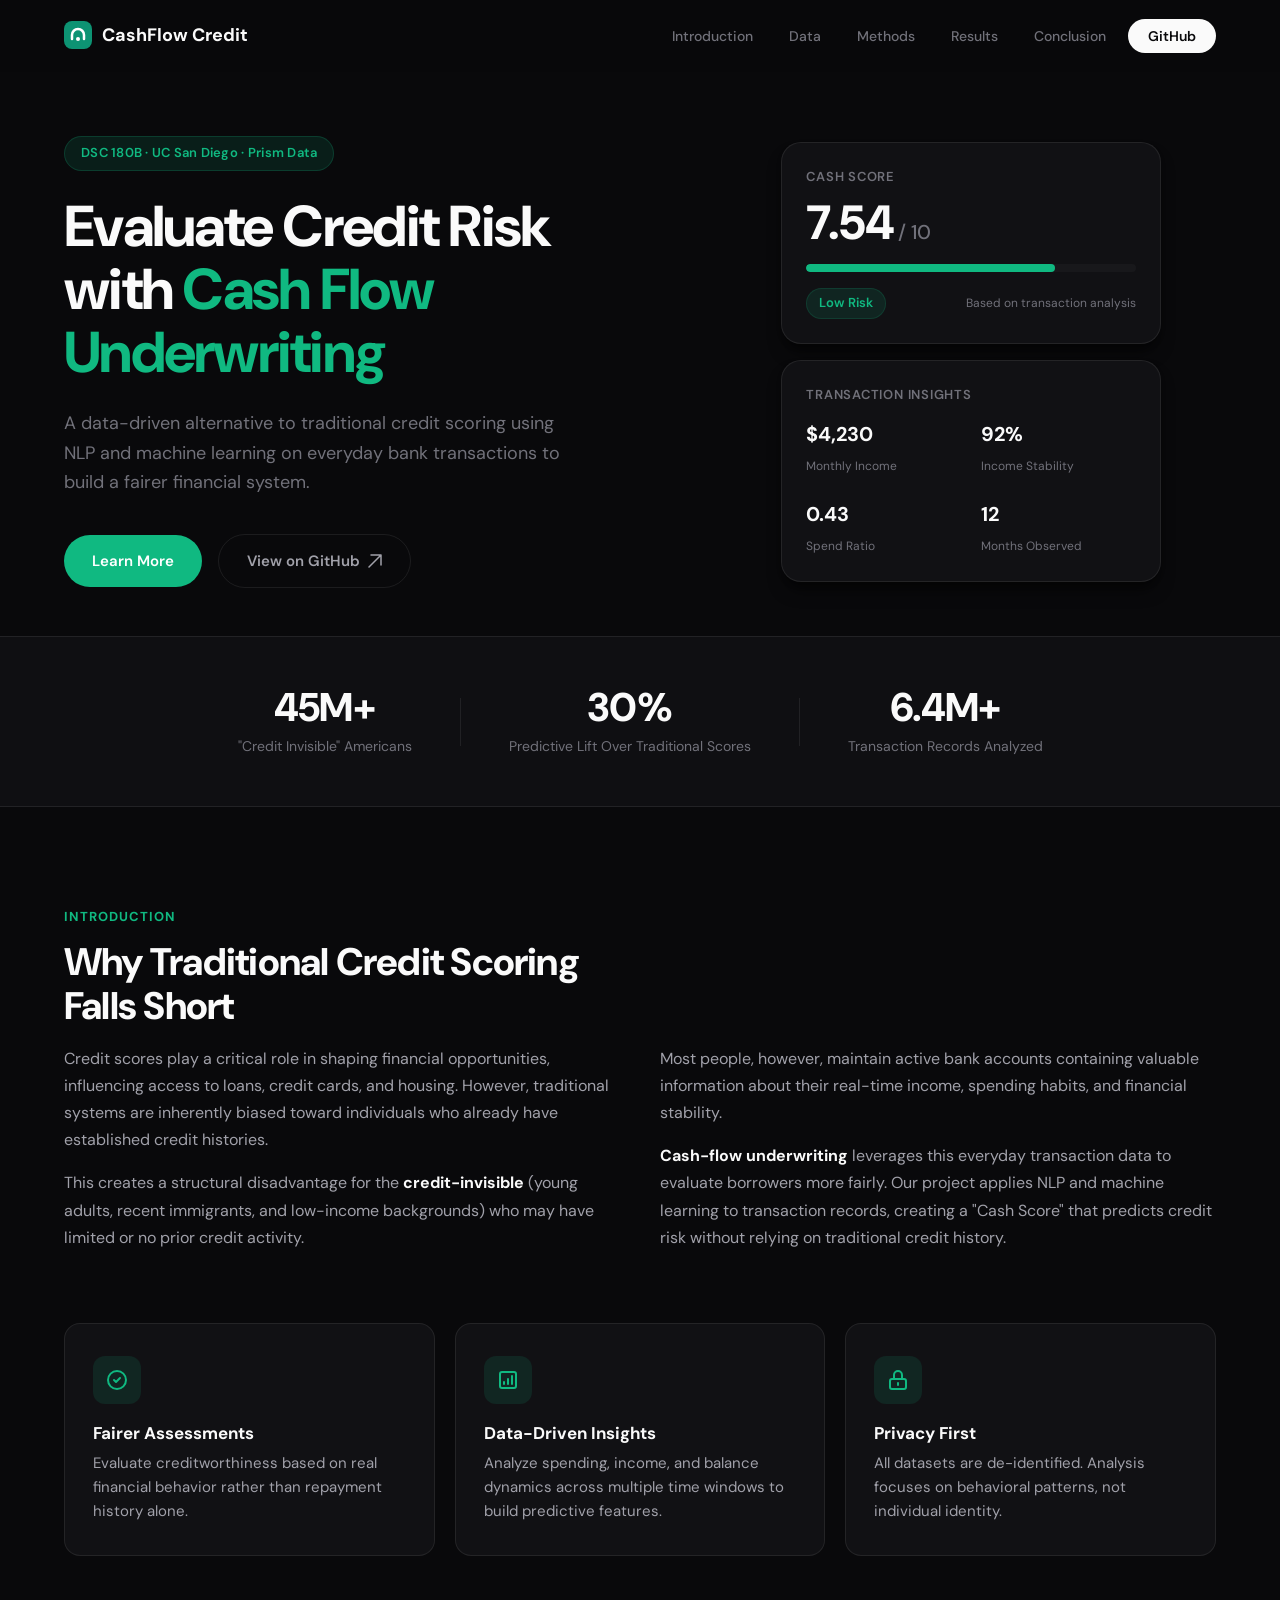
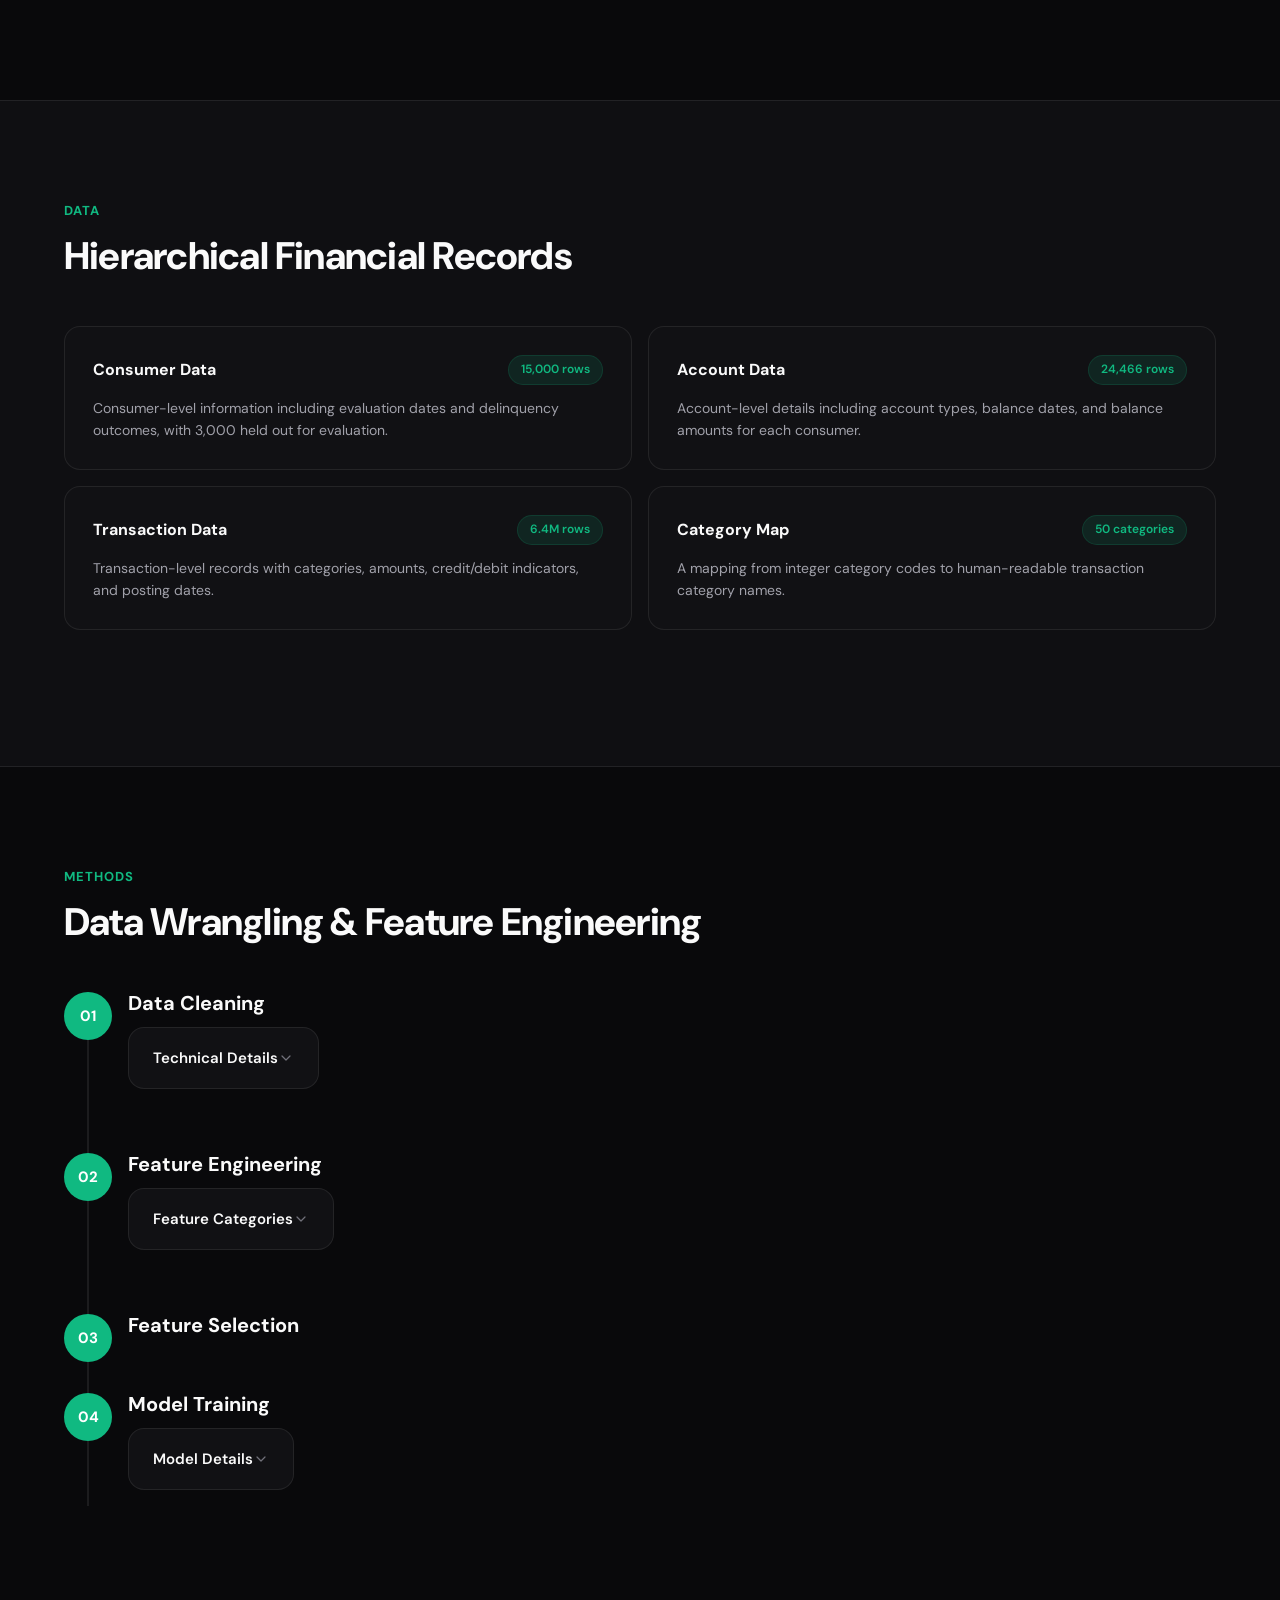
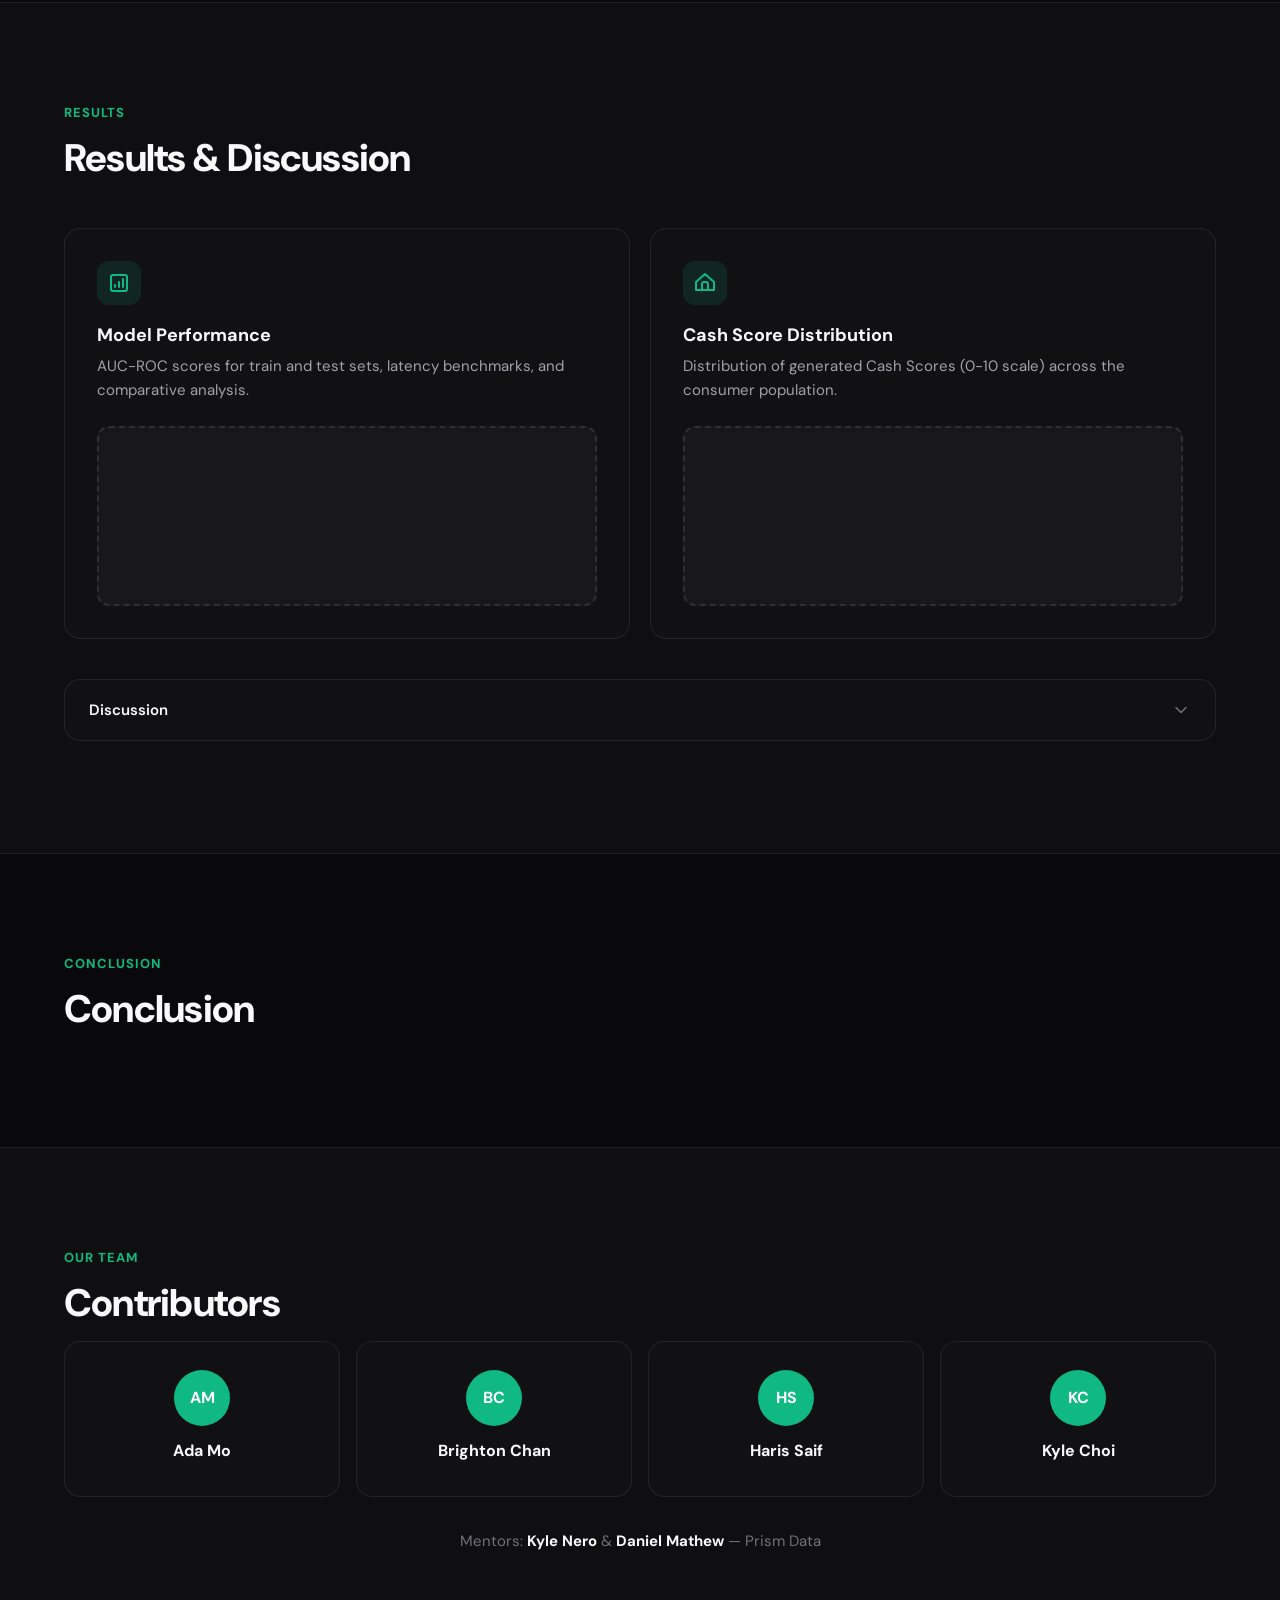
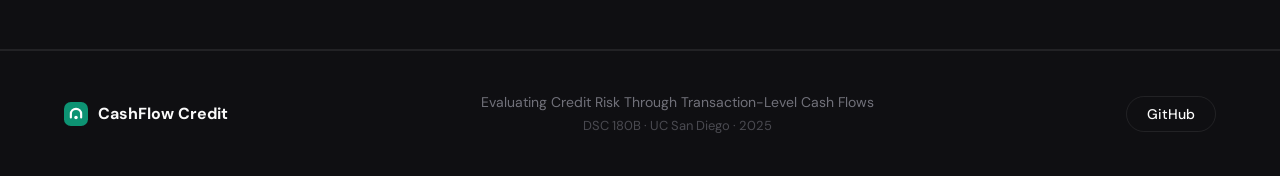
==== docs/index.html @ 8b16316e "site" ====
<!DOCTYPE html>
<html lang="en">

<head>
    <meta charset="UTF-8" />
    <meta name="viewport" content="width=device-width, initial-scale=1.0" />
    <title>Cash Flow Credit Scoring | DSC 180B Capstone</title>
    <meta name="description"
        content="Evaluating Credit Risk Through Transaction-Level Cash Flows: a data-driven alternative to traditional scoring." />
    <link rel="preconnect" href="https://fonts.googleapis.com" />
    <link rel="preconnect" href="https://fonts.gstatic.com" crossorigin />
    <link
        href="https://fonts.googleapis.com/css2?family=DM+Sans:wght@400;500;600;700&family=Inter:wght@400;500;600;700;800&display=swap"
        rel="stylesheet" />
    <link rel="stylesheet" href="styles.css" />
</head>

<body>

    <!-- Navigation -->
    <nav class="nav" id="nav">
        <div class="nav-inner">
            <a href="#hero" class="nav-logo">
                <svg class="nav-logo-icon" width="28" height="28" viewBox="0 0 28 28" fill="none"
                    xmlns="http://www.w3.org/2000/svg">
                    <rect width="28" height="28" rx="8" fill="#0D9373" />
                    <path d="M8 18V14C8 10.6863 10.6863 8 14 8C17.3137 8 20 10.6863 20 14V18" stroke="white"
                        stroke-width="2.5" stroke-linecap="round" />
                    <circle cx="14" cy="18" r="2" fill="white" />
                </svg>
                <span>CashFlow Credit</span>
            </a>
            <button class="nav-toggle" id="navToggle" aria-label="Toggle navigation">
                <span></span>
                <span></span>
                <span></span>
            </button>
            <ul class="nav-links" id="navLinks">
                <li><a href="#introduction">Introduction</a></li>
                <li><a href="#data">Data</a></li>
                <li><a href="#methods">Methods</a></li>
                <li><a href="#results">Results</a></li>
                <li><a href="#conclusion">Conclusion</a></li>
                <li><a href="https://github.com/harisdsc/DSC180B" target="_blank" rel="noopener noreferrer"
                        class="nav-cta">GitHub</a></li>
            </ul>
        </div>
    </nav>

    <!-- Hero -->
    <section class="hero" id="hero">
        <div class="container hero-container">
            <div class="hero-left">
                <span class="badge">DSC 180B &middot; UC San Diego &middot; Prism Data</span>
                <h1 class="hero-title">
                    Evaluate Credit Risk<br />
                    with <span class="text-accent">Cash Flow<br />Underwriting</span>
                </h1>
                <p class="hero-subtitle">A data-driven alternative to traditional credit scoring using NLP and
                    machine learning on everyday bank transactions to build a fairer financial system.</p>
                <div class="hero-actions">
                    <a href="#introduction" class="btn btn-primary">Learn More</a>
                    <a href="https://github.com/harisdsc/DSC180B" target="_blank" rel="noopener noreferrer"
                        class="btn btn-ghost">View on GitHub <svg width="14" height="14" viewBox="0 0 14 14"
                            fill="none">
                            <path d="M1 13L13 1M13 1H3M13 1V11" stroke="currentColor" stroke-width="1.5"
                                stroke-linecap="round" stroke-linejoin="round" />
                        </svg></a>
                </div>
            </div>
            <div class="hero-right">
                <div class="hero-card-stack">
                    <div class="hero-card hero-card-score">
                        <div class="hero-card-label">Cash Score</div>
                        <div class="hero-card-score-row">
                            <span class="hero-card-number">7.54</span>
                            <span class="hero-card-out-of">/ 10</span>
                        </div>
                        <div class="hero-card-bar-track">
                            <div class="hero-card-bar-fill" style="width:75.4%"></div>
                        </div>
                        <div class="hero-card-bottom">
                            <span class="hero-card-status hero-card-status-good">Low Risk</span>
                            <span class="hero-card-detail">Based on transaction analysis</span>
                        </div>
                    </div>
                    <div class="hero-card hero-card-stats">
                        <div class="hero-card-label">Transaction Insights</div>
                        <div class="hero-card-stat-grid">
                            <div>
                                <span class="hero-stat-val">$4,230</span>
                                <span class="hero-stat-label">Monthly Income</span>
                            </div>
                            <div>
                                <span class="hero-stat-val">92%</span>
                                <span class="hero-stat-label">Income Stability</span>
                            </div>
                            <div>
                                <span class="hero-stat-val">0.43</span>
                                <span class="hero-stat-label">Spend Ratio</span>
                            </div>
                            <div>
                                <span class="hero-stat-val">12</span>
                                <span class="hero-stat-label">Months Observed</span>
                            </div>
                        </div>
                    </div>
                </div>
            </div>
        </div>
    </section>

    <!-- Stats Banner -->
    <section class="stats-banner">
        <div class="container">
            <div class="stats-row">
                <div class="stat-item">
                    <span class="stat-number">45M+</span>
                    <span class="stat-label">"Credit Invisible" Americans</span>
                </div>
                <div class="stat-divider"></div>
                <div class="stat-item">
                    <span class="stat-number">30%</span>
                    <span class="stat-label">Predictive Lift Over Traditional Scores</span>
                </div>
                <div class="stat-divider"></div>
                <div class="stat-item">
                    <span class="stat-number">6.4M+</span>
                    <span class="stat-label">Transaction Records Analyzed</span>
                </div>
            </div>
        </div>
    </section>

    <!-- Introduction -->
    <section class="section" id="introduction">
        <div class="container">
            <span class="section-tag">Introduction</span>
            <h2 class="section-title">Why Traditional Credit Scoring<br />Falls Short</h2>
            <div class="intro-grid">
                <div class="intro-text">
                    <p>Credit scores play a critical role in shaping financial opportunities, influencing access to
                        loans, credit cards, and housing. However, traditional systems are inherently biased toward
                        individuals who already have established credit histories.</p>
                    <p>This creates a structural disadvantage for the <strong>credit-invisible</strong> (young
                        adults, recent immigrants, and low-income backgrounds) who may have limited or
                        no prior credit activity.</p>
                </div>
                <div class="intro-text">
                    <p>Most people, however, maintain active bank accounts containing valuable information about their
                        real-time income, spending habits, and financial stability.</p>
                    <p><strong>Cash-flow underwriting</strong> leverages this everyday transaction data to evaluate
                        borrowers more fairly. Our project applies NLP and machine learning to transaction records,
                        creating a "Cash Score" that predicts credit risk without relying on traditional credit history.
                    </p>
                </div>
            </div>

            <!-- Feature Cards (Prism-style) -->
            <div class="feature-cards">
                <div class="feature-card">
                    <div class="feature-icon">
                        <svg width="24" height="24" viewBox="0 0 24 24" fill="none">
                            <path
                                d="M9 12L11 14L15 10M21 12C21 16.9706 16.9706 21 12 21C7.02944 21 3 16.9706 3 12C3 7.02944 7.02944 3 12 3C16.9706 3 21 7.02944 21 12Z"
                                stroke="currentColor" stroke-width="2" stroke-linecap="round" stroke-linejoin="round" />
                        </svg>
                    </div>
                    <h3>Fairer Assessments</h3>
                    <p>Evaluate creditworthiness based on real financial behavior rather than repayment history alone.
                    </p>
                </div>
                <div class="feature-card">
                    <div class="feature-icon">
                        <svg width="24" height="24" viewBox="0 0 24 24" fill="none">
                            <path
                                d="M16 8V16M12 11V16M8 14V16M6 20H18C19.1046 20 20 19.1046 20 18V6C20 4.89543 19.1046 4 18 4H6C4.89543 4 4 4.89543 4 6V18C4 19.1046 4.89543 20 6 20Z"
                                stroke="currentColor" stroke-width="2" stroke-linecap="round" stroke-linejoin="round" />
                        </svg>
                    </div>
                    <h3>Data-Driven Insights</h3>
                    <p>Analyze spending, income, and balance dynamics across multiple time windows to build predictive
                        features.</p>
                </div>
                <div class="feature-card">
                    <div class="feature-icon">
                        <svg width="24" height="24" viewBox="0 0 24 24" fill="none">
                            <path
                                d="M12 15V17M6 21H18C19.1046 21 20 20.1046 20 19V13C20 11.8954 19.1046 11 18 11H6C4.89543 11 4 11.8954 4 13V19C4 20.1046 4.89543 21 6 21ZM16 11V7C16 4.79086 14.2091 3 12 3C9.79086 3 8 4.79086 8 7V11H16Z"
                                stroke="currentColor" stroke-width="2" stroke-linecap="round" stroke-linejoin="round" />
                        </svg>
                    </div>
                    <h3>Privacy First</h3>
                    <p>All datasets are de-identified. Analysis focuses on behavioral patterns, not individual identity.
                    </p>
                </div>
            </div>
        </div>
    </section>

    <!-- Data -->
    <section class="section section-tinted" id="data">
        <div class="container">
            <span class="section-tag">Data</span>
            <h2 class="section-title">Hierarchical Financial Records</h2>
            <p class="section-desc"></p>

            <div class="data-grid">
                <div class="data-card">
                    <div class="data-card-top">
                        <h3>Consumer Data</h3>
                        <span class="pill">15,000 rows</span>
                    </div>
                    <p>Consumer-level information including evaluation dates and delinquency outcomes, with 3,000 held
                        out for evaluation.</p>
                </div>
                <div class="data-card">
                    <div class="data-card-top">
                        <h3>Account Data</h3>
                        <span class="pill">24,466 rows</span>
                    </div>
                    <p>Account-level details including account types, balance dates, and balance amounts for each
                        consumer.</p>
                </div>
                <div class="data-card">
                    <div class="data-card-top">
                        <h3>Transaction Data</h3>
                        <span class="pill">6.4M rows</span>
                    </div>
                    <p>Transaction-level records with categories, amounts, credit/debit indicators, and posting dates.
                    </p>
                </div>
                <div class="data-card">
                    <div class="data-card-top">
                        <h3>Category Map</h3>
                        <span class="pill">50 categories</span>
                    </div>
                    <p>A mapping from integer category codes to human-readable transaction category names.</p>
                </div>
            </div>
        </div>
    </section>

    <!-- Methods -->
    <section class="section" id="methods">
        <div class="container">
            <span class="section-tag">Methods</span>
            <h2 class="section-title">Data Wrangling & Feature Engineering</h2>
            <p class="section-desc"></p>

            <div class="pipeline">
                <div class="pipeline-step">
                    <div class="pipeline-marker">
                        <span class="pipeline-num">01</span>
                    </div>
                    <div class="pipeline-content">
                        <h3>Data Cleaning</h3>
                        <p></p>
                        <details class="accordion accordion-sm">
                            <summary class="accordion-trigger">
                                <span>Technical Details</span>
                                <svg class="accordion-chevron" width="16" height="16" viewBox="0 0 20 20" fill="none">
                                    <path d="M5 7.5L10 12.5L15 7.5" stroke="currentColor" stroke-width="1.5"
                                        stroke-linecap="round" stroke-linejoin="round" />
                                </svg>
                            </summary>
                            <div class="accordion-content">
                                <ul>
                                    <li>Held out ~3,000 consumers with null delinquency labels for out-of-sample
                                        evaluation</li>
                                    <li>Removed credit_score variable to avoid biasing toward traditional scoring</li>
                                    <li>Filtered transactions occurring after each consumer's evaluation date</li>
                                    <li>Applied minimum data sufficiency criteria: at least 1 linked account, 3 months
                                        of history, and identifiable recurring income</li>
                                </ul>
                            </div>
                        </details>
                    </div>
                </div>

                <div class="pipeline-step">
                    <div class="pipeline-marker">
                        <span class="pipeline-num">02</span>
                    </div>
                    <div class="pipeline-content">
                        <h3>Feature Engineering</h3>
                        <p></p>
                        <details class="accordion accordion-sm">
                            <summary class="accordion-trigger">
                                <span>Feature Categories</span>
                                <svg class="accordion-chevron" width="16" height="16" viewBox="0 0 20 20" fill="none">
                                    <path d="M5 7.5L10 12.5L15 7.5" stroke="currentColor" stroke-width="1.5"
                                        stroke-linecap="round" stroke-linejoin="round" />
                                </svg>
                            </summary>
                            <div class="accordion-content">
                                <ul>
                                    <li><strong>Account-Level:</strong> Total/average balances, account diversity,
                                        liquidity indicators, negative balance exposure, wealth tier flags</li>
                                    <li><strong>Balance Dynamics:</strong> Reconstructed running balances capturing
                                        volatility, daily changes, drawdowns, balance trends (30/90/365 days), overdraft
                                        flags</li>
                                    <li><strong>Income:</strong> Total/average monthly income, income volatility, number
                                        of sources, regularity, recency of income events</li>
                                    <li><strong>Spending Ratios:</strong> Category-level spend-to-income ratios across
                                        1, 3, 6, and 9-month windows</li>
                                </ul>
                            </div>
                        </details>
                    </div>
                </div>

                <div class="pipeline-step">
                    <div class="pipeline-marker">
                        <span class="pipeline-num">03</span>
                    </div>
                    <div class="pipeline-content">
                        <h3>Feature Selection</h3>
                        <p></p>
                    </div>
                </div>

                <div class="pipeline-step">
                    <div class="pipeline-marker">
                        <span class="pipeline-num">04</span>
                    </div>
                    <div class="pipeline-content">
                        <h3>Model Training</h3>
                        <p></p>
                        <details class="accordion accordion-sm">
                            <summary class="accordion-trigger">
                                <span>Model Details</span>
                                <svg class="accordion-chevron" width="16" height="16" viewBox="0 0 20 20" fill="none">
                                    <path d="M5 7.5L10 12.5L15 7.5" stroke="currentColor" stroke-width="1.5"
                                        stroke-linecap="round" stroke-linejoin="round" />
                                </svg>
                            </summary>
                            <div class="accordion-content">
                                <p><strong>Logistic Regression:</strong> 80-20 train-test split, StandardScaler
                                    preprocessing, class balance weighting. Evaluated with AUC-ROC.</p>
                                <p><strong>XGBoost:</strong> Gradient boosted decision trees with grid search
                                    cross-validation. Uses scale_pos_weight for class imbalance. Evaluated on AUC-ROC
                                    and per-sample latency.</p>
                            </div>
                        </details>
                    </div>
                </div>
            </div>
        </div>
    </section>

    <!-- Results -->
    <section class="section section-tinted" id="results">
        <div class="container">
            <span class="section-tag">Results</span>
            <h2 class="section-title">Results &amp; Discussion</h2>
            <p class="section-desc"></p>

            <div class="results-grid">
                <div class="result-card">
                    <div class="result-card-icon">
                        <svg width="24" height="24" viewBox="0 0 24 24" fill="none">
                            <path
                                d="M16 8V16M12 11V16M8 14V16M6 20H18C19.1046 20 20 19.1046 20 18V6C20 4.89543 19.1046 4 18 4H6C4.89543 4 4 4.89543 4 6V18C4 19.1046 4.89543 20 6 20Z"
                                stroke="currentColor" stroke-width="2" stroke-linecap="round" stroke-linejoin="round" />
                        </svg>
                    </div>
                    <h3>Model Performance</h3>
                    <p>AUC-ROC scores for train and test sets, latency benchmarks, and comparative analysis.</p>
                    <div class="placeholder">
                        <span></span>
                    </div>
                </div>
                <div class="result-card">
                    <div class="result-card-icon">
                        <svg width="24" height="24" viewBox="0 0 24 24" fill="none">
                            <path
                                d="M9 19V13C9 11.8954 9.89543 11 11 11H13C14.1046 11 15 11.8954 15 13V19M9 19H15M9 19H5L3 19C3 19 3 17 3 15M15 19H19L21 19C21 19 21 17 21 15M3 15V11L12 3L21 11V15"
                                stroke="currentColor" stroke-width="2" stroke-linecap="round" stroke-linejoin="round" />
                        </svg>
                    </div>
                    <h3>Cash Score Distribution</h3>
                    <p>Distribution of generated Cash Scores (0-10 scale) across the consumer population.</p>
                    <div class="placeholder">
                        <span></span>
                    </div>
                </div>
            </div>
            <details class="accordion">
                <summary class="accordion-trigger">
                    <span>Discussion</span>
                    <svg class="accordion-chevron" width="20" height="20" viewBox="0 0 20 20" fill="none">
                        <path d="M5 7.5L10 12.5L15 7.5" stroke="currentColor" stroke-width="1.5" stroke-linecap="round"
                            stroke-linejoin="round" />
                    </svg>
                </summary>
                <div class="accordion-content">
                    <div class="vocab-grid">
                        <div class="vocab-item">
                            <dt></dt>
                            <dd></dd>
                        </div>
                    </div>
                </div>
            </details>
        </div>
    </section>

    <!-- Conclusion -->
    <section class="section" id="conclusion">
        <div class="container">
            <div class="conclusion-block">
                <span class="section-tag">Conclusion</span>
                <h2 class="section-title">Conclusion</h2>
                <p></p>
                <p></p>
            </div>
        </div>
    </section>

    <!-- Team -->
    <section class="section section-tinted" id="team">
        <div class="container">
            <span class="section-tag">Our Team</span>
            <h2 class="section-title">Contributors</h2>
            <div class="team-grid">
                <div class="team-card">
                    <div class="team-avatar">AM</div>
                    <h3>Ada Mo</h3>
                    <p></p>
                </div>
                <div class="team-card">
                    <div class="team-avatar">BC</div>
                    <h3>Brighton Chan</h3>
                    <p></p>
                </div>
                <div class="team-card">
                    <div class="team-avatar">HS</div>
                    <h3>Haris Saif</h3>
                    <p></p>
                </div>
                <div class="team-card">
                    <div class="team-avatar">KC</div>
                    <h3>Kyle Choi</h3>
                    <p></p>
                </div>
            </div>
            <div class="mentors-row">
                <p>Mentors: <strong>Kyle Nero</strong> &amp; <strong>Daniel Mathew</strong> &mdash; Prism Data</p>
            </div>
        </div>
    </section>

    <!-- Footer -->
    <footer class="footer">
        <div class="container footer-inner">
            <div class="footer-brand">
                <svg class="footer-logo-icon" width="24" height="24" viewBox="0 0 28 28" fill="none"
                    xmlns="http://www.w3.org/2000/svg">
                    <rect width="28" height="28" rx="8" fill="#0D9373" />
                    <path d="M8 18V14C8 10.6863 10.6863 8 14 8C17.3137 8 20 10.6863 20 14V18" stroke="white"
                        stroke-width="2.5" stroke-linecap="round" />
                    <circle cx="14" cy="18" r="2" fill="white" />
                </svg>
                <span>CashFlow Credit</span>
            </div>
            <div class="footer-center">
                <p>Evaluating Credit Risk Through Transaction-Level Cash Flows</p>
                <p class="footer-sub">DSC 180B &middot; UC San Diego &middot; 2025</p>
            </div>
            <div class="footer-links">
                <a href="https://github.com/harisdsc/DSC180B" target="_blank" rel="noopener noreferrer">GitHub</a>
            </div>
        </div>
    </footer>

    <script src="script.js"></script>
</body>

</html>
---- docs/styles.css ----
/* ===================================
   Design Tokens — shadcn/ui Dark Theme
   =================================== */
:root {
    --background: #09090b;
    --background-elevated: #0f0f12;
    --background-card: #111114;
    --background-muted: #18181b;

    --border: rgba(255, 255, 255, 0.08);
    --border-hover: rgba(255, 255, 255, 0.14);
    --ring: rgba(16, 185, 129, 0.4);

    --foreground: #fafafa;
    --foreground-muted: #a1a1aa;
    --foreground-subtle: #71717a;

    --accent: #10b981;
    --accent-foreground: #ffffff;
    --accent-muted: rgba(16, 185, 129, 0.12);
    --accent-dark: #059669;

    --destructive: #ef4444;

    --font-body: 'DM Sans', 'Inter', -apple-system, BlinkMacSystemFont, sans-serif;

    --radius: 12px;
    --radius-lg: 16px;
    --radius-xl: 20px;
    --radius-full: 999px;

    --shadow-xs: 0 1px 2px rgba(0, 0, 0, 0.3);
    --shadow-sm: 0 1px 3px rgba(0, 0, 0, 0.4), 0 1px 2px rgba(0, 0, 0, 0.3);
    --shadow-md: 0 4px 8px -2px rgba(0, 0, 0, 0.5), 0 2px 4px -2px rgba(0, 0, 0, 0.4);
    --shadow-lg: 0 12px 16px -4px rgba(0, 0, 0, 0.5), 0 4px 6px -2px rgba(0, 0, 0, 0.3);
    --shadow-xl: 0 20px 24px -4px rgba(0, 0, 0, 0.5), 0 8px 8px -4px rgba(0, 0, 0, 0.3);

    --nav-height: 72px;
    --max-width: 1200px;
}

/* ===================================
   Reset
   =================================== */
*,
*::before,
*::after {
    margin: 0;
    padding: 0;
    box-sizing: border-box;
}

html {
    scroll-behavior: smooth;
    scroll-padding-top: calc(var(--nav-height) + 32px);
}

body {
    font-family: var(--font-body);
    background: var(--background);
    color: var(--foreground-muted);
    line-height: 1.6;
    -webkit-font-smoothing: antialiased;
    -moz-osx-font-smoothing: grayscale;
}

img {
    max-width: 100%;
    display: block;
}

a {
    color: var(--accent);
    text-decoration: none;
    transition: color 0.2s;
}

a:hover {
    color: var(--accent-dark);
}

h1,
h2,
h3,
h4 {
    font-family: var(--font-body);
    color: var(--foreground);
    line-height: 1.15;
    font-weight: 700;
}

strong {
    color: var(--foreground);
}

/* ===================================
   Utility
   =================================== */
.container {
    max-width: var(--max-width);
    margin: 0 auto;
    padding: 0 24px;
}

.text-accent {
    color: var(--accent);
}

.badge {
    display: inline-block;
    font-size: 0.8125rem;
    font-weight: 600;
    color: var(--accent);
    background: var(--accent-muted);
    padding: 6px 16px;
    border-radius: var(--radius-full);
    letter-spacing: 0.02em;
    border: 1px solid rgba(16, 185, 129, 0.2);
}

.pill {
    font-size: 0.75rem;
    font-weight: 600;
    padding: 4px 12px;
    background: var(--accent-muted);
    color: var(--accent);
    border-radius: var(--radius-full);
    white-space: nowrap;
    border: 1px solid rgba(16, 185, 129, 0.15);
}

/* ===================================
   Navigation
   =================================== */
.nav {
    position: fixed;
    top: 0;
    left: 0;
    right: 0;
    height: var(--nav-height);
    background: rgba(9, 9, 11, 0.8);
    backdrop-filter: blur(16px);
    -webkit-backdrop-filter: blur(16px);
    z-index: 1000;
    transition: box-shadow 0.3s, border-color 0.3s;
    border-bottom: 1px solid transparent;
}

.nav.scrolled {
    border-bottom-color: var(--border);
    box-shadow: var(--shadow-xs);
}

.nav-inner {
    max-width: var(--max-width);
    margin: 0 auto;
    padding: 0 24px;
    height: 100%;
    display: flex;
    align-items: center;
    justify-content: space-between;
}

.nav-logo {
    display: flex;
    align-items: center;
    gap: 10px;
    font-size: 1.125rem;
    font-weight: 700;
    color: var(--foreground);
}

.nav-logo:hover {
    color: var(--foreground);
}

.nav-logo-icon {
    flex-shrink: 0;
}

.nav-links {
    display: flex;
    align-items: center;
    gap: 8px;
    list-style: none;
}

.nav-links a {
    font-size: 0.875rem;
    font-weight: 500;
    color: var(--foreground-subtle);
    padding: 8px 14px;
    border-radius: var(--radius-full);
    transition: color 0.2s, background 0.2s;
}

.nav-links a:hover {
    color: var(--foreground);
    background: var(--background-muted);
}

.nav-links a.active {
    color: var(--foreground);
}

.nav-cta {
    background: var(--foreground) !important;
    color: var(--background) !important;
    padding: 8px 20px !important;
    font-weight: 600 !important;
}

.nav-cta:hover {
    background: var(--foreground-muted) !important;
    color: var(--background) !important;
}

/* Mobile toggle */
.nav-toggle {
    display: none;
    flex-direction: column;
    gap: 5px;
    background: none;
    border: none;
    cursor: pointer;
    padding: 6px;
}

.nav-toggle span {
    display: block;
    width: 22px;
    height: 2px;
    background: var(--foreground);
    border-radius: 2px;
    transition: transform 0.3s, opacity 0.3s;
}

/* ===================================
   Buttons
   =================================== */
.btn {
    display: inline-flex;
    align-items: center;
    gap: 8px;
    padding: 14px 28px;
    font-family: var(--font-body);
    font-size: 0.9375rem;
    font-weight: 600;
    border-radius: var(--radius-full);
    border: none;
    cursor: pointer;
    transition: all 0.2s;
    text-decoration: none;
}

.btn-primary {
    background: var(--accent);
    color: var(--accent-foreground);
}

.btn-primary:hover {
    background: var(--accent-dark);
    color: var(--accent-foreground);
}

.btn-ghost {
    background: transparent;
    color: var(--foreground-muted);
    border: 1.5px solid var(--border);
}

.btn-ghost:hover {
    border-color: var(--border-hover);
    color: var(--foreground);
    background: var(--background-muted);
}

.btn-ghost svg {
    transition: transform 0.2s;
}

.btn-ghost:hover svg {
    transform: translate(2px, -2px);
}

/* ===================================
   Hero
   =================================== */
.hero {
    padding: calc(var(--nav-height) + 64px) 0 48px;
    background: var(--background);
    overflow: hidden;
}

.hero-container {
    display: flex;
    align-items: center;
    gap: 64px;
}

.hero-left {
    flex: 1 1 55%;
}

.hero-left .badge {
    margin-bottom: 24px;
}

.hero-title {
    font-size: clamp(2.5rem, 4.5vw, 3.75rem);
    font-weight: 800;
    letter-spacing: -0.03em;
    line-height: 1.1;
    margin-bottom: 24px;
    color: var(--foreground);
}

.hero-subtitle {
    font-size: 1.125rem;
    color: var(--foreground-subtle);
    max-width: 520px;
    margin-bottom: 36px;
    line-height: 1.65;
}

.hero-actions {
    display: flex;
    align-items: center;
    gap: 16px;
    flex-wrap: wrap;
}

/* Hero Cards */
.hero-right {
    flex: 1 1 45%;
    display: flex;
    justify-content: center;
}

.hero-card-stack {
    display: flex;
    flex-direction: column;
    gap: 16px;
    width: 100%;
    max-width: 380px;
}

.hero-card {
    background: var(--background-card);
    border: 1px solid var(--border);
    border-radius: var(--radius-xl);
    padding: 24px;
    box-shadow: var(--shadow-lg);
}

.hero-card-label {
    font-size: 0.8125rem;
    font-weight: 600;
    color: var(--foreground-subtle);
    text-transform: uppercase;
    letter-spacing: 0.06em;
    margin-bottom: 12px;
}

.hero-card-score-row {
    display: flex;
    align-items: baseline;
    gap: 4px;
    margin-bottom: 16px;
}

.hero-card-number {
    font-size: 3rem;
    font-weight: 800;
    color: var(--foreground);
    letter-spacing: -0.02em;
    line-height: 1;
}

.hero-card-out-of {
    font-size: 1.25rem;
    color: var(--foreground-subtle);
    font-weight: 500;
}

.hero-card-bar-track {
    width: 100%;
    height: 8px;
    background: var(--background-muted);
    border-radius: var(--radius-full);
    margin-bottom: 16px;
    overflow: hidden;
}

.hero-card-bar-fill {
    height: 100%;
    background: var(--accent);
    border-radius: var(--radius-full);
    transition: width 1.2s cubic-bezier(0.4, 0, 0.2, 1);
}

.hero-card-bottom {
    display: flex;
    align-items: center;
    justify-content: space-between;
}

.hero-card-status {
    font-size: 0.8125rem;
    font-weight: 600;
    padding: 4px 12px;
    border-radius: var(--radius-full);
}

.hero-card-status-good {
    background: var(--accent-muted);
    color: var(--accent);
    border: 1px solid rgba(16, 185, 129, 0.15);
}

.hero-card-detail {
    font-size: 0.75rem;
    color: var(--foreground-subtle);
}

.hero-card-stat-grid {
    display: grid;
    grid-template-columns: 1fr 1fr;
    gap: 20px;
}

.hero-stat-val {
    display: block;
    font-size: 1.25rem;
    font-weight: 700;
    color: var(--foreground);
    margin-bottom: 2px;
}

.hero-stat-label {
    font-size: 0.75rem;
    color: var(--foreground-subtle);
}

/* ===================================
   Stats Banner
   =================================== */
.stats-banner {
    padding: 48px 0;
    background: var(--background-elevated);
    border-top: 1px solid var(--border);
    border-bottom: 1px solid var(--border);
}

.stats-row {
    display: flex;
    align-items: center;
    justify-content: center;
    gap: 48px;
}

.stat-item {
    text-align: center;
}

.stat-number {
    display: block;
    font-size: 2.5rem;
    font-weight: 800;
    color: var(--foreground);
    letter-spacing: -0.02em;
    line-height: 1.1;
    margin-bottom: 4px;
}

.stat-label {
    font-size: 0.875rem;
    color: var(--foreground-subtle);
    max-width: 200px;
    line-height: 1.4;
}

.stat-divider {
    width: 1px;
    height: 48px;
    background: var(--border);
}

/* ===================================
   Sections
   =================================== */
.section {
    padding: 96px 0;
}

.section-tinted {
    background: var(--background-elevated);
    border-top: 1px solid var(--border);
    border-bottom: 1px solid var(--border);
}

.section-tag {
    display: inline-block;
    font-size: 0.8125rem;
    font-weight: 700;
    text-transform: uppercase;
    letter-spacing: 0.08em;
    color: var(--accent);
    margin-bottom: 12px;
}

.section-title {
    font-size: clamp(1.75rem, 3vw, 2.5rem);
    font-weight: 800;
    letter-spacing: -0.02em;
    margin-bottom: 16px;
    color: var(--foreground);
}

.section-desc {
    font-size: 1.0625rem;
    color: var(--foreground-subtle);
    max-width: 640px;
    margin-bottom: 48px;
    line-height: 1.65;
}

/* ===================================
   Introduction
   =================================== */
.intro-grid {
    display: grid;
    grid-template-columns: 1fr 1fr;
    gap: 40px;
    margin-bottom: 56px;
}

.intro-text p {
    margin-bottom: 16px;
    font-size: 1rem;
    line-height: 1.7;
    color: var(--foreground-muted);
}

/* Feature Cards */
.feature-cards {
    display: grid;
    grid-template-columns: repeat(3, 1fr);
    gap: 20px;
    margin-bottom: 48px;
}

.feature-card {
    background: var(--background-card);
    border: 1px solid var(--border);
    border-radius: var(--radius-lg);
    padding: 32px 28px;
    transition: box-shadow 0.25s, transform 0.25s, border-color 0.25s;
}

.feature-card:hover {
    box-shadow: var(--shadow-md);
    transform: translateY(-2px);
    border-color: var(--border-hover);
}

.feature-icon {
    width: 48px;
    height: 48px;
    background: var(--accent-muted);
    color: var(--accent);
    border-radius: var(--radius);
    display: flex;
    align-items: center;
    justify-content: center;
    margin-bottom: 20px;
}

.feature-card h3 {
    font-size: 1.0625rem;
    font-weight: 700;
    margin-bottom: 8px;
    color: var(--foreground);
}

.feature-card p {
    font-size: 0.9375rem;
    line-height: 1.6;
    color: var(--foreground-muted);
}

/* ===================================
   Data Grid
   =================================== */
.data-grid {
    display: grid;
    grid-template-columns: repeat(2, 1fr);
    gap: 16px;
    margin-bottom: 40px;
}

.data-card {
    background: var(--background-card);
    border: 1px solid var(--border);
    border-radius: var(--radius-lg);
    padding: 28px;
    transition: box-shadow 0.25s, transform 0.25s, border-color 0.25s;
}

.data-card:hover {
    box-shadow: var(--shadow-md);
    transform: translateY(-2px);
    border-color: var(--border-hover);
}

.data-card-top {
    display: flex;
    align-items: center;
    justify-content: space-between;
    margin-bottom: 12px;
}

.data-card-top h3 {
    font-size: 1rem;
    font-weight: 700;
    color: var(--foreground);
}

.data-card p {
    font-size: 0.875rem;
    line-height: 1.6;
    color: var(--foreground-muted);
}

/* ===================================
   Accordion / Dropdown
   =================================== */
.accordion {
    border: 1px solid var(--border);
    border-radius: var(--radius-lg);
    background: var(--background-card);
    margin-bottom: 16px;
    overflow: hidden;
}

.accordion-sm {
    margin-top: 12px;
    border-color: var(--border);
}

.accordion-trigger {
    display: flex;
    align-items: center;
    justify-content: space-between;
    width: 100%;
    padding: 18px 24px;
    font-size: 0.9375rem;
    font-weight: 600;
    color: var(--foreground);
    cursor: pointer;
    list-style: none;
    transition: background 0.2s;
}

.accordion-trigger:hover {
    background: var(--background-muted);
}

.accordion-trigger::-webkit-details-marker {
    display: none;
}

.accordion-chevron {
    color: var(--foreground-subtle);
    transition: transform 0.25s;
    flex-shrink: 0;
}

details[open]>.accordion-trigger .accordion-chevron {
    transform: rotate(180deg);
}

.accordion-content {
    padding: 0 24px 24px;
}

.accordion-content p {
    font-size: 0.9375rem;
    margin-bottom: 12px;
    line-height: 1.65;
    color: var(--foreground-muted);
}

.accordion-content p:last-child {
    margin-bottom: 0;
}

.accordion-content ul {
    padding-left: 20px;
    margin-bottom: 12px;
}

.accordion-content li {
    font-size: 0.9375rem;
    color: var(--foreground-muted);
    margin-bottom: 8px;
    line-height: 1.55;
}

/* ===================================
   Pipeline (Methods)
   =================================== */
.pipeline {
    position: relative;
    padding-left: 64px;
}

.pipeline::before {
    content: '';
    position: absolute;
    left: 23px;
    top: 0;
    bottom: 0;
    width: 2px;
    background: var(--border);
}

.pipeline-step {
    position: relative;
    display: flex;
    gap: 24px;
    margin-bottom: 48px;
}

.pipeline-step:last-child {
    margin-bottom: 0;
}

.pipeline-marker {
    position: absolute;
    left: -64px;
    top: 0;
}

.pipeline-num {
    display: flex;
    align-items: center;
    justify-content: center;
    width: 48px;
    height: 48px;
    background: var(--accent);
    color: var(--accent-foreground);
    font-weight: 700;
    font-size: 0.9375rem;
    border-radius: 50%;
}

.pipeline-content h3 {
    font-size: 1.25rem;
    font-weight: 700;
    margin-bottom: 8px;
    color: var(--foreground);
}

.pipeline-content>p {
    font-size: 1rem;
    margin-bottom: 8px;
    line-height: 1.65;
    color: var(--foreground-muted);
}

/* ===================================
   Results
   =================================== */
.results-grid {
    display: grid;
    grid-template-columns: 1fr 1fr;
    gap: 20px;
    margin-bottom: 40px;
}

.result-card {
    background: var(--background-card);
    border: 1px solid var(--border);
    border-radius: var(--radius-lg);
    padding: 32px;
    transition: box-shadow 0.25s, border-color 0.25s;
}

.result-card:hover {
    box-shadow: var(--shadow-md);
    border-color: var(--border-hover);
}

.result-card-icon {
    width: 44px;
    height: 44px;
    background: var(--accent-muted);
    color: var(--accent);
    border-radius: var(--radius);
    display: flex;
    align-items: center;
    justify-content: center;
    margin-bottom: 20px;
}

.result-card h3 {
    font-size: 1.125rem;
    font-weight: 700;
    margin-bottom: 8px;
    color: var(--foreground);
}

.result-card p {
    font-size: 0.9375rem;
    margin-bottom: 24px;
    line-height: 1.6;
    color: var(--foreground-muted);
}

.placeholder {
    display: flex;
    align-items: center;
    justify-content: center;
    height: 180px;
    background: var(--background-muted);
    border: 2px dashed rgba(255, 255, 255, 0.1);
    border-radius: var(--radius);
}

.placeholder span {
    font-size: 0.875rem;
    font-weight: 600;
    color: var(--foreground-subtle);
}

/* ===================================
   Vocab
   =================================== */
.vocab-grid {
    display: grid;
    grid-template-columns: 1fr 1fr;
    gap: 24px;
}

.vocab-item dt {
    font-weight: 700;
    color: var(--foreground);
    margin-bottom: 4px;
    font-size: 0.9375rem;
}

.vocab-item dd {
    font-size: 0.875rem;
    color: var(--foreground-muted);
    margin: 0;
    line-height: 1.55;
}

/* ===================================
   Conclusion
   =================================== */
.conclusion-block {
    max-width: 720px;
}

.conclusion-block p {
    font-size: 1.125rem;
    margin-bottom: 20px;
    line-height: 1.7;
    color: var(--foreground-muted);
}

/* ===================================
   Team
   =================================== */
.team-grid {
    display: grid;
    grid-template-columns: repeat(4, 1fr);
    gap: 16px;
    margin-bottom: 32px;
}

.team-card {
    background: var(--background-card);
    border: 1px solid var(--border);
    border-radius: var(--radius-lg);
    padding: 28px 20px;
    text-align: center;
    transition: box-shadow 0.25s, transform 0.25s, border-color 0.25s;
}

.team-card:hover {
    box-shadow: var(--shadow-md);
    transform: translateY(-2px);
    border-color: var(--border-hover);
}

.team-avatar {
    width: 56px;
    height: 56px;
    background: var(--accent);
    color: var(--accent-foreground);
    font-weight: 700;
    font-size: 1rem;
    border-radius: 50%;
    display: flex;
    align-items: center;
    justify-content: center;
    margin: 0 auto 16px;
}

.team-card h3 {
    font-size: 1rem;
    font-weight: 700;
    margin-bottom: 8px;
    color: var(--foreground);
}

.team-card p {
    font-size: 0.8125rem;
    line-height: 1.5;
    color: var(--foreground-muted);
}

.mentors-row {
    text-align: center;
    margin-top: 8px;
}

.mentors-row p {
    font-size: 0.9375rem;
    color: var(--foreground-subtle);
}

/* ===================================
   Footer
   =================================== */
.footer {
    background: var(--background-elevated);
    border-top: 1px solid var(--border);
    padding: 40px 0;
}

.footer-inner {
    display: flex;
    align-items: center;
    justify-content: space-between;
}

.footer-brand {
    display: flex;
    align-items: center;
    gap: 10px;
    font-size: 1rem;
    font-weight: 700;
    color: var(--foreground);
}

.footer-center p {
    color: var(--foreground-subtle);
    font-size: 0.875rem;
    text-align: center;
}

.footer-sub {
    color: var(--foreground-subtle) !important;
    font-size: 0.8125rem !important;
    margin-top: 2px;
    opacity: 0.6;
}

.footer-links a {
    color: var(--foreground);
    font-weight: 500;
    font-size: 0.875rem;
    padding: 8px 20px;
    border: 1px solid var(--border);
    border-radius: var(--radius-full);
    transition: border-color 0.2s, background 0.2s;
}

.footer-links a:hover {
    border-color: var(--border-hover);
    color: var(--foreground);
    background: var(--background-muted);
}

/* ===================================
   Animations
   =================================== */
.fade-up {
    opacity: 0;
    transform: translateY(24px);
    transition: opacity 0.7s cubic-bezier(0.4, 0, 0.2, 1), transform 0.7s cubic-bezier(0.4, 0, 0.2, 1);
}

.fade-up.visible {
    opacity: 1;
    transform: translateY(0);
}

/* Stagger children */
.stagger>.fade-up:nth-child(1) {
    transition-delay: 0s;
}

.stagger>.fade-up:nth-child(2) {
    transition-delay: 0.08s;
}

.stagger>.fade-up:nth-child(3) {
    transition-delay: 0.16s;
}

.stagger>.fade-up:nth-child(4) {
    transition-delay: 0.24s;
}

/* ===================================
   Responsive
   =================================== */
@media (max-width: 1024px) {
    .hero-container {
        flex-direction: column;
        gap: 48px;
    }

    .hero-left {
        text-align: center;
    }

    .hero-subtitle {
        margin-left: auto;
        margin-right: auto;
    }

    .hero-actions {
        justify-content: center;
    }

    .hero-right {
        width: 100%;
    }

    .hero-card-stack {
        max-width: 420px;
        margin: 0 auto;
    }
}

@media (max-width: 768px) {
    .nav-toggle {
        display: flex;
    }

    .nav-links {
        display: none;
        position: absolute;
        top: var(--nav-height);
        left: 0;
        right: 0;
        flex-direction: column;
        background: var(--background);
        border-bottom: 1px solid var(--border);
        padding: 16px 24px;
        gap: 4px;
        box-shadow: var(--shadow-md);
    }

    .nav-links.open {
        display: flex;
    }

    .nav-links a {
        padding: 12px 16px;
        border-radius: var(--radius);
    }

    .nav-cta {
        text-align: center;
        margin-top: 8px;
        border-radius: var(--radius) !important;
    }

    .section {
        padding: 64px 0;
    }

    .section-title {
        font-size: 1.75rem;
    }

    .intro-grid,
    .data-grid,
    .results-grid,
    .vocab-grid {
        grid-template-columns: 1fr;
    }

    .feature-cards {
        grid-template-columns: 1fr;
    }

    .stats-row {
        flex-direction: column;
        gap: 24px;
    }

    .stat-divider {
        width: 48px;
        height: 1px;
    }

    .team-grid {
        grid-template-columns: repeat(2, 1fr);
    }

    .pipeline {
        padding-left: 52px;
    }

    .pipeline::before {
        left: 19px;
    }

    .pipeline-marker {
        left: -52px;
    }

    .pipeline-num {
        width: 40px;
        height: 40px;
        font-size: 0.8125rem;
    }

    .footer-inner {
        flex-direction: column;
        text-align: center;
        gap: 20px;
    }

    .footer-brand {
        justify-content: center;
    }

    .hero-title {
        font-size: 2.25rem;
    }
}

@media (max-width: 480px) {
    .team-grid {
        grid-template-columns: 1fr;
    }

    .hero-actions {
        flex-direction: column;
        width: 100%;
    }

    .hero-actions .btn {
        width: 100%;
        justify-content: center;
    }
}
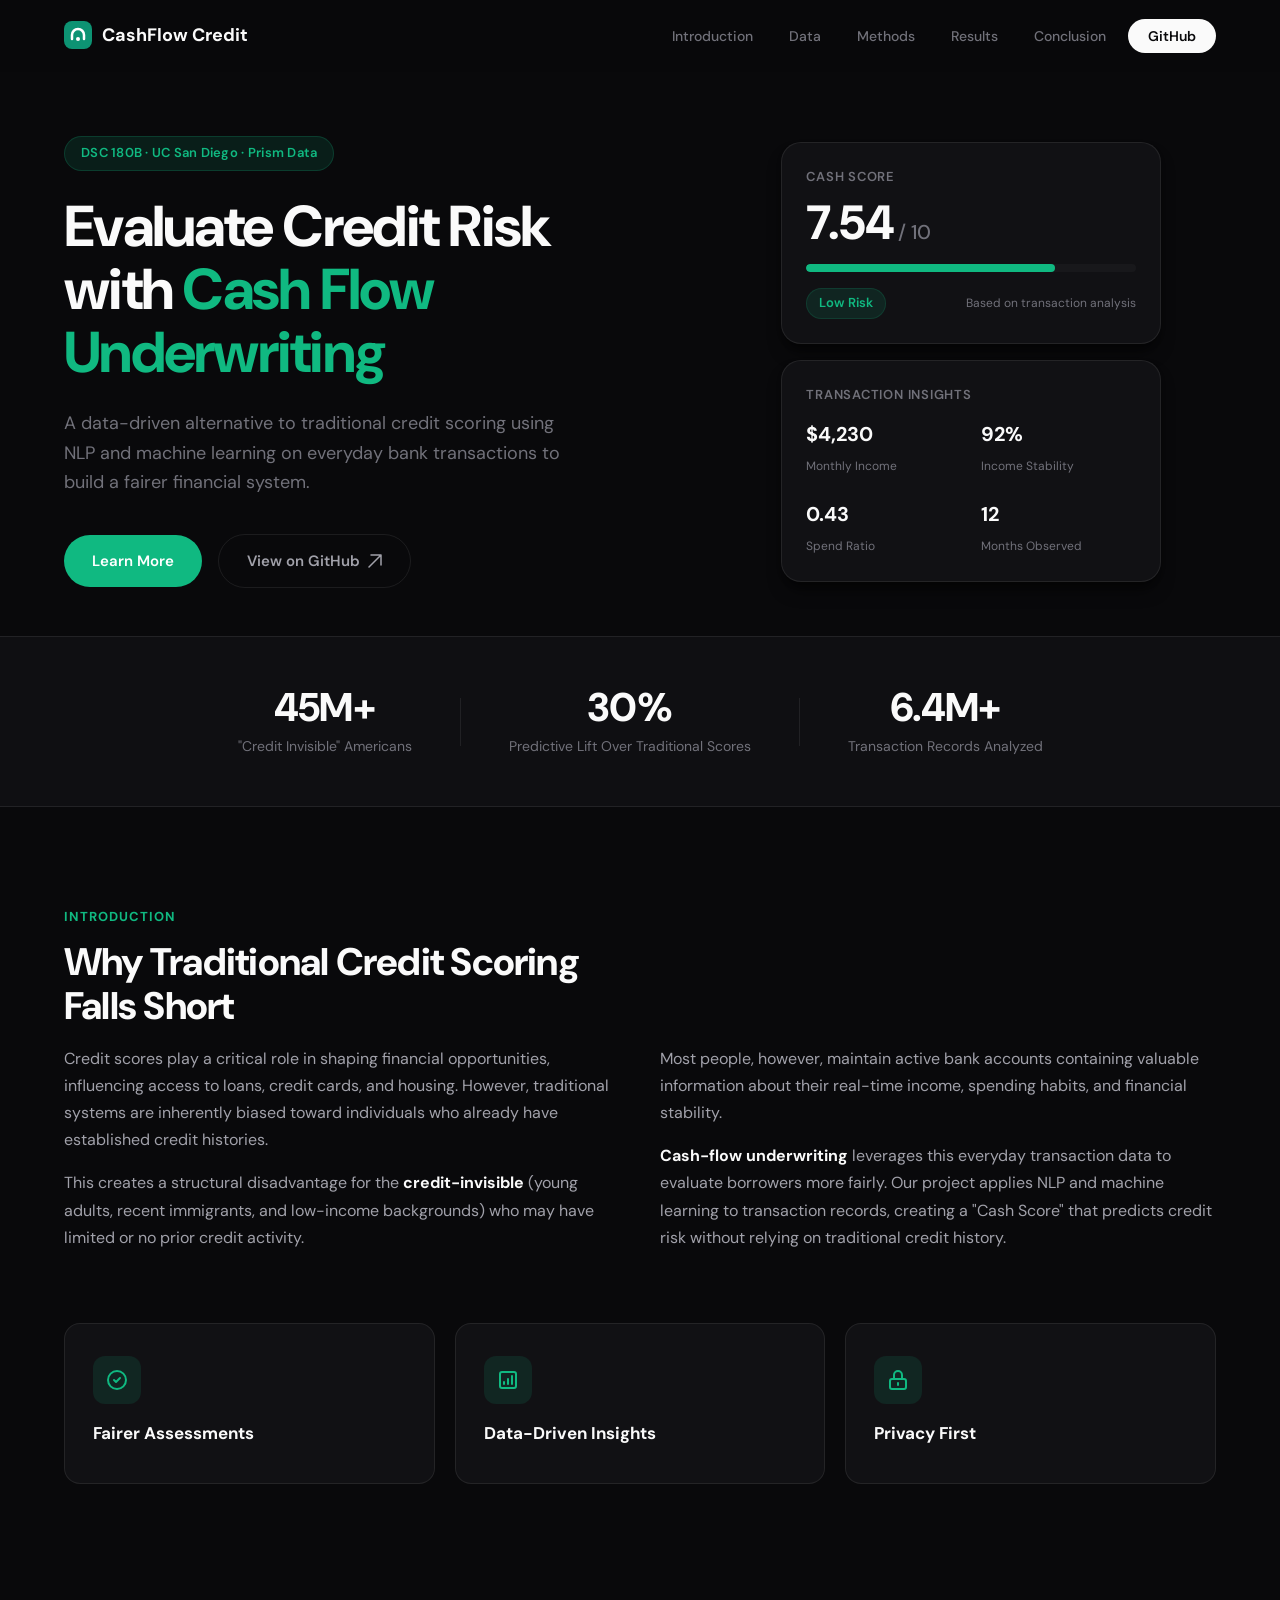
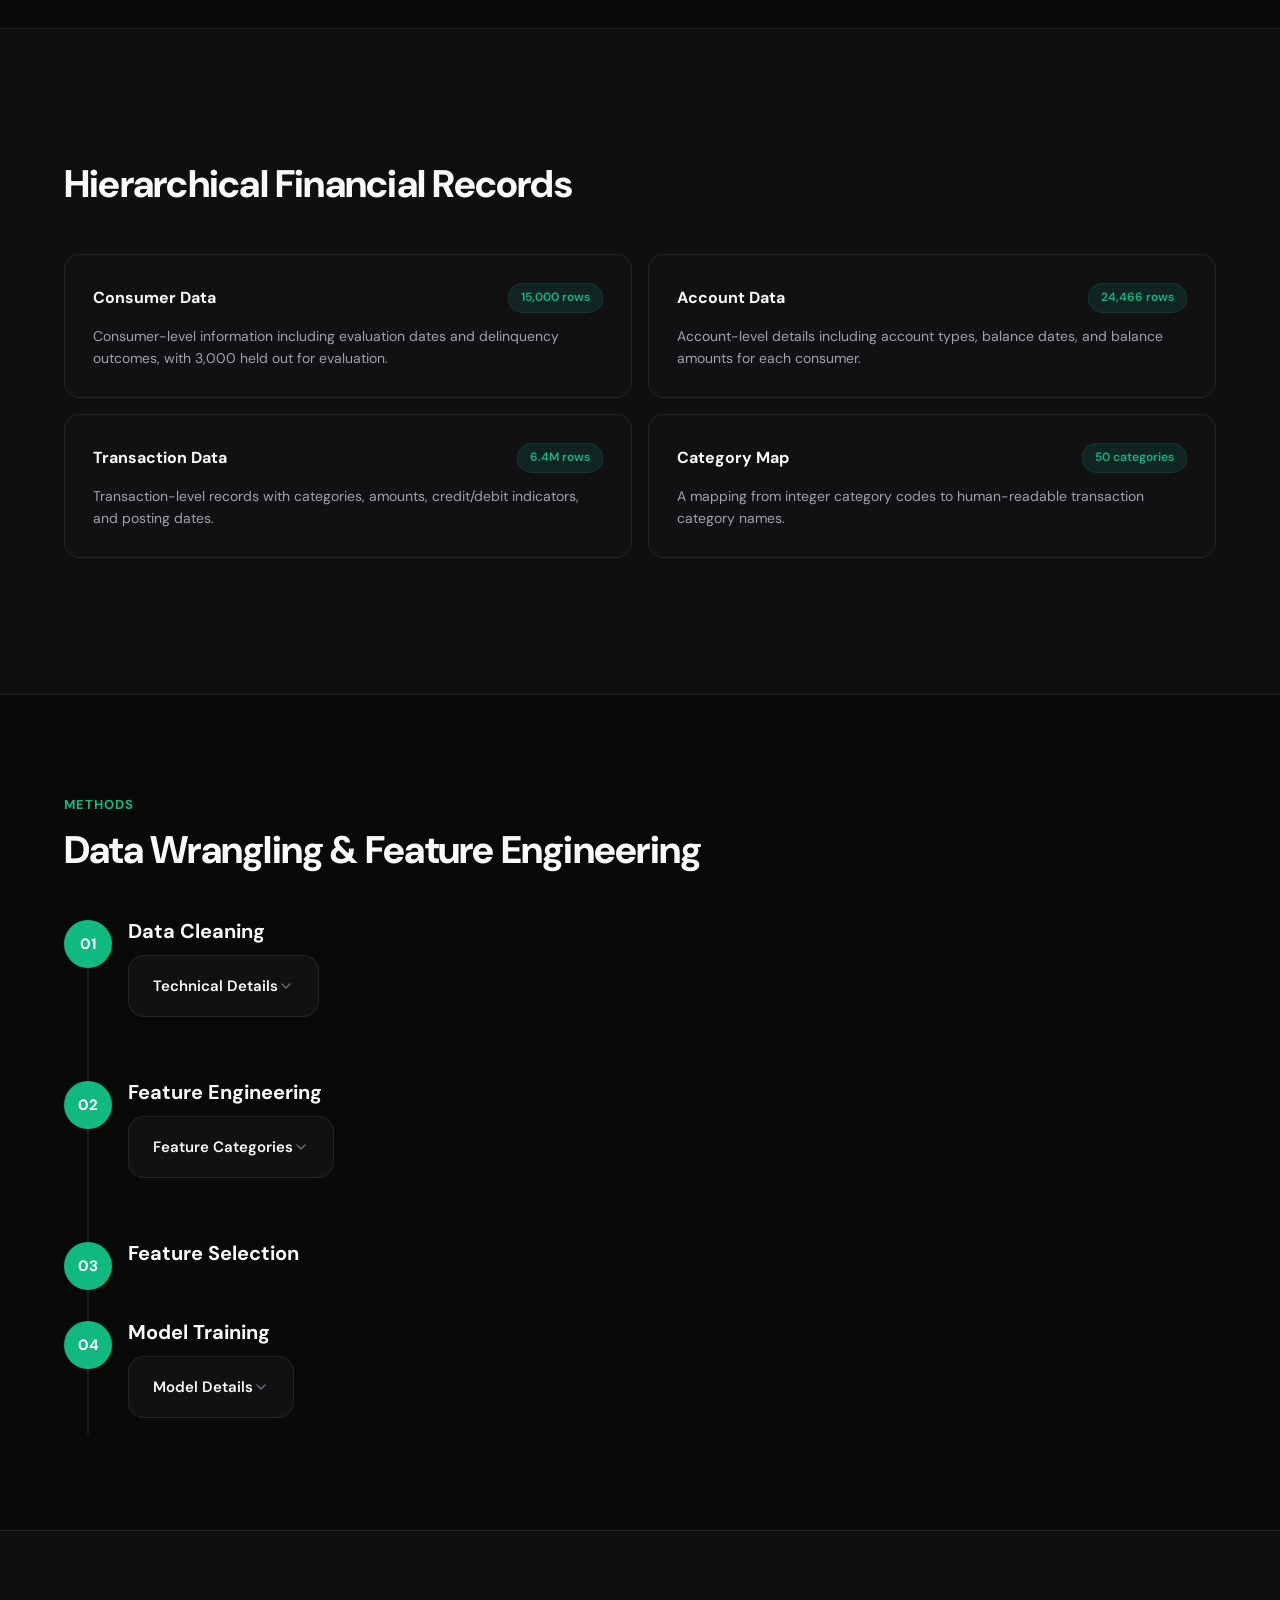
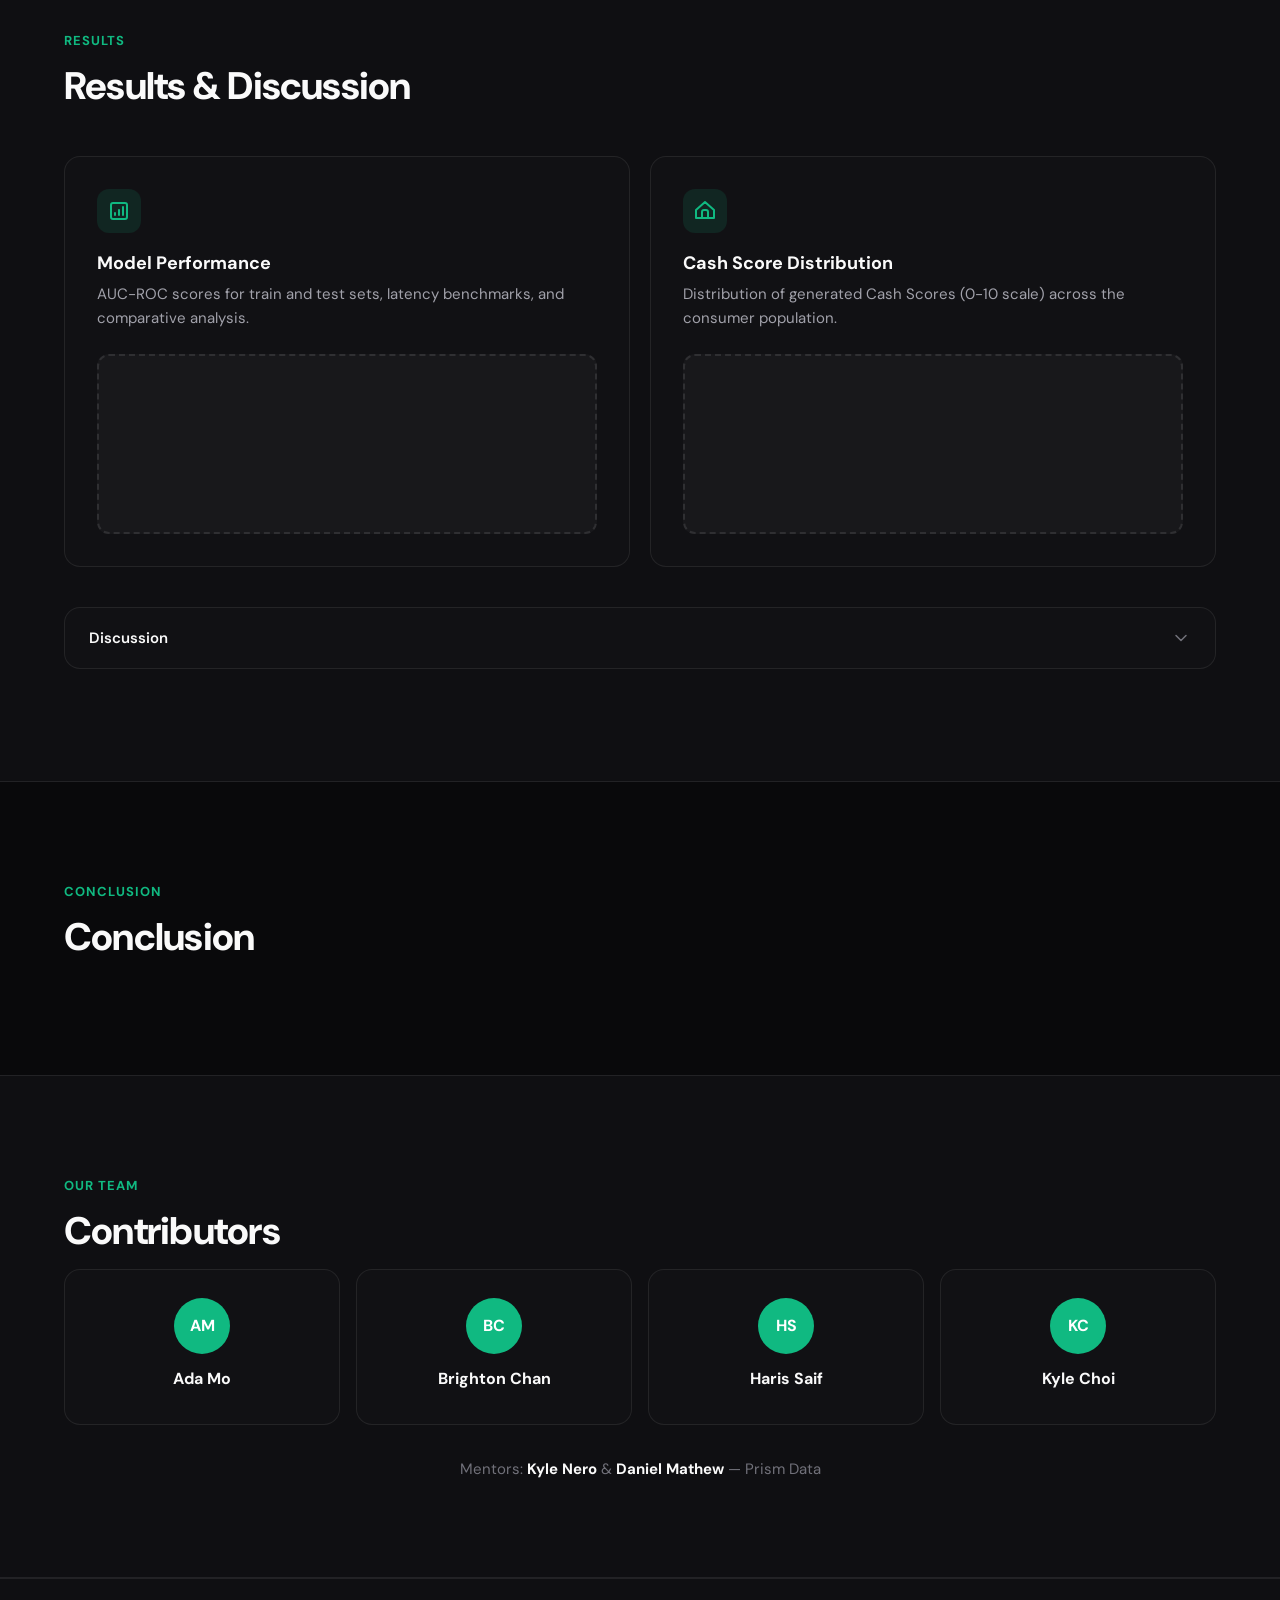
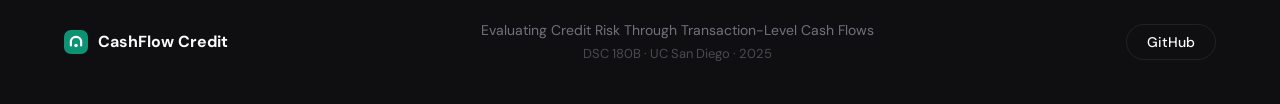
==== commit 1eb13d04: "index" ====
--- a/docs/index.html
+++ b/docs/index.html
@@ -167,8 +167,7 @@
                         </svg>
                     </div>
                     <h3>Fairer Assessments</h3>
-                    <p>Evaluate creditworthiness based on real financial behavior rather than repayment history alone.
-                    </p>
+                    <p></p>
                 </div>
                 <div class="feature-card">
                     <div class="feature-icon">
@@ -179,8 +178,7 @@
                         </svg>
                     </div>
                     <h3>Data-Driven Insights</h3>
-                    <p>Analyze spending, income, and balance dynamics across multiple time windows to build predictive
-                        features.</p>
+                    <p></p>
                 </div>
                 <div class="feature-card">
                     <div class="feature-icon">
@@ -191,8 +189,7 @@
                         </svg>
                     </div>
                     <h3>Privacy First</h3>
-                    <p>All datasets are de-identified. Analysis focuses on behavioral patterns, not individual identity.
-                    </p>
+                    <p></p>
                 </div>
             </div>
         </div>
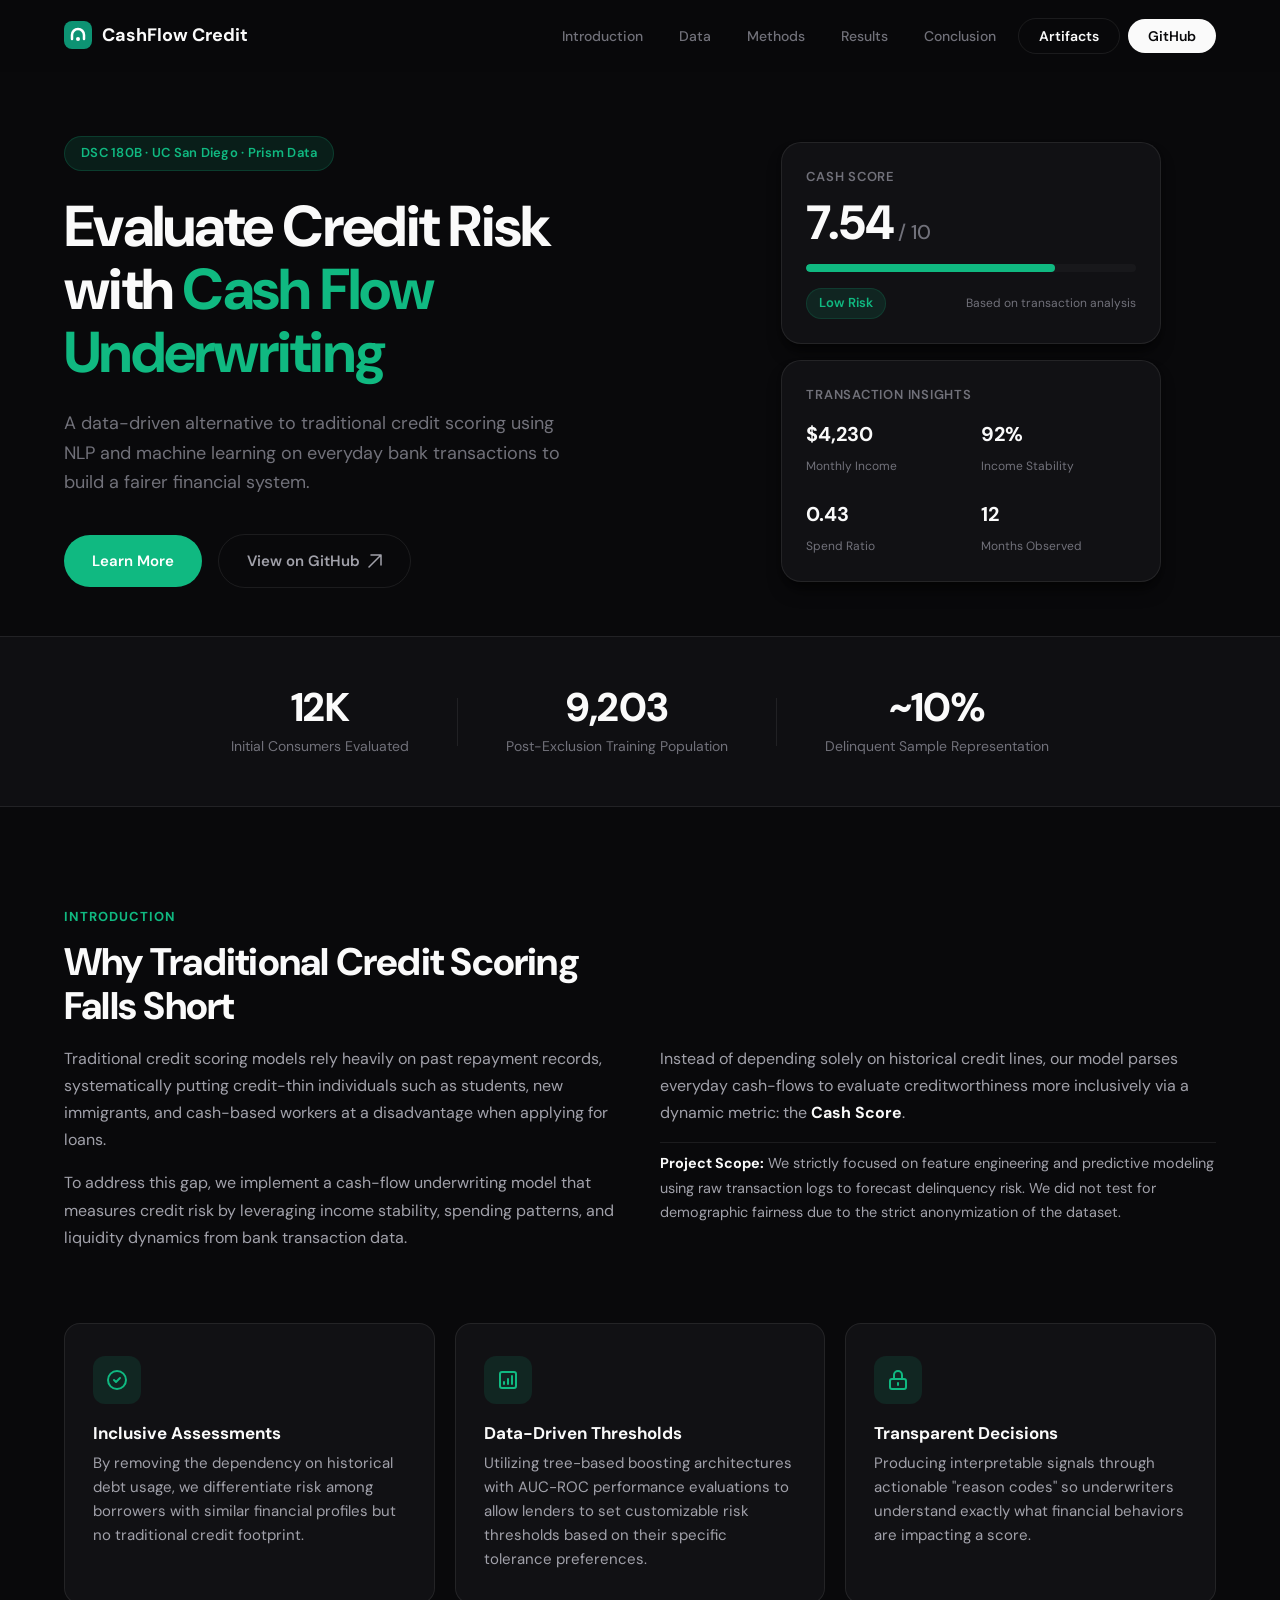
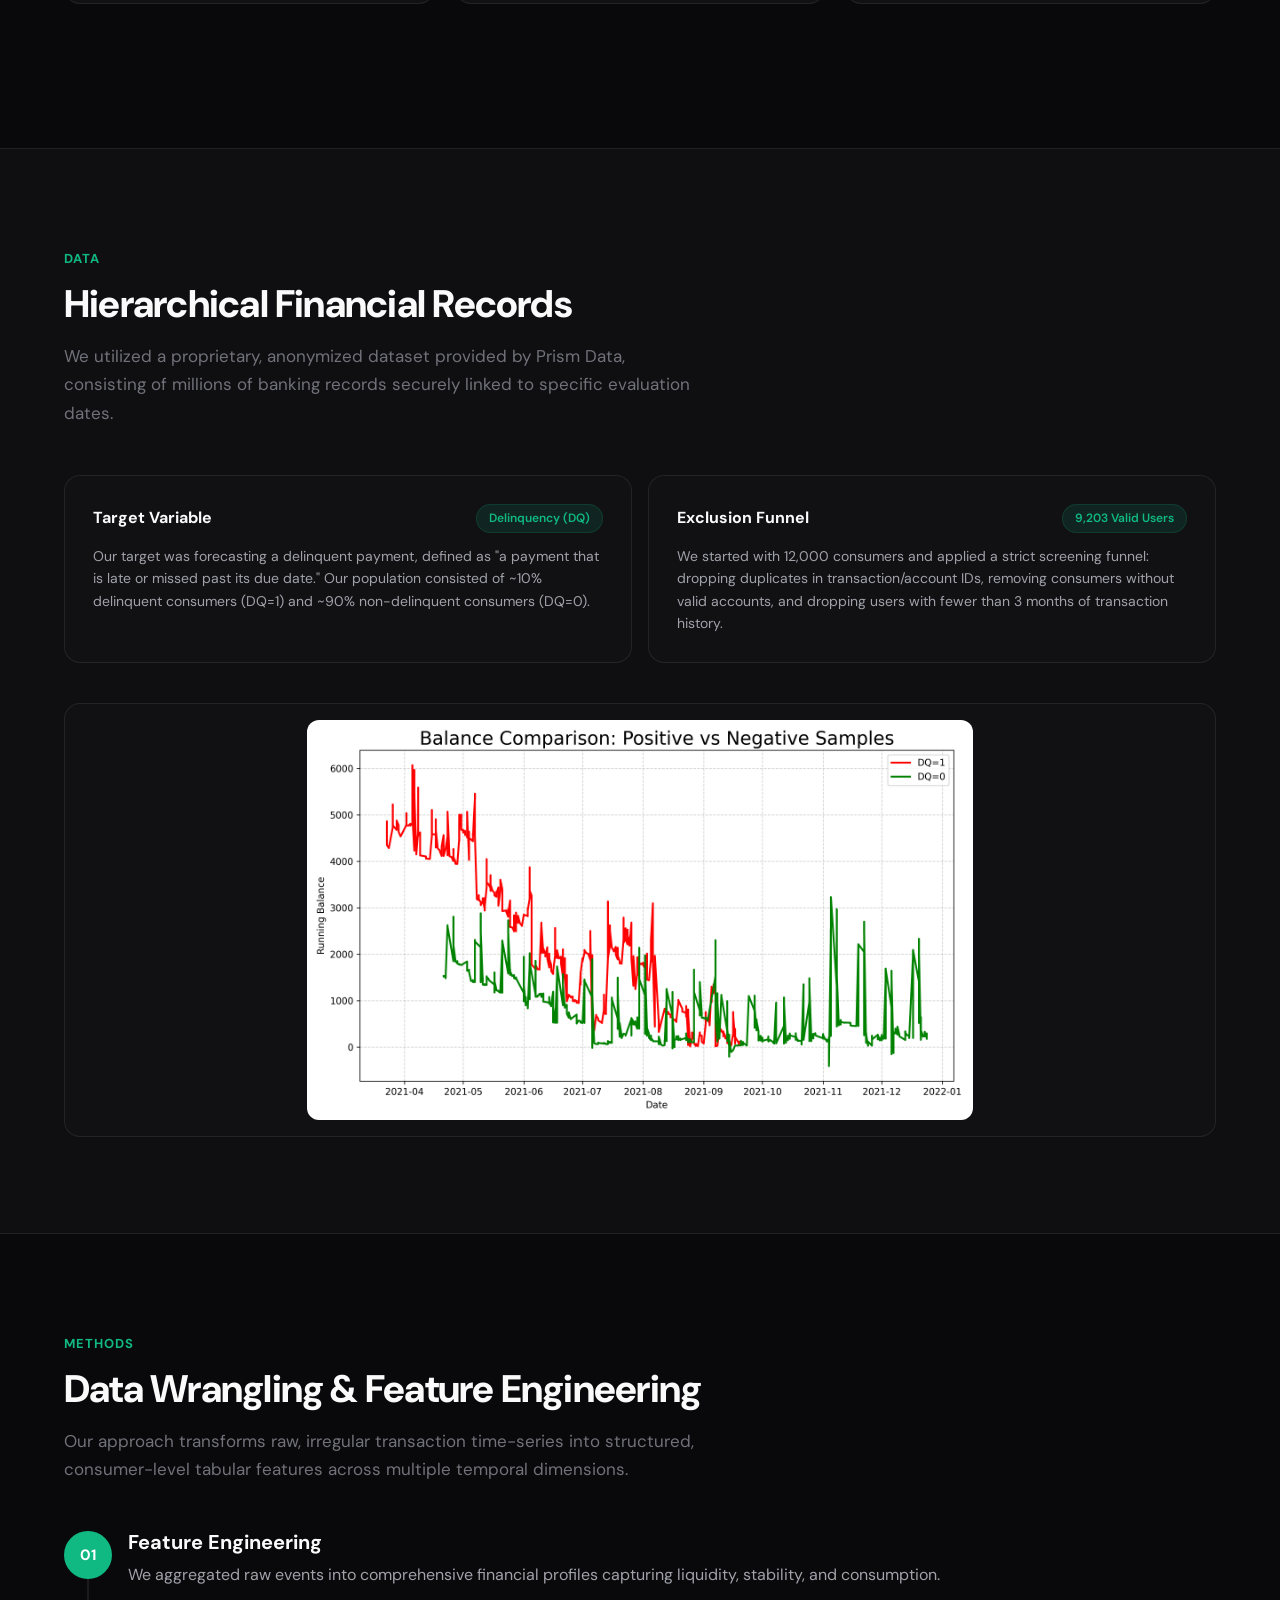
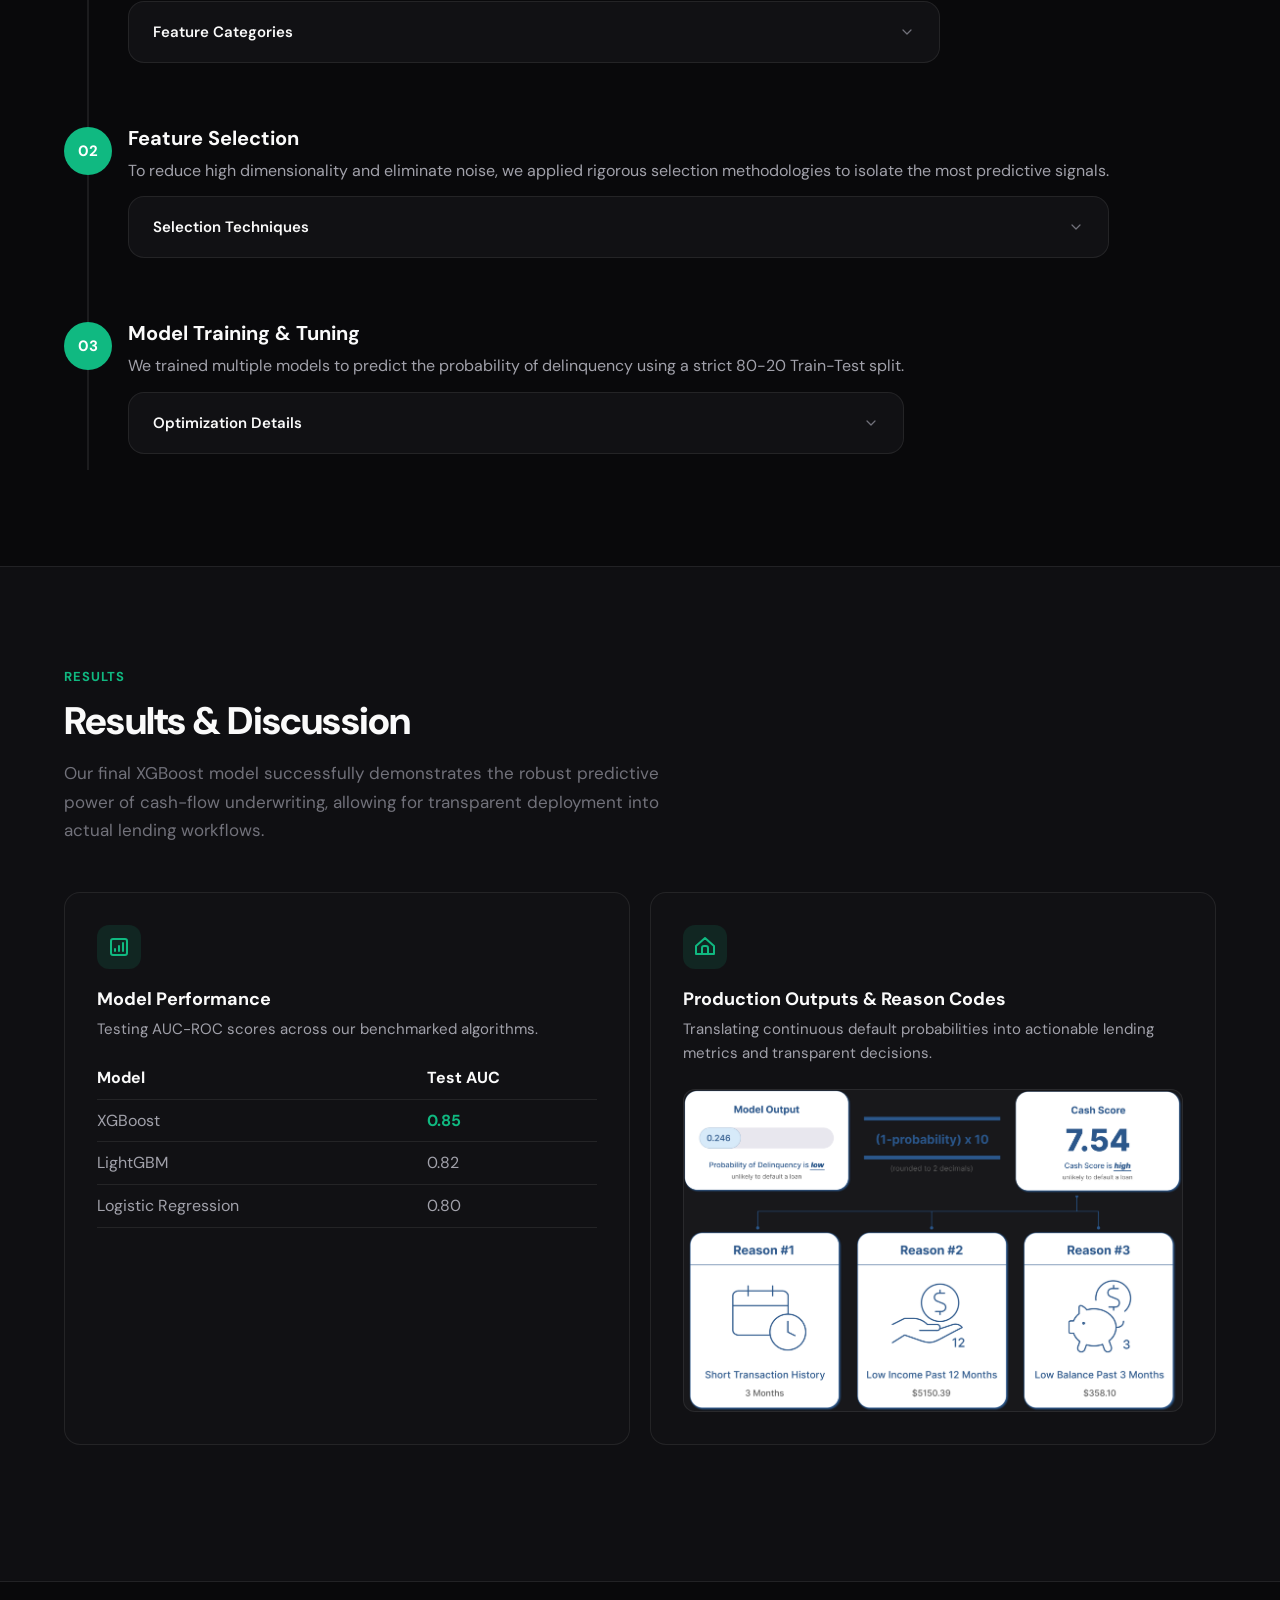
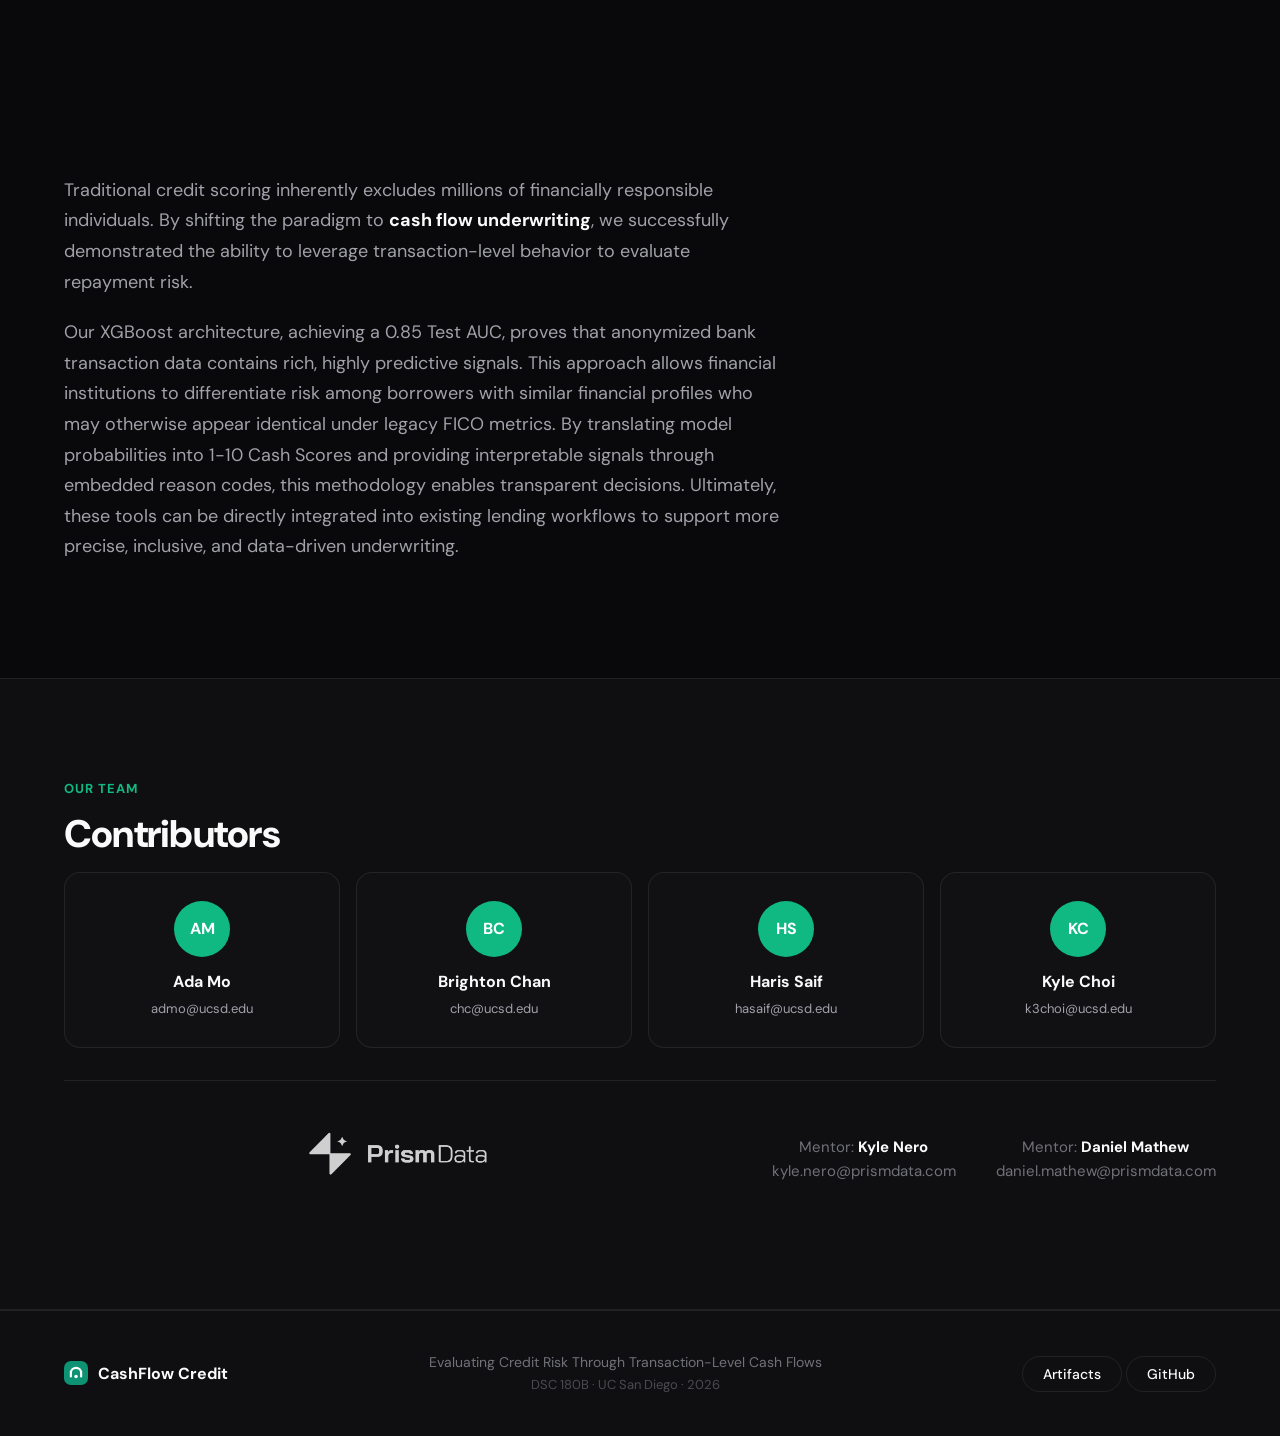
==== commit 2ee87c1c: "website" ====
--- a/docs/index.html
+++ b/docs/index.html
@@ -17,7 +17,6 @@
 
 <body>
 
-    <!-- Navigation -->
     <nav class="nav" id="nav">
         <div class="nav-inner">
             <a href="#hero" class="nav-logo">
@@ -41,13 +40,14 @@
                 <li><a href="#methods">Methods</a></li>
                 <li><a href="#results">Results</a></li>
                 <li><a href="#conclusion">Conclusion</a></li>
+                <li><a href="https://github.com/harisdsc/DSC180B-artifacts" target="_blank" rel="noopener noreferrer"
+                        class="nav-cta" style="background: transparent !important; color: var(--foreground) !important; border: 1px solid var(--border);">Artifacts</a></li>
                 <li><a href="https://github.com/harisdsc/DSC180B" target="_blank" rel="noopener noreferrer"
                         class="nav-cta">GitHub</a></li>
             </ul>
         </div>
     </nav>
 
-    <!-- Hero -->
     <section class="hero" id="hero">
         <div class="container hero-container">
             <div class="hero-left">
@@ -110,53 +110,42 @@
         </div>
     </section>
 
-    <!-- Stats Banner -->
     <section class="stats-banner">
         <div class="container">
             <div class="stats-row">
                 <div class="stat-item">
-                    <span class="stat-number">45M+</span>
-                    <span class="stat-label">"Credit Invisible" Americans</span>
+                    <span class="stat-number">12K</span>
+                    <span class="stat-label">Initial Consumers Evaluated</span>
                 </div>
                 <div class="stat-divider"></div>
                 <div class="stat-item">
-                    <span class="stat-number">30%</span>
-                    <span class="stat-label">Predictive Lift Over Traditional Scores</span>
+                    <span class="stat-number">9,203</span>
+                    <span class="stat-label">Post-Exclusion Training Population</span>
                 </div>
                 <div class="stat-divider"></div>
                 <div class="stat-item">
-                    <span class="stat-number">6.4M+</span>
-                    <span class="stat-label">Transaction Records Analyzed</span>
-                </div>
-            </div>
-        </div>
-    </section>
-
-    <!-- Introduction -->
+                    <span class="stat-number">~10%</span>
+                    <span class="stat-label">Delinquent Sample Representation</span>
+                </div>
+            </div>
+        </div>
+    </section>
+
     <section class="section" id="introduction">
         <div class="container">
             <span class="section-tag">Introduction</span>
             <h2 class="section-title">Why Traditional Credit Scoring<br />Falls Short</h2>
             <div class="intro-grid">
                 <div class="intro-text">
-                    <p>Credit scores play a critical role in shaping financial opportunities, influencing access to
-                        loans, credit cards, and housing. However, traditional systems are inherently biased toward
-                        individuals who already have established credit histories.</p>
-                    <p>This creates a structural disadvantage for the <strong>credit-invisible</strong> (young
-                        adults, recent immigrants, and low-income backgrounds) who may have limited or
-                        no prior credit activity.</p>
+                    <p>Traditional credit scoring models rely heavily on past repayment records, systematically putting credit-thin individuals such as students, new immigrants, and cash-based workers at a disadvantage when applying for loans.</p>
+                    <p>To address this gap, we implement a cash-flow underwriting model that measures credit risk by leveraging income stability, spending patterns, and liquidity dynamics from bank transaction data.</p>
                 </div>
                 <div class="intro-text">
-                    <p>Most people, however, maintain active bank accounts containing valuable information about their
-                        real-time income, spending habits, and financial stability.</p>
-                    <p><strong>Cash-flow underwriting</strong> leverages this everyday transaction data to evaluate
-                        borrowers more fairly. Our project applies NLP and machine learning to transaction records,
-                        creating a "Cash Score" that predicts credit risk without relying on traditional credit history.
-                    </p>
-                </div>
-            </div>
-
-            <!-- Feature Cards (Prism-style) -->
+                    <p>Instead of depending solely on historical credit lines, our model parses everyday cash-flows to evaluate creditworthiness more inclusively via a dynamic metric: the <strong>Cash Score</strong>.</p>
+                    <p style="padding-top: 8px; border-top: 1px solid var(--border); font-size: 0.9rem;"><strong>Project Scope:</strong> We strictly focused on feature engineering and predictive modeling using raw transaction logs to forecast delinquency risk. We did not test for demographic fairness due to the strict anonymization of the dataset.</p>
+                </div>
+            </div>
+
             <div class="feature-cards">
                 <div class="feature-card">
                     <div class="feature-icon">
@@ -166,8 +155,8 @@
                                 stroke="currentColor" stroke-width="2" stroke-linecap="round" stroke-linejoin="round" />
                         </svg>
                     </div>
-                    <h3>Fairer Assessments</h3>
-                    <p></p>
+                    <h3>Inclusive Assessments</h3>
+                    <p>By removing the dependency on historical debt usage, we differentiate risk among borrowers with similar financial profiles but no traditional credit footprint.</p>
                 </div>
                 <div class="feature-card">
                     <div class="feature-icon">
@@ -177,8 +166,8 @@
                                 stroke="currentColor" stroke-width="2" stroke-linecap="round" stroke-linejoin="round" />
                         </svg>
                     </div>
-                    <h3>Data-Driven Insights</h3>
-                    <p></p>
+                    <h3>Data-Driven Thresholds</h3>
+                    <p>Utilizing tree-based boosting architectures with AUC-ROC performance evaluations to allow lenders to set customizable risk thresholds based on their specific tolerance preferences.</p>
                 </div>
                 <div class="feature-card">
                     <div class="feature-icon">
@@ -188,62 +177,47 @@
                                 stroke="currentColor" stroke-width="2" stroke-linecap="round" stroke-linejoin="round" />
                         </svg>
                     </div>
-                    <h3>Privacy First</h3>
-                    <p></p>
-                </div>
-            </div>
-        </div>
-    </section>
-
-    <!-- Data -->
+                    <h3>Transparent Decisions</h3>
+                    <p>Producing interpretable signals through actionable "reason codes" so underwriters understand exactly what financial behaviors are impacting a score.</p>
+                </div>
+            </div>
+        </div>
+    </section>
+
     <section class="section section-tinted" id="data">
         <div class="container">
             <span class="section-tag">Data</span>
             <h2 class="section-title">Hierarchical Financial Records</h2>
-            <p class="section-desc"></p>
+            <p class="section-desc">We utilized a proprietary, anonymized dataset provided by Prism Data, consisting of millions of banking records securely linked to specific evaluation dates.</p>
 
             <div class="data-grid">
                 <div class="data-card">
                     <div class="data-card-top">
-                        <h3>Consumer Data</h3>
-                        <span class="pill">15,000 rows</span>
-                    </div>
-                    <p>Consumer-level information including evaluation dates and delinquency outcomes, with 3,000 held
-                        out for evaluation.</p>
+                        <h3>Target Variable</h3>
+                        <span class="pill">Delinquency (DQ)</span>
+                    </div>
+                    <p>Our target was forecasting a delinquent payment, defined as "a payment that is late or missed past its due date." Our population consisted of ~10% delinquent consumers (DQ=1) and ~90% non-delinquent consumers (DQ=0).</p>
                 </div>
                 <div class="data-card">
                     <div class="data-card-top">
-                        <h3>Account Data</h3>
-                        <span class="pill">24,466 rows</span>
-                    </div>
-                    <p>Account-level details including account types, balance dates, and balance amounts for each
-                        consumer.</p>
-                </div>
-                <div class="data-card">
-                    <div class="data-card-top">
-                        <h3>Transaction Data</h3>
-                        <span class="pill">6.4M rows</span>
-                    </div>
-                    <p>Transaction-level records with categories, amounts, credit/debit indicators, and posting dates.
-                    </p>
-                </div>
-                <div class="data-card">
-                    <div class="data-card-top">
-                        <h3>Category Map</h3>
-                        <span class="pill">50 categories</span>
-                    </div>
-                    <p>A mapping from integer category codes to human-readable transaction category names.</p>
-                </div>
-            </div>
-        </div>
-    </section>
-
-    <!-- Methods -->
+                        <h3>Exclusion Funnel</h3>
+                        <span class="pill">9,203 Valid Users</span>
+                    </div>
+                    <p>We started with 12,000 consumers and applied a strict screening funnel: dropping duplicates in transaction/account IDs, removing consumers without valid accounts, and dropping users with fewer than 3 months of transaction history.</p>
+                </div>
+            </div>
+            
+            <div style="margin-top: 24px; text-align: center; background: var(--background-card); padding: 16px; border: 1px solid var(--border); border-radius: var(--radius-lg);">
+                <img src="image/Balance_Comparison.png" alt="Running Balance Comparison Over Time: Delinquent vs Non-Delinquent" style="max-height: 400px; margin: 0 auto; display: block; border-radius: var(--radius);">
+            </div>
+        </div>
+    </section>
+
     <section class="section" id="methods">
         <div class="container">
             <span class="section-tag">Methods</span>
             <h2 class="section-title">Data Wrangling & Feature Engineering</h2>
-            <p class="section-desc"></p>
+            <p class="section-desc">Our approach transforms raw, irregular transaction time-series into structured, consumer-level tabular features across multiple temporal dimensions.</p>
 
             <div class="pipeline">
                 <div class="pipeline-step">
@@ -251,37 +225,8 @@
                         <span class="pipeline-num">01</span>
                     </div>
                     <div class="pipeline-content">
-                        <h3>Data Cleaning</h3>
-                        <p></p>
-                        <details class="accordion accordion-sm">
-                            <summary class="accordion-trigger">
-                                <span>Technical Details</span>
-                                <svg class="accordion-chevron" width="16" height="16" viewBox="0 0 20 20" fill="none">
-                                    <path d="M5 7.5L10 12.5L15 7.5" stroke="currentColor" stroke-width="1.5"
-                                        stroke-linecap="round" stroke-linejoin="round" />
-                                </svg>
-                            </summary>
-                            <div class="accordion-content">
-                                <ul>
-                                    <li>Held out ~3,000 consumers with null delinquency labels for out-of-sample
-                                        evaluation</li>
-                                    <li>Removed credit_score variable to avoid biasing toward traditional scoring</li>
-                                    <li>Filtered transactions occurring after each consumer's evaluation date</li>
-                                    <li>Applied minimum data sufficiency criteria: at least 1 linked account, 3 months
-                                        of history, and identifiable recurring income</li>
-                                </ul>
-                            </div>
-                        </details>
-                    </div>
-                </div>
-
-                <div class="pipeline-step">
-                    <div class="pipeline-marker">
-                        <span class="pipeline-num">02</span>
-                    </div>
-                    <div class="pipeline-content">
                         <h3>Feature Engineering</h3>
-                        <p></p>
+                        <p>We aggregated raw events into comprehensive financial profiles capturing liquidity, stability, and consumption.</p>
                         <details class="accordion accordion-sm">
                             <summary class="accordion-trigger">
                                 <span>Feature Categories</span>
@@ -292,15 +237,11 @@
                             </summary>
                             <div class="accordion-content">
                                 <ul>
-                                    <li><strong>Account-Level:</strong> Total/average balances, account diversity,
-                                        liquidity indicators, negative balance exposure, wealth tier flags</li>
-                                    <li><strong>Balance Dynamics:</strong> Reconstructed running balances capturing
-                                        volatility, daily changes, drawdowns, balance trends (30/90/365 days), overdraft
-                                        flags</li>
-                                    <li><strong>Income:</strong> Total/average monthly income, income volatility, number
-                                        of sources, regularity, recency of income events</li>
-                                    <li><strong>Spending Ratios:</strong> Category-level spend-to-income ratios across
-                                        1, 3, 6, and 9-month windows</li>
+                                    <li><strong>Income Features (Inflow stability):</strong> Monthly income, income volatility, source count, regularity, recency across 1, 3, 6, and 12-month windows.</li>
+                                    <li><strong>Income-to-Spending Ratio Features (Consumption burden):</strong> Category ratios, multi-window summaries (1/3/6/9m), and income-adjusted intensity.</li>
+                                    <li><strong>Balance Features (Liquidity trajectory):</strong> Reconstructed running balance series, volatility, drawdowns, trend slopes, and overdraft flags.</li>
+                                    <li><strong>Account Features (Resource composition):</strong> Total/avg balances, account diversity, dispersion, negative exposure, and wealth tiers.</li>
+                                    <li><strong>Temporal Behavior Features (Financial regularity):</strong> Weekday spending habits, bill-cycle timing (day-of-month), transaction periodicity, spectral stability (CWT).</li>
                                 </ul>
                             </div>
                         </details>
@@ -309,49 +250,64 @@
 
                 <div class="pipeline-step">
                     <div class="pipeline-marker">
-                        <span class="pipeline-num">03</span>
+                        <span class="pipeline-num">02</span>
                     </div>
                     <div class="pipeline-content">
                         <h3>Feature Selection</h3>
-                        <p></p>
-                    </div>
-                </div>
-
-                <div class="pipeline-step">
-                    <div class="pipeline-marker">
-                        <span class="pipeline-num">04</span>
-                    </div>
-                    <div class="pipeline-content">
-                        <h3>Model Training</h3>
-                        <p></p>
+                        <p>To reduce high dimensionality and eliminate noise, we applied rigorous selection methodologies to isolate the most predictive signals.</p>
                         <details class="accordion accordion-sm">
                             <summary class="accordion-trigger">
-                                <span>Model Details</span>
+                                <span>Selection Techniques</span>
                                 <svg class="accordion-chevron" width="16" height="16" viewBox="0 0 20 20" fill="none">
                                     <path d="M5 7.5L10 12.5L15 7.5" stroke="currentColor" stroke-width="1.5"
                                         stroke-linecap="round" stroke-linejoin="round" />
                                 </svg>
                             </summary>
                             <div class="accordion-content">
-                                <p><strong>Logistic Regression:</strong> 80-20 train-test split, StandardScaler
-                                    preprocessing, class balance weighting. Evaluated with AUC-ROC.</p>
-                                <p><strong>XGBoost:</strong> Gradient boosted decision trees with grid search
-                                    cross-validation. Uses scale_pos_weight for class imbalance. Evaluated on AUC-ROC
-                                    and per-sample latency.</p>
+                                <ul>
+                                    <li><strong>L1-Lasso Regularization:</strong> Drove weights of less predictive features to zero.</li>
+                                    <li><strong>Feature Importance:</strong> Retained the top 50 features with the largest importance weights.</li>
+                                    <li><strong>Max_Features Hyperparameter:</strong> Utilized embedded feature selection directly within tree models.</li>
+                                    <li><strong>Zero-Variance Elimination:</strong> Automatically removed features containing zero-variance.</li>
+                                    <li><strong>Collinearity Screening:</strong> Dropped highly correlating redundant features (>0.85).</li>
+                                    <li><strong>Manual Inspection:</strong> Manually picked out and removed certain uninterpretable features to preserve reason-code clarity.</li>
+                                </ul>
                             </div>
                         </details>
                     </div>
                 </div>
-            </div>
-        </div>
-    </section>
-
-    <!-- Results -->
+
+                <div class="pipeline-step">
+                    <div class="pipeline-marker">
+                        <span class="pipeline-num">03</span>
+                    </div>
+                    <div class="pipeline-content">
+                        <h3>Model Training & Tuning</h3>
+                        <p>We trained multiple models to predict the probability of delinquency using a strict 80-20 Train-Test split.</p>
+                        <details class="accordion accordion-sm">
+                            <summary class="accordion-trigger">
+                                <span>Optimization Details</span>
+                                <svg class="accordion-chevron" width="16" height="16" viewBox="0 0 20 20" fill="none">
+                                    <path d="M5 7.5L10 12.5L15 7.5" stroke="currentColor" stroke-width="1.5"
+                                        stroke-linecap="round" stroke-linejoin="round" />
+                                </svg>
+                            </summary>
+                            <div class="accordion-content">
+                                <p>We utilized <strong>Optuna</strong> for comprehensive hyper-parameter tuning across our gradient-boosted decision trees (XGBoost, LightGBM) and evaluated baseline Logistic Regression models.</p>
+                                <p>Because our target labels were highly skewed (~10% DQ), we explicitly avoided using standard accuracy as a metric. We utilized specific Imbalanced Data Handling techniques (such as <code>scale_pos_weight</code> and balanced class weights) and strictly evaluated model performance using <strong>AUC-ROC</strong>.</p>
+                            </div>
+                        </details>
+                    </div>
+                </div>
+            </div>
+        </div>
+    </section>
+
     <section class="section section-tinted" id="results">
         <div class="container">
             <span class="section-tag">Results</span>
             <h2 class="section-title">Results &amp; Discussion</h2>
-            <p class="section-desc"></p>
+            <p class="section-desc">Our final XGBoost model successfully demonstrates the robust predictive power of cash-flow underwriting, allowing for transparent deployment into actual lending workflows.</p>
 
             <div class="results-grid">
                 <div class="result-card">
@@ -363,10 +319,25 @@
                         </svg>
                     </div>
                     <h3>Model Performance</h3>
-                    <p>AUC-ROC scores for train and test sets, latency benchmarks, and comparative analysis.</p>
-                    <div class="placeholder">
-                        <span></span>
-                    </div>
+                    <p>Testing AUC-ROC scores across our benchmarked algorithms.</p>
+                    <table style="width:100%; text-align:left; border-collapse: collapse; margin-top:10px;">
+                        <tr style="border-bottom: 1px solid var(--border);">
+                            <th style="padding-bottom:8px; color:var(--foreground);">Model</th>
+                            <th style="padding-bottom:8px; color:var(--foreground);">Test AUC</th>
+                        </tr>
+                        <tr style="border-bottom: 1px solid var(--border);">
+                            <td style="padding:8px 0;">XGBoost</td>
+                            <td style="padding:8px 0; color:var(--accent); font-weight:bold;">0.85</td>
+                        </tr>
+                        <tr style="border-bottom: 1px solid var(--border);">
+                            <td style="padding:8px 0;">LightGBM</td>
+                            <td style="padding:8px 0;">0.82</td>
+                        </tr>
+                        <tr style="border-bottom: 1px solid var(--border);">
+                            <td style="padding:8px 0;">Logistic Regression</td>
+                            <td style="padding:8px 0;">0.80</td>
+                        </tr>
+                    </table>
                 </div>
                 <div class="result-card">
                     <div class="result-card-icon">
@@ -376,46 +347,27 @@
                                 stroke="currentColor" stroke-width="2" stroke-linecap="round" stroke-linejoin="round" />
                         </svg>
                     </div>
-                    <h3>Cash Score Distribution</h3>
-                    <p>Distribution of generated Cash Scores (0-10 scale) across the consumer population.</p>
-                    <div class="placeholder">
-                        <span></span>
-                    </div>
-                </div>
-            </div>
-            <details class="accordion">
-                <summary class="accordion-trigger">
-                    <span>Discussion</span>
-                    <svg class="accordion-chevron" width="20" height="20" viewBox="0 0 20 20" fill="none">
-                        <path d="M5 7.5L10 12.5L15 7.5" stroke="currentColor" stroke-width="1.5" stroke-linecap="round"
-                            stroke-linejoin="round" />
-                    </svg>
-                </summary>
-                <div class="accordion-content">
-                    <div class="vocab-grid">
-                        <div class="vocab-item">
-                            <dt></dt>
-                            <dd></dd>
-                        </div>
-                    </div>
-                </div>
-            </details>
-        </div>
-    </section>
-
-    <!-- Conclusion -->
+                    <h3>Production Outputs & Reason Codes</h3>
+                    <p>Translating continuous default probabilities into actionable lending metrics and transparent decisions.</p>
+                    <div style="background: var(--background-muted); border-radius: var(--radius); border: 1px solid var(--border); overflow: hidden;">
+                        <img src="image/model_products.png" alt="Production Outputs: Model output translates via (1-probability)x10 to a Cash Score of 7.54, accompanied by top 3 Reason Codes." style="width: 100%; display: block;">
+                    </div>
+                </div>
+            </div>
+        </div>
+    </section>
+
     <section class="section" id="conclusion">
         <div class="container">
             <div class="conclusion-block">
                 <span class="section-tag">Conclusion</span>
-                <h2 class="section-title">Conclusion</h2>
-                <p></p>
-                <p></p>
-            </div>
-        </div>
-    </section>
-
-    <!-- Team -->
+                <h2 class="section-title">The Future of Credit</h2>
+                <p>Traditional credit scoring inherently excludes millions of financially responsible individuals. By shifting the paradigm to <strong>cash flow underwriting</strong>, we successfully demonstrated the ability to leverage transaction-level behavior to evaluate repayment risk.</p>
+                <p>Our XGBoost architecture, achieving a 0.85 Test AUC, proves that anonymized bank transaction data contains rich, highly predictive signals. This approach allows financial institutions to differentiate risk among borrowers with similar financial profiles who may otherwise appear identical under legacy FICO metrics. By translating model probabilities into 1-10 Cash Scores and providing interpretable signals through embedded reason codes, this methodology enables transparent decisions. Ultimately, these tools can be directly integrated into existing lending workflows to support more precise, inclusive, and data-driven underwriting.</p>
+            </div>
+        </div>
+    </section>
+
     <section class="section section-tinted" id="team">
         <div class="container">
             <span class="section-tag">Our Team</span>
@@ -424,31 +376,36 @@
                 <div class="team-card">
                     <div class="team-avatar">AM</div>
                     <h3>Ada Mo</h3>
-                    <p></p>
+                    <p>admo@ucsd.edu</p>
                 </div>
                 <div class="team-card">
                     <div class="team-avatar">BC</div>
                     <h3>Brighton Chan</h3>
-                    <p></p>
+                    <p>chc@ucsd.edu</p>
                 </div>
                 <div class="team-card">
                     <div class="team-avatar">HS</div>
                     <h3>Haris Saif</h3>
-                    <p></p>
+                    <p>hasaif@ucsd.edu</p>
                 </div>
                 <div class="team-card">
                     <div class="team-avatar">KC</div>
                     <h3>Kyle Choi</h3>
-                    <p></p>
-                </div>
-            </div>
-            <div class="mentors-row">
-                <p>Mentors: <strong>Kyle Nero</strong> &amp; <strong>Daniel Mathew</strong> &mdash; Prism Data</p>
-            </div>
-        </div>
-    </section>
-
-    <!-- Footer -->
+                    <p>k3choi@ucsd.edu</p>
+                </div>
+            </div>
+            <div class="mentors-row" style="margin-top: 32px; padding-top: 24px; border-top: 1px solid var(--border); display: flex; align-items: center; justify-content: center; gap: 40px; flex-wrap: wrap;">
+                <img src="image/prism_logo_trans.png" alt="Prism Data" style="height: 100px; filter: brightness(0) invert(1); opacity: 0.8; margin: 0 auto 8px;">
+                <div>
+                    <p>Mentor: <strong>Kyle Nero</strong><br>kyle.nero@prismdata.com</p>
+                </div>
+                <div>
+                    <p>Mentor: <strong>Daniel Mathew</strong><br>daniel.mathew@prismdata.com</p>
+                </div>
+            </div>
+        </div>
+    </section>
+
     <footer class="footer">
         <div class="container footer-inner">
             <div class="footer-brand">
@@ -463,9 +420,10 @@
             </div>
             <div class="footer-center">
                 <p>Evaluating Credit Risk Through Transaction-Level Cash Flows</p>
-                <p class="footer-sub">DSC 180B &middot; UC San Diego &middot; 2025</p>
+                <p class="footer-sub">DSC 180B &middot; UC San Diego &middot; 2026</p>
             </div>
             <div class="footer-links">
+                <a href="https://github.com/harisdsc/DSC180B-artifacts" target="_blank" rel="noopener noreferrer">Artifacts</a>
                 <a href="https://github.com/harisdsc/DSC180B" target="_blank" rel="noopener noreferrer">GitHub</a>
             </div>
         </div>
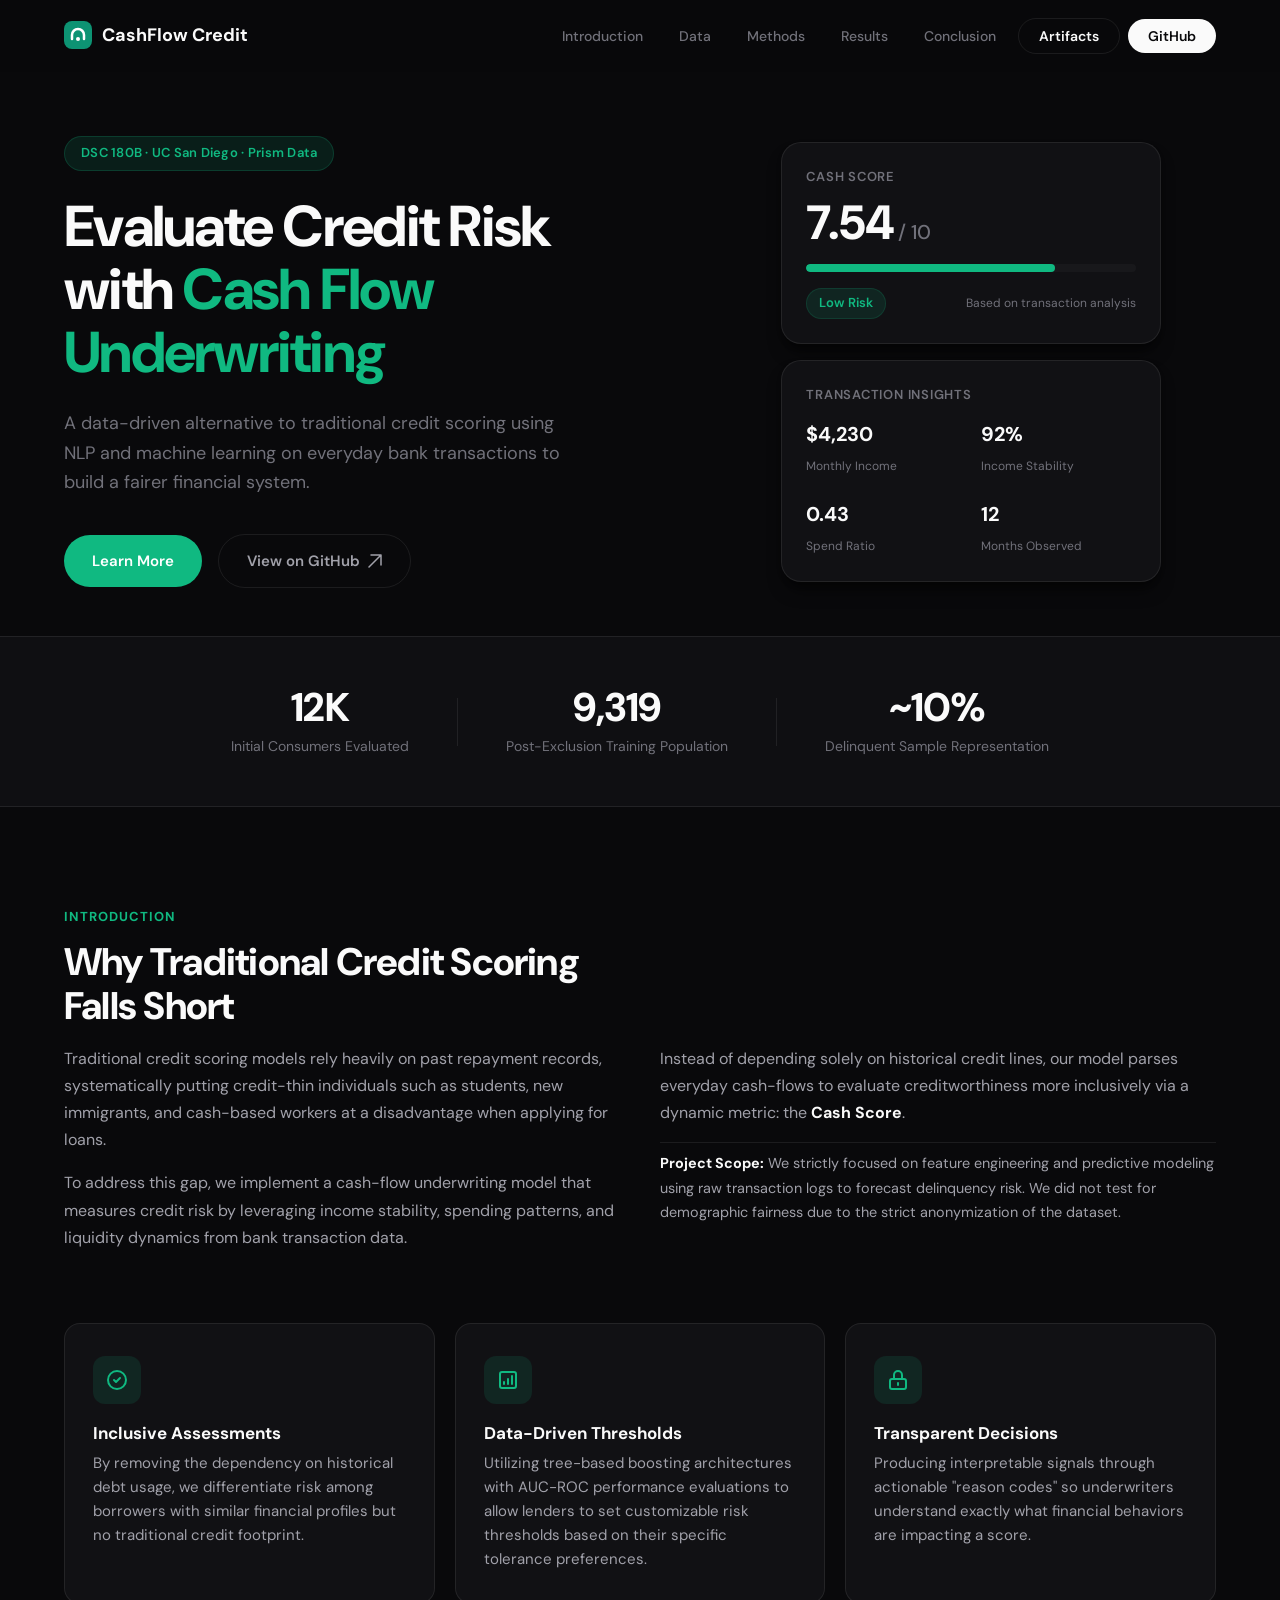
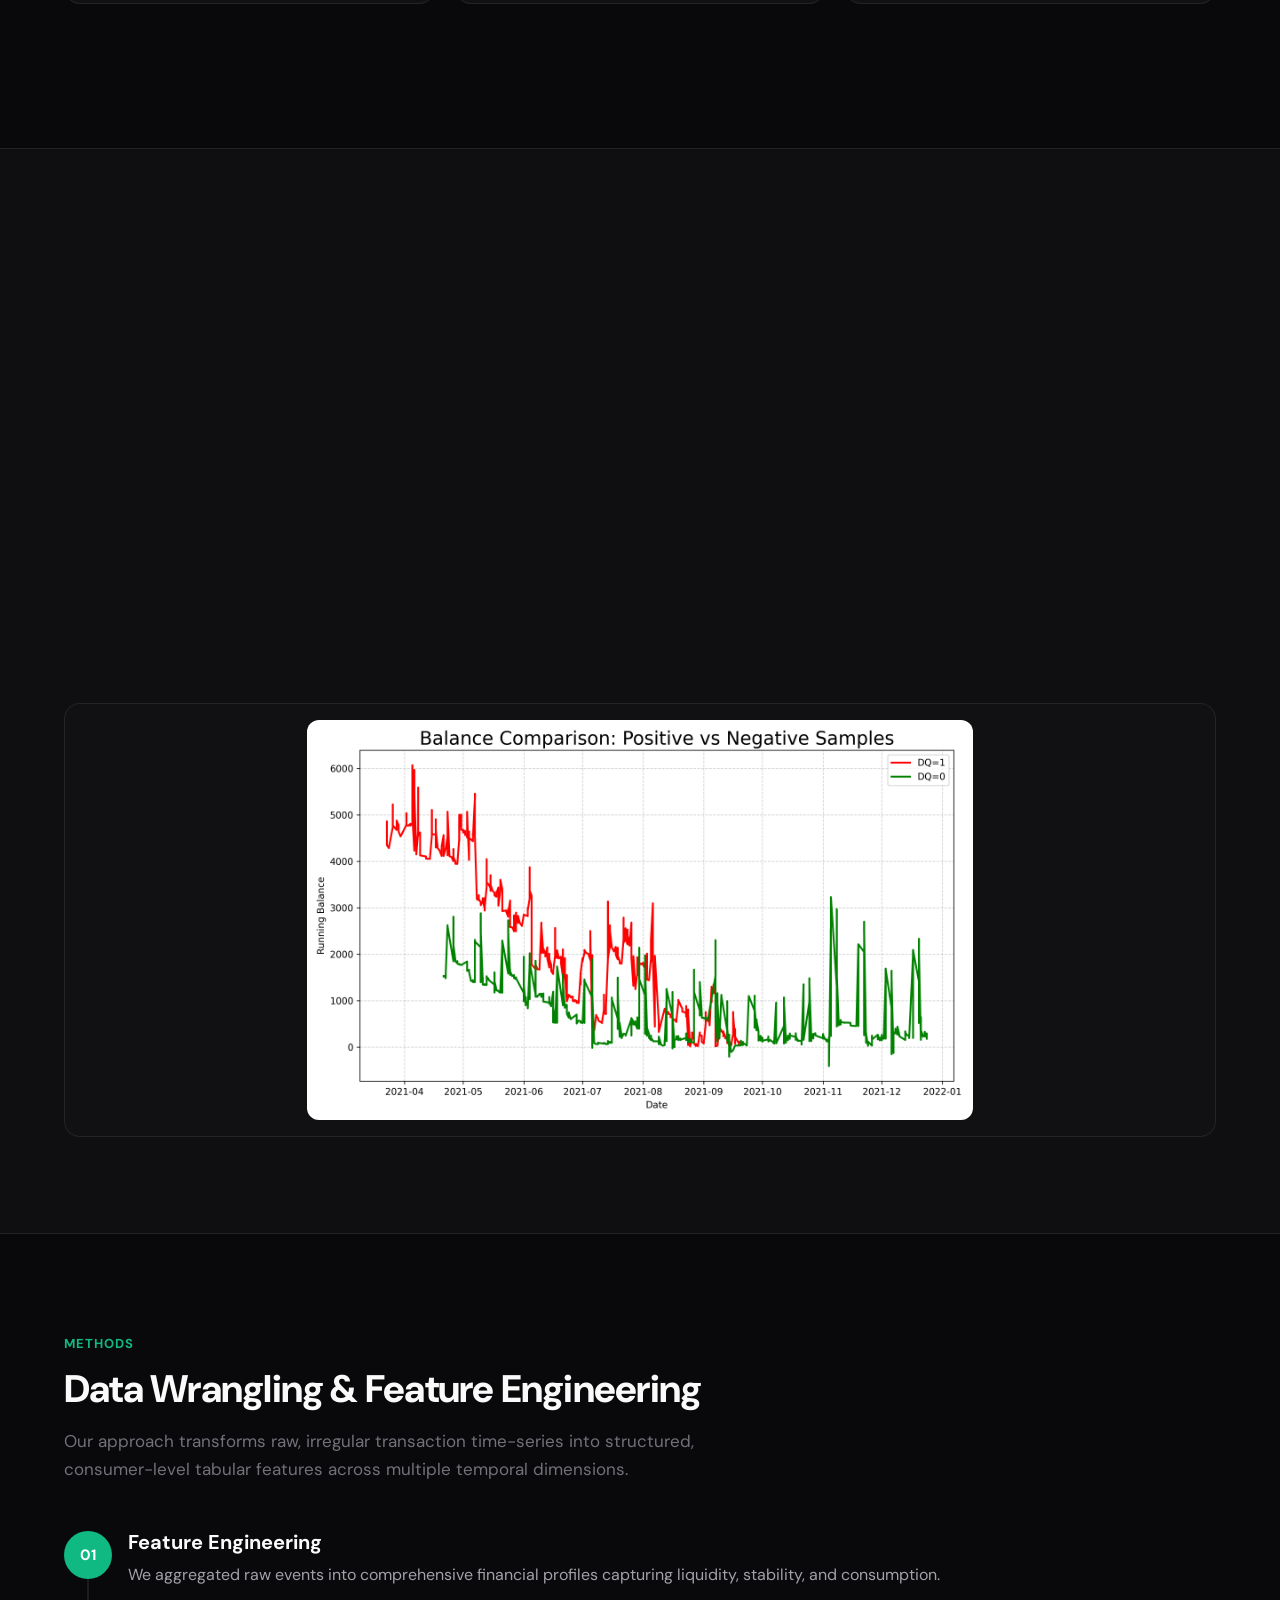
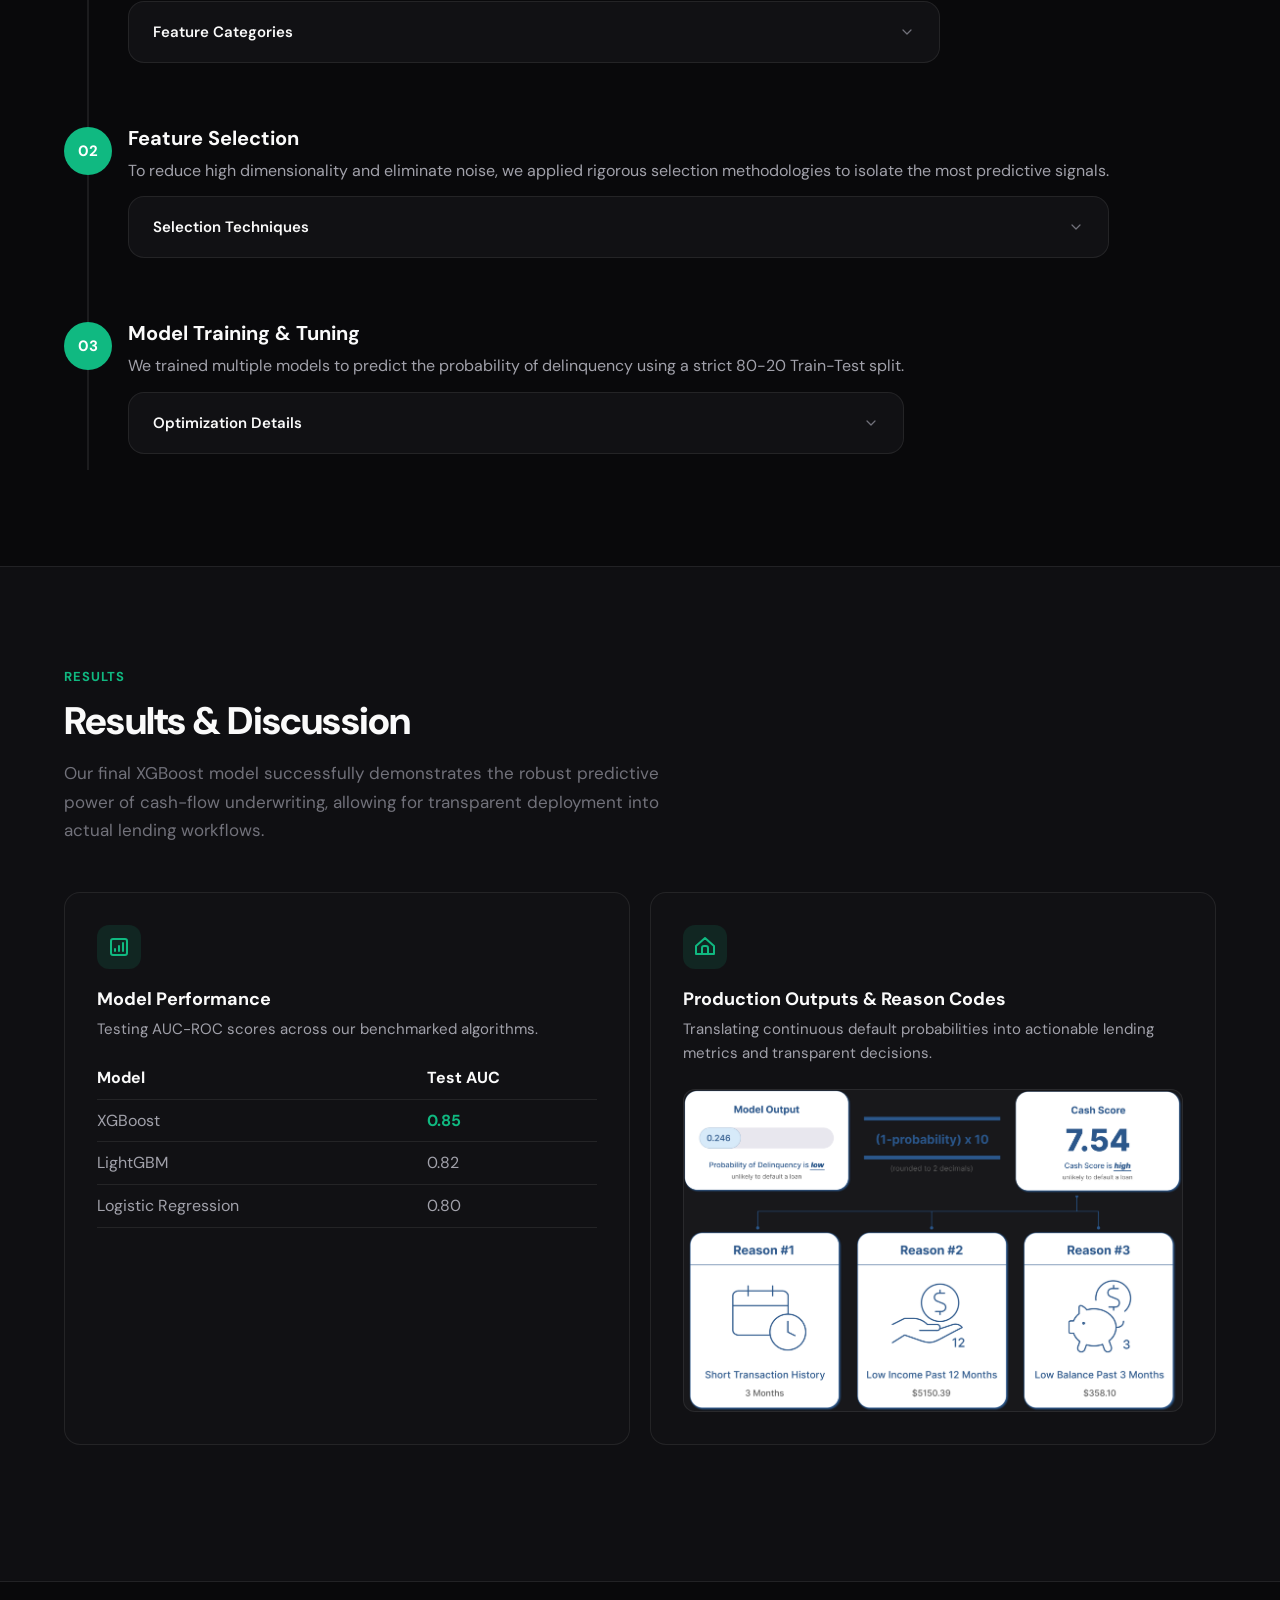
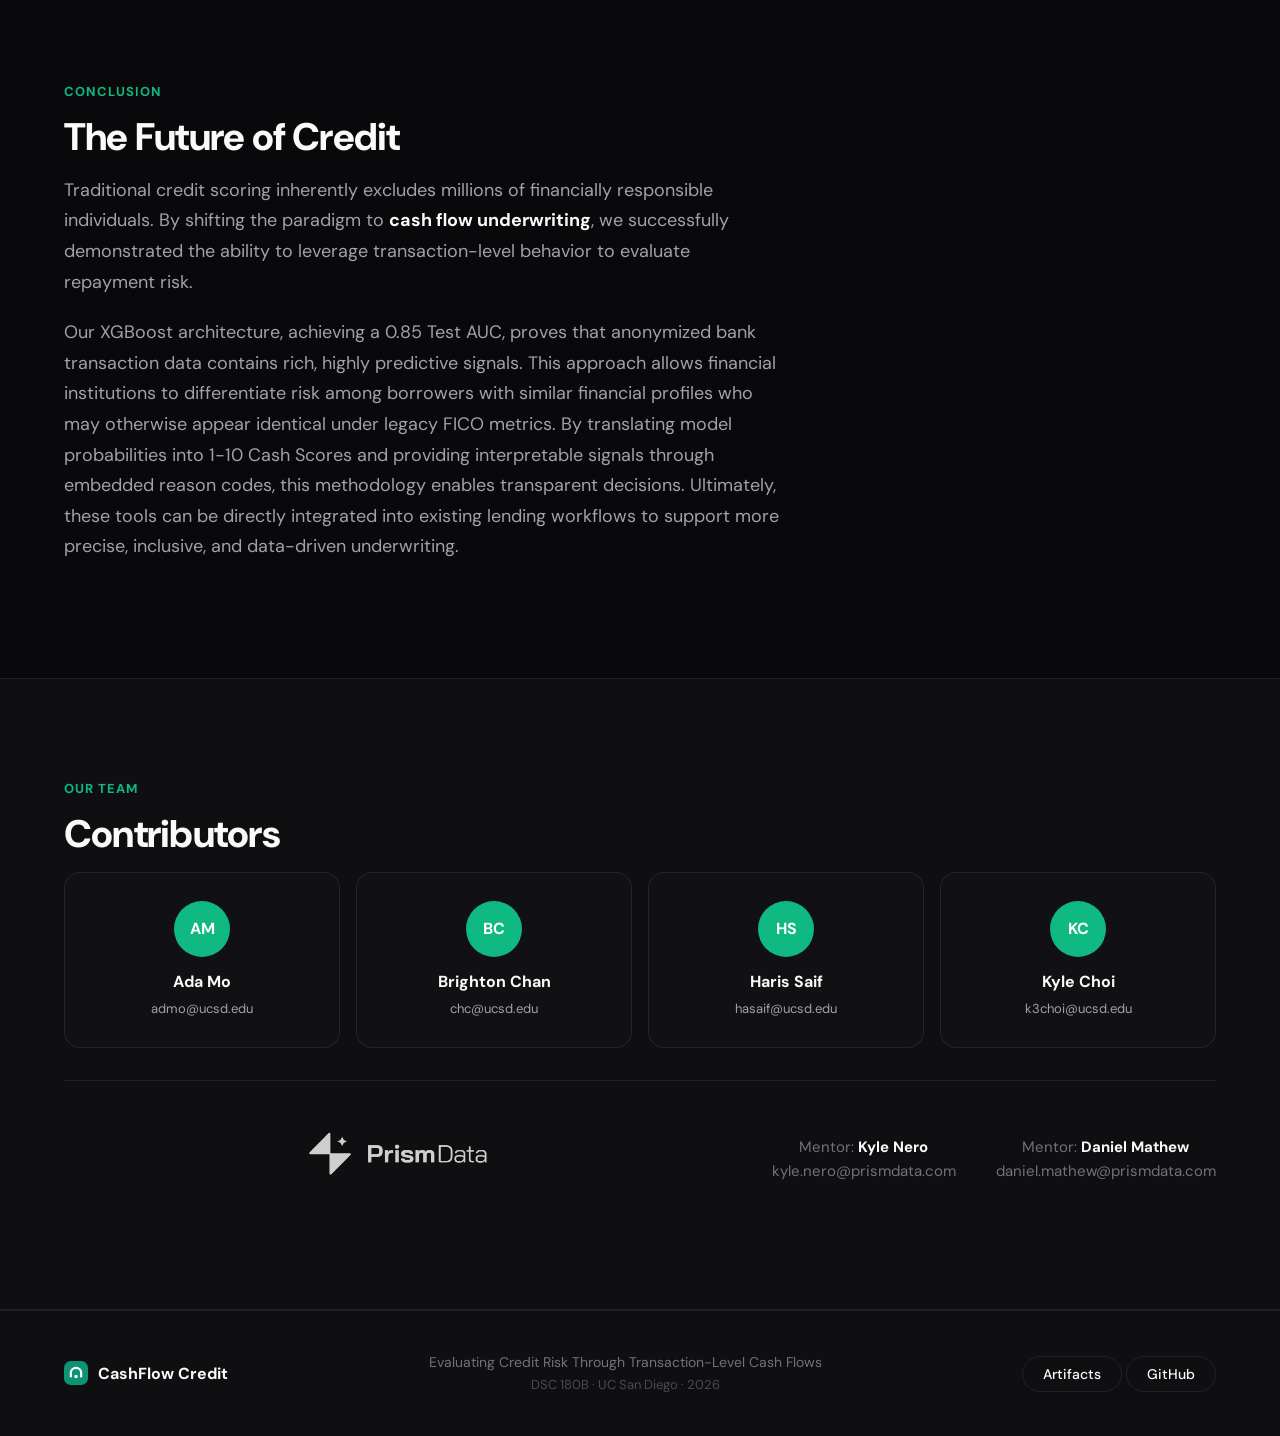
==== commit 0181da86: "site" ====
--- a/docs/index.html
+++ b/docs/index.html
@@ -41,7 +41,9 @@
                 <li><a href="#results">Results</a></li>
                 <li><a href="#conclusion">Conclusion</a></li>
                 <li><a href="https://github.com/harisdsc/DSC180B-artifacts" target="_blank" rel="noopener noreferrer"
-                        class="nav-cta" style="background: transparent !important; color: var(--foreground) !important; border: 1px solid var(--border);">Artifacts</a></li>
+                        class="nav-cta"
+                        style="background: transparent !important; color: var(--foreground) !important; border: 1px solid var(--border);">Artifacts</a>
+                </li>
                 <li><a href="https://github.com/harisdsc/DSC180B" target="_blank" rel="noopener noreferrer"
                         class="nav-cta">GitHub</a></li>
             </ul>
@@ -119,7 +121,7 @@
                 </div>
                 <div class="stat-divider"></div>
                 <div class="stat-item">
-                    <span class="stat-number">9,203</span>
+                    <span class="stat-number">9,319</span>
                     <span class="stat-label">Post-Exclusion Training Population</span>
                 </div>
                 <div class="stat-divider"></div>
@@ -137,12 +139,21 @@
             <h2 class="section-title">Why Traditional Credit Scoring<br />Falls Short</h2>
             <div class="intro-grid">
                 <div class="intro-text">
-                    <p>Traditional credit scoring models rely heavily on past repayment records, systematically putting credit-thin individuals such as students, new immigrants, and cash-based workers at a disadvantage when applying for loans.</p>
-                    <p>To address this gap, we implement a cash-flow underwriting model that measures credit risk by leveraging income stability, spending patterns, and liquidity dynamics from bank transaction data.</p>
+                    <p>Traditional credit scoring models rely heavily on past repayment records, systematically putting
+                        credit-thin individuals such as students, new immigrants, and cash-based workers at a
+                        disadvantage when applying for loans.</p>
+                    <p>To address this gap, we implement a cash-flow underwriting model that measures credit risk by
+                        leveraging income stability, spending patterns, and liquidity dynamics from bank transaction
+                        data.</p>
                 </div>
                 <div class="intro-text">
-                    <p>Instead of depending solely on historical credit lines, our model parses everyday cash-flows to evaluate creditworthiness more inclusively via a dynamic metric: the <strong>Cash Score</strong>.</p>
-                    <p style="padding-top: 8px; border-top: 1px solid var(--border); font-size: 0.9rem;"><strong>Project Scope:</strong> We strictly focused on feature engineering and predictive modeling using raw transaction logs to forecast delinquency risk. We did not test for demographic fairness due to the strict anonymization of the dataset.</p>
+                    <p>Instead of depending solely on historical credit lines, our model parses everyday cash-flows to
+                        evaluate creditworthiness more inclusively via a dynamic metric: the <strong>Cash
+                            Score</strong>.</p>
+                    <p style="padding-top: 8px; border-top: 1px solid var(--border); font-size: 0.9rem;"><strong>Project
+                            Scope:</strong> We strictly focused on feature engineering and predictive modeling using raw
+                        transaction logs to forecast delinquency risk. We did not test for demographic fairness due to
+                        the strict anonymization of the dataset.</p>
                 </div>
             </div>
 
@@ -156,7 +167,8 @@
                         </svg>
                     </div>
                     <h3>Inclusive Assessments</h3>
-                    <p>By removing the dependency on historical debt usage, we differentiate risk among borrowers with similar financial profiles but no traditional credit footprint.</p>
+                    <p>By removing the dependency on historical debt usage, we differentiate risk among borrowers with
+                        similar financial profiles but no traditional credit footprint.</p>
                 </div>
                 <div class="feature-card">
                     <div class="feature-icon">
@@ -167,7 +179,8 @@
                         </svg>
                     </div>
                     <h3>Data-Driven Thresholds</h3>
-                    <p>Utilizing tree-based boosting architectures with AUC-ROC performance evaluations to allow lenders to set customizable risk thresholds based on their specific tolerance preferences.</p>
+                    <p>Utilizing tree-based boosting architectures with AUC-ROC performance evaluations to allow lenders
+                        to set customizable risk thresholds based on their specific tolerance preferences.</p>
                 </div>
                 <div class="feature-card">
                     <div class="feature-icon">
@@ -178,7 +191,8 @@
                         </svg>
                     </div>
                     <h3>Transparent Decisions</h3>
-                    <p>Producing interpretable signals through actionable "reason codes" so underwriters understand exactly what financial behaviors are impacting a score.</p>
+                    <p>Producing interpretable signals through actionable "reason codes" so underwriters understand
+                        exactly what financial behaviors are impacting a score.</p>
                 </div>
             </div>
         </div>
@@ -188,7 +202,8 @@
         <div class="container">
             <span class="section-tag">Data</span>
             <h2 class="section-title">Hierarchical Financial Records</h2>
-            <p class="section-desc">We utilized a proprietary, anonymized dataset provided by Prism Data, consisting of millions of banking records securely linked to specific evaluation dates.</p>
+            <p class="section-desc">We utilized a proprietary, anonymized dataset provided by Prism Data, consisting of
+                millions of banking records securely linked to specific evaluation dates.</p>
 
             <div class="data-grid">
                 <div class="data-card">
@@ -196,19 +211,26 @@
                         <h3>Target Variable</h3>
                         <span class="pill">Delinquency (DQ)</span>
                     </div>
-                    <p>Our target was forecasting a delinquent payment, defined as "a payment that is late or missed past its due date." Our population consisted of ~10% delinquent consumers (DQ=1) and ~90% non-delinquent consumers (DQ=0).</p>
+                    <p>Our target was forecasting a delinquent payment, defined as "a payment that is late or missed
+                        past its due date." Our population consisted of ~10% delinquent consumers (DQ=1) and ~90%
+                        non-delinquent consumers (DQ=0).</p>
                 </div>
                 <div class="data-card">
                     <div class="data-card-top">
                         <h3>Exclusion Funnel</h3>
-                        <span class="pill">9,203 Valid Users</span>
-                    </div>
-                    <p>We started with 12,000 consumers and applied a strict screening funnel: dropping duplicates in transaction/account IDs, removing consumers without valid accounts, and dropping users with fewer than 3 months of transaction history.</p>
-                </div>
-            </div>
-            
-            <div style="margin-top: 24px; text-align: center; background: var(--background-card); padding: 16px; border: 1px solid var(--border); border-radius: var(--radius-lg);">
-                <img src="image/Balance_Comparison.png" alt="Running Balance Comparison Over Time: Delinquent vs Non-Delinquent" style="max-height: 400px; margin: 0 auto; display: block; border-radius: var(--radius);">
+                        <span class="pill">9,319 Valid Users</span>
+                    </div>
+                    <p>We started with 12,000 consumers and applied a strict screening funnel: dropping duplicates in
+                        transaction/account IDs, removing consumers without valid accounts, and dropping users with
+                        fewer than 3 months of transaction history.</p>
+                </div>
+            </div>
+
+            <div
+                style="margin-top: 24px; text-align: center; background: var(--background-card); padding: 16px; border: 1px solid var(--border); border-radius: var(--radius-lg);">
+                <img src="image/Balance_Comparison.png"
+                    alt="Running Balance Comparison Over Time: Delinquent vs Non-Delinquent"
+                    style="max-height: 400px; margin: 0 auto; display: block; border-radius: var(--radius);">
             </div>
         </div>
     </section>
@@ -217,7 +239,8 @@
         <div class="container">
             <span class="section-tag">Methods</span>
             <h2 class="section-title">Data Wrangling & Feature Engineering</h2>
-            <p class="section-desc">Our approach transforms raw, irregular transaction time-series into structured, consumer-level tabular features across multiple temporal dimensions.</p>
+            <p class="section-desc">Our approach transforms raw, irregular transaction time-series into structured,
+                consumer-level tabular features across multiple temporal dimensions.</p>
 
             <div class="pipeline">
                 <div class="pipeline-step">
@@ -226,7 +249,8 @@
                     </div>
                     <div class="pipeline-content">
                         <h3>Feature Engineering</h3>
-                        <p>We aggregated raw events into comprehensive financial profiles capturing liquidity, stability, and consumption.</p>
+                        <p>We aggregated raw events into comprehensive financial profiles capturing liquidity,
+                            stability, and consumption.</p>
                         <details class="accordion accordion-sm">
                             <summary class="accordion-trigger">
                                 <span>Feature Categories</span>
@@ -237,11 +261,19 @@
                             </summary>
                             <div class="accordion-content">
                                 <ul>
-                                    <li><strong>Income Features (Inflow stability):</strong> Monthly income, income volatility, source count, regularity, recency across 1, 3, 6, and 12-month windows.</li>
-                                    <li><strong>Income-to-Spending Ratio Features (Consumption burden):</strong> Category ratios, multi-window summaries (1/3/6/9m), and income-adjusted intensity.</li>
-                                    <li><strong>Balance Features (Liquidity trajectory):</strong> Reconstructed running balance series, volatility, drawdowns, trend slopes, and overdraft flags.</li>
-                                    <li><strong>Account Features (Resource composition):</strong> Total/avg balances, account diversity, dispersion, negative exposure, and wealth tiers.</li>
-                                    <li><strong>Temporal Behavior Features (Financial regularity):</strong> Weekday spending habits, bill-cycle timing (day-of-month), transaction periodicity, spectral stability (CWT).</li>
+                                    <li><strong>Income Features (Inflow stability):</strong> Monthly income, income
+                                        volatility, source count, regularity, recency across 1, 3, 6, and 12-month
+                                        windows.</li>
+                                    <li><strong>Income-to-Spending Ratio Features (Consumption burden):</strong>
+                                        Category ratios, multi-window summaries (1/3/6/9m), and income-adjusted
+                                        intensity.</li>
+                                    <li><strong>Balance Features (Liquidity trajectory):</strong> Reconstructed running
+                                        balance series, volatility, drawdowns, trend slopes, and overdraft flags.</li>
+                                    <li><strong>Account Features (Resource composition):</strong> Total/avg balances,
+                                        account diversity, dispersion, negative exposure, and wealth tiers.</li>
+                                    <li><strong>Temporal Behavior Features (Financial regularity):</strong> Weekday
+                                        spending habits, bill-cycle timing (day-of-month), transaction periodicity,
+                                        spectral stability (CWT).</li>
                                 </ul>
                             </div>
                         </details>
@@ -254,7 +286,8 @@
                     </div>
                     <div class="pipeline-content">
                         <h3>Feature Selection</h3>
-                        <p>To reduce high dimensionality and eliminate noise, we applied rigorous selection methodologies to isolate the most predictive signals.</p>
+                        <p>To reduce high dimensionality and eliminate noise, we applied rigorous selection
+                            methodologies to isolate the most predictive signals.</p>
                         <details class="accordion accordion-sm">
                             <summary class="accordion-trigger">
                                 <span>Selection Techniques</span>
@@ -265,12 +298,18 @@
                             </summary>
                             <div class="accordion-content">
                                 <ul>
-                                    <li><strong>L1-Lasso Regularization:</strong> Drove weights of less predictive features to zero.</li>
-                                    <li><strong>Feature Importance:</strong> Retained the top 50 features with the largest importance weights.</li>
-                                    <li><strong>Max_Features Hyperparameter:</strong> Utilized embedded feature selection directly within tree models.</li>
-                                    <li><strong>Zero-Variance Elimination:</strong> Automatically removed features containing zero-variance.</li>
-                                    <li><strong>Collinearity Screening:</strong> Dropped highly correlating redundant features (>0.85).</li>
-                                    <li><strong>Manual Inspection:</strong> Manually picked out and removed certain uninterpretable features to preserve reason-code clarity.</li>
+                                    <li><strong>L1-Lasso Regularization:</strong> Drove weights of less predictive
+                                        features to zero.</li>
+                                    <li><strong>Feature Importance:</strong> Retained the top 50 features with the
+                                        largest importance weights.</li>
+                                    <li><strong>Max_Features Hyperparameter:</strong> Utilized embedded feature
+                                        selection directly within tree models.</li>
+                                    <li><strong>Zero-Variance Elimination:</strong> Automatically removed features
+                                        containing zero-variance.</li>
+                                    <li><strong>Collinearity Screening:</strong> Dropped highly correlating redundant
+                                        features (>0.85).</li>
+                                    <li><strong>Manual Inspection:</strong> Manually picked out and removed certain
+                                        uninterpretable features to preserve reason-code clarity.</li>
                                 </ul>
                             </div>
                         </details>
@@ -283,7 +322,8 @@
                     </div>
                     <div class="pipeline-content">
                         <h3>Model Training & Tuning</h3>
-                        <p>We trained multiple models to predict the probability of delinquency using a strict 80-20 Train-Test split.</p>
+                        <p>We trained multiple models to predict the probability of delinquency using a strict 80-20
+                            Train-Test split.</p>
                         <details class="accordion accordion-sm">
                             <summary class="accordion-trigger">
                                 <span>Optimization Details</span>
@@ -293,8 +333,13 @@
                                 </svg>
                             </summary>
                             <div class="accordion-content">
-                                <p>We utilized <strong>Optuna</strong> for comprehensive hyper-parameter tuning across our gradient-boosted decision trees (XGBoost, LightGBM) and evaluated baseline Logistic Regression models.</p>
-                                <p>Because our target labels were highly skewed (~10% DQ), we explicitly avoided using standard accuracy as a metric. We utilized specific Imbalanced Data Handling techniques (such as <code>scale_pos_weight</code> and balanced class weights) and strictly evaluated model performance using <strong>AUC-ROC</strong>.</p>
+                                <p>We utilized <strong>Optuna</strong> for comprehensive hyper-parameter tuning across
+                                    our gradient-boosted decision trees (XGBoost, LightGBM) and evaluated baseline
+                                    Logistic Regression models.</p>
+                                <p>Because our target labels were highly skewed (~10% DQ), we explicitly avoided using
+                                    standard accuracy as a metric. We utilized specific Imbalanced Data Handling
+                                    techniques (such as <code>scale_pos_weight</code> and balanced class weights) and
+                                    strictly evaluated model performance using <strong>AUC-ROC</strong>.</p>
                             </div>
                         </details>
                     </div>
@@ -307,7 +352,8 @@
         <div class="container">
             <span class="section-tag">Results</span>
             <h2 class="section-title">Results &amp; Discussion</h2>
-            <p class="section-desc">Our final XGBoost model successfully demonstrates the robust predictive power of cash-flow underwriting, allowing for transparent deployment into actual lending workflows.</p>
+            <p class="section-desc">Our final XGBoost model successfully demonstrates the robust predictive power of
+                cash-flow underwriting, allowing for transparent deployment into actual lending workflows.</p>
 
             <div class="results-grid">
                 <div class="result-card">
@@ -348,9 +394,13 @@
                         </svg>
                     </div>
                     <h3>Production Outputs & Reason Codes</h3>
-                    <p>Translating continuous default probabilities into actionable lending metrics and transparent decisions.</p>
-                    <div style="background: var(--background-muted); border-radius: var(--radius); border: 1px solid var(--border); overflow: hidden;">
-                        <img src="image/model_products.png" alt="Production Outputs: Model output translates via (1-probability)x10 to a Cash Score of 7.54, accompanied by top 3 Reason Codes." style="width: 100%; display: block;">
+                    <p>Translating continuous default probabilities into actionable lending metrics and transparent
+                        decisions.</p>
+                    <div
+                        style="background: var(--background-muted); border-radius: var(--radius); border: 1px solid var(--border); overflow: hidden;">
+                        <img src="image/model_products.png"
+                            alt="Production Outputs: Model output translates via (1-probability)x10 to a Cash Score of 7.54, accompanied by top 3 Reason Codes."
+                            style="width: 100%; display: block;">
                     </div>
                 </div>
             </div>
@@ -362,8 +412,16 @@
             <div class="conclusion-block">
                 <span class="section-tag">Conclusion</span>
                 <h2 class="section-title">The Future of Credit</h2>
-                <p>Traditional credit scoring inherently excludes millions of financially responsible individuals. By shifting the paradigm to <strong>cash flow underwriting</strong>, we successfully demonstrated the ability to leverage transaction-level behavior to evaluate repayment risk.</p>
-                <p>Our XGBoost architecture, achieving a 0.85 Test AUC, proves that anonymized bank transaction data contains rich, highly predictive signals. This approach allows financial institutions to differentiate risk among borrowers with similar financial profiles who may otherwise appear identical under legacy FICO metrics. By translating model probabilities into 1-10 Cash Scores and providing interpretable signals through embedded reason codes, this methodology enables transparent decisions. Ultimately, these tools can be directly integrated into existing lending workflows to support more precise, inclusive, and data-driven underwriting.</p>
+                <p>Traditional credit scoring inherently excludes millions of financially responsible individuals. By
+                    shifting the paradigm to <strong>cash flow underwriting</strong>, we successfully demonstrated the
+                    ability to leverage transaction-level behavior to evaluate repayment risk.</p>
+                <p>Our XGBoost architecture, achieving a 0.85 Test AUC, proves that anonymized bank transaction data
+                    contains rich, highly predictive signals. This approach allows financial institutions to
+                    differentiate risk among borrowers with similar financial profiles who may otherwise appear
+                    identical under legacy FICO metrics. By translating model probabilities into 1-10 Cash Scores and
+                    providing interpretable signals through embedded reason codes, this methodology enables transparent
+                    decisions. Ultimately, these tools can be directly integrated into existing lending workflows to
+                    support more precise, inclusive, and data-driven underwriting.</p>
             </div>
         </div>
     </section>
@@ -394,8 +452,10 @@
                     <p>k3choi@ucsd.edu</p>
                 </div>
             </div>
-            <div class="mentors-row" style="margin-top: 32px; padding-top: 24px; border-top: 1px solid var(--border); display: flex; align-items: center; justify-content: center; gap: 40px; flex-wrap: wrap;">
-                <img src="image/prism_logo_trans.png" alt="Prism Data" style="height: 100px; filter: brightness(0) invert(1); opacity: 0.8; margin: 0 auto 8px;">
+            <div class="mentors-row"
+                style="margin-top: 32px; padding-top: 24px; border-top: 1px solid var(--border); display: flex; align-items: center; justify-content: center; gap: 40px; flex-wrap: wrap;">
+                <img src="image/prism_logo_trans.png" alt="Prism Data"
+                    style="height: 100px; filter: brightness(0) invert(1); opacity: 0.8; margin: 0 auto 8px;">
                 <div>
                     <p>Mentor: <strong>Kyle Nero</strong><br>kyle.nero@prismdata.com</p>
                 </div>
@@ -423,7 +483,8 @@
                 <p class="footer-sub">DSC 180B &middot; UC San Diego &middot; 2026</p>
             </div>
             <div class="footer-links">
-                <a href="https://github.com/harisdsc/DSC180B-artifacts" target="_blank" rel="noopener noreferrer">Artifacts</a>
+                <a href="https://github.com/harisdsc/DSC180B-artifacts" target="_blank"
+                    rel="noopener noreferrer">Artifacts</a>
                 <a href="https://github.com/harisdsc/DSC180B" target="_blank" rel="noopener noreferrer">GitHub</a>
             </div>
         </div>
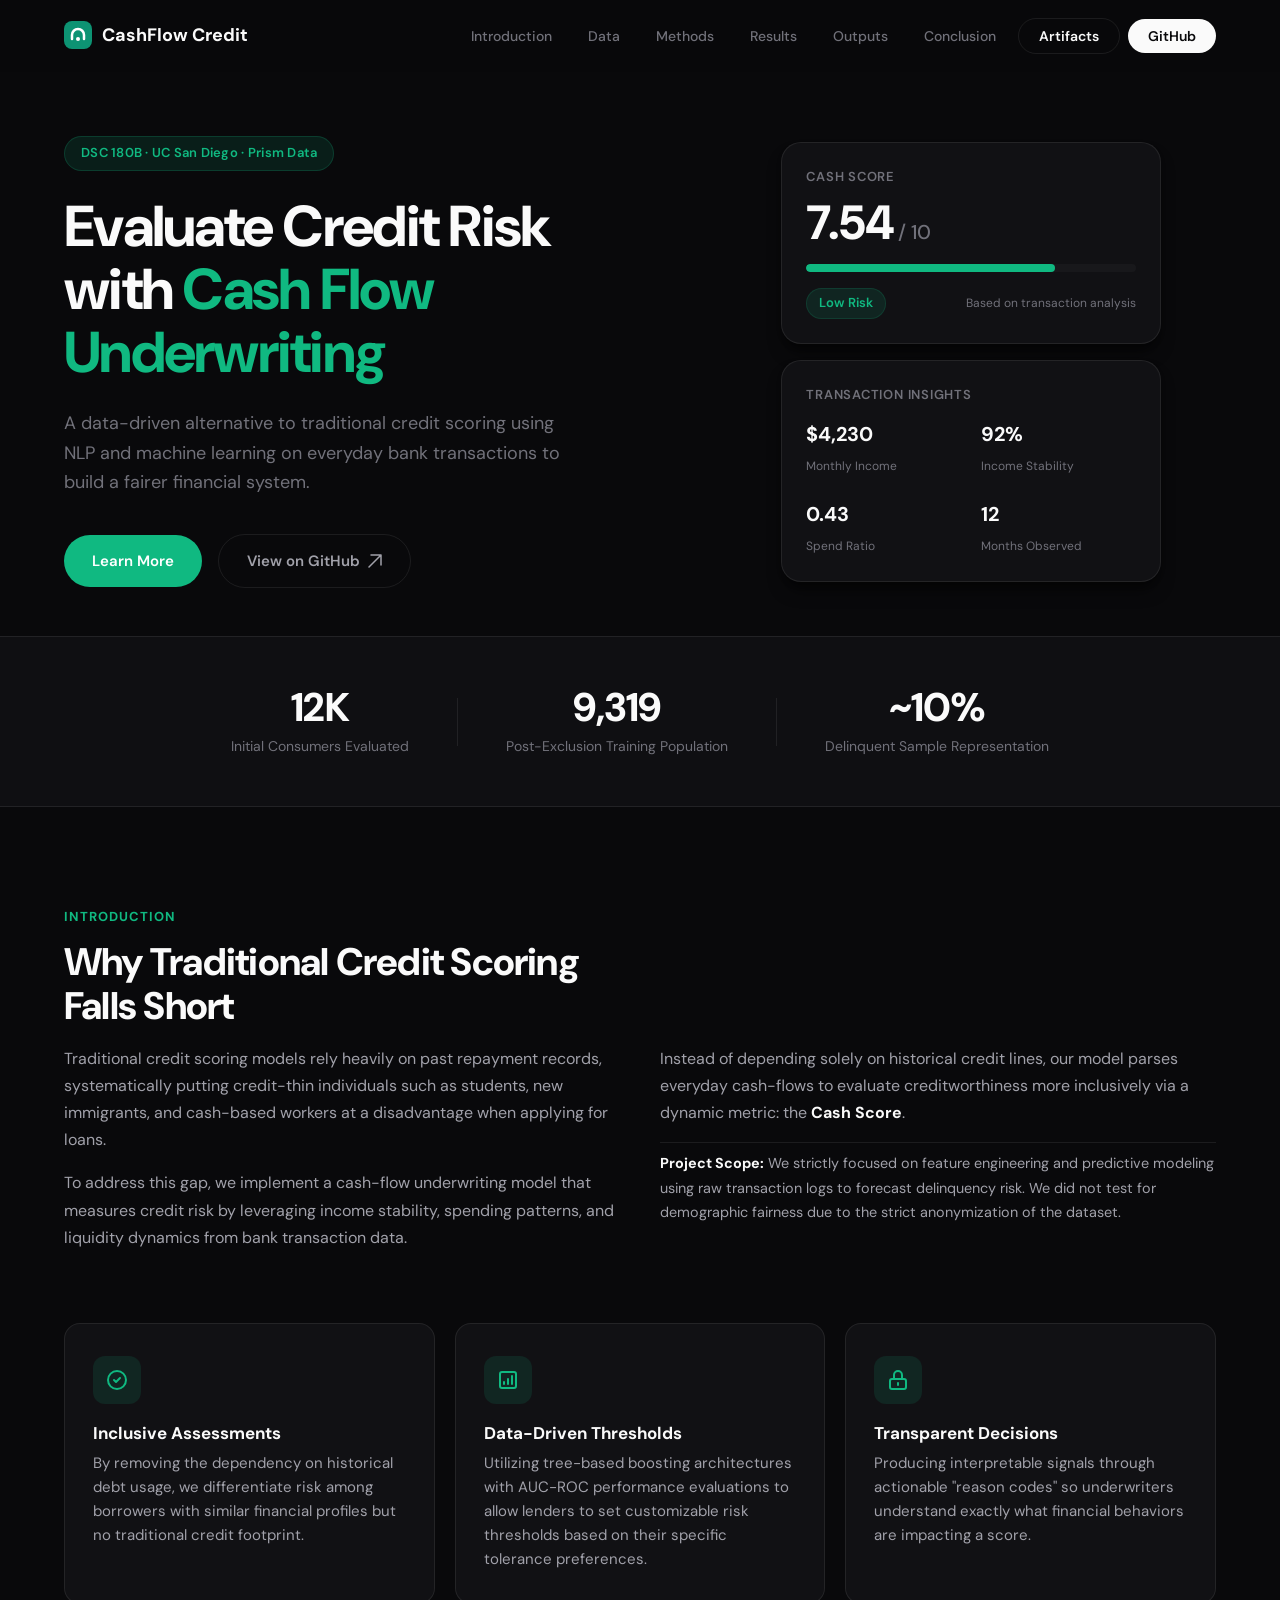
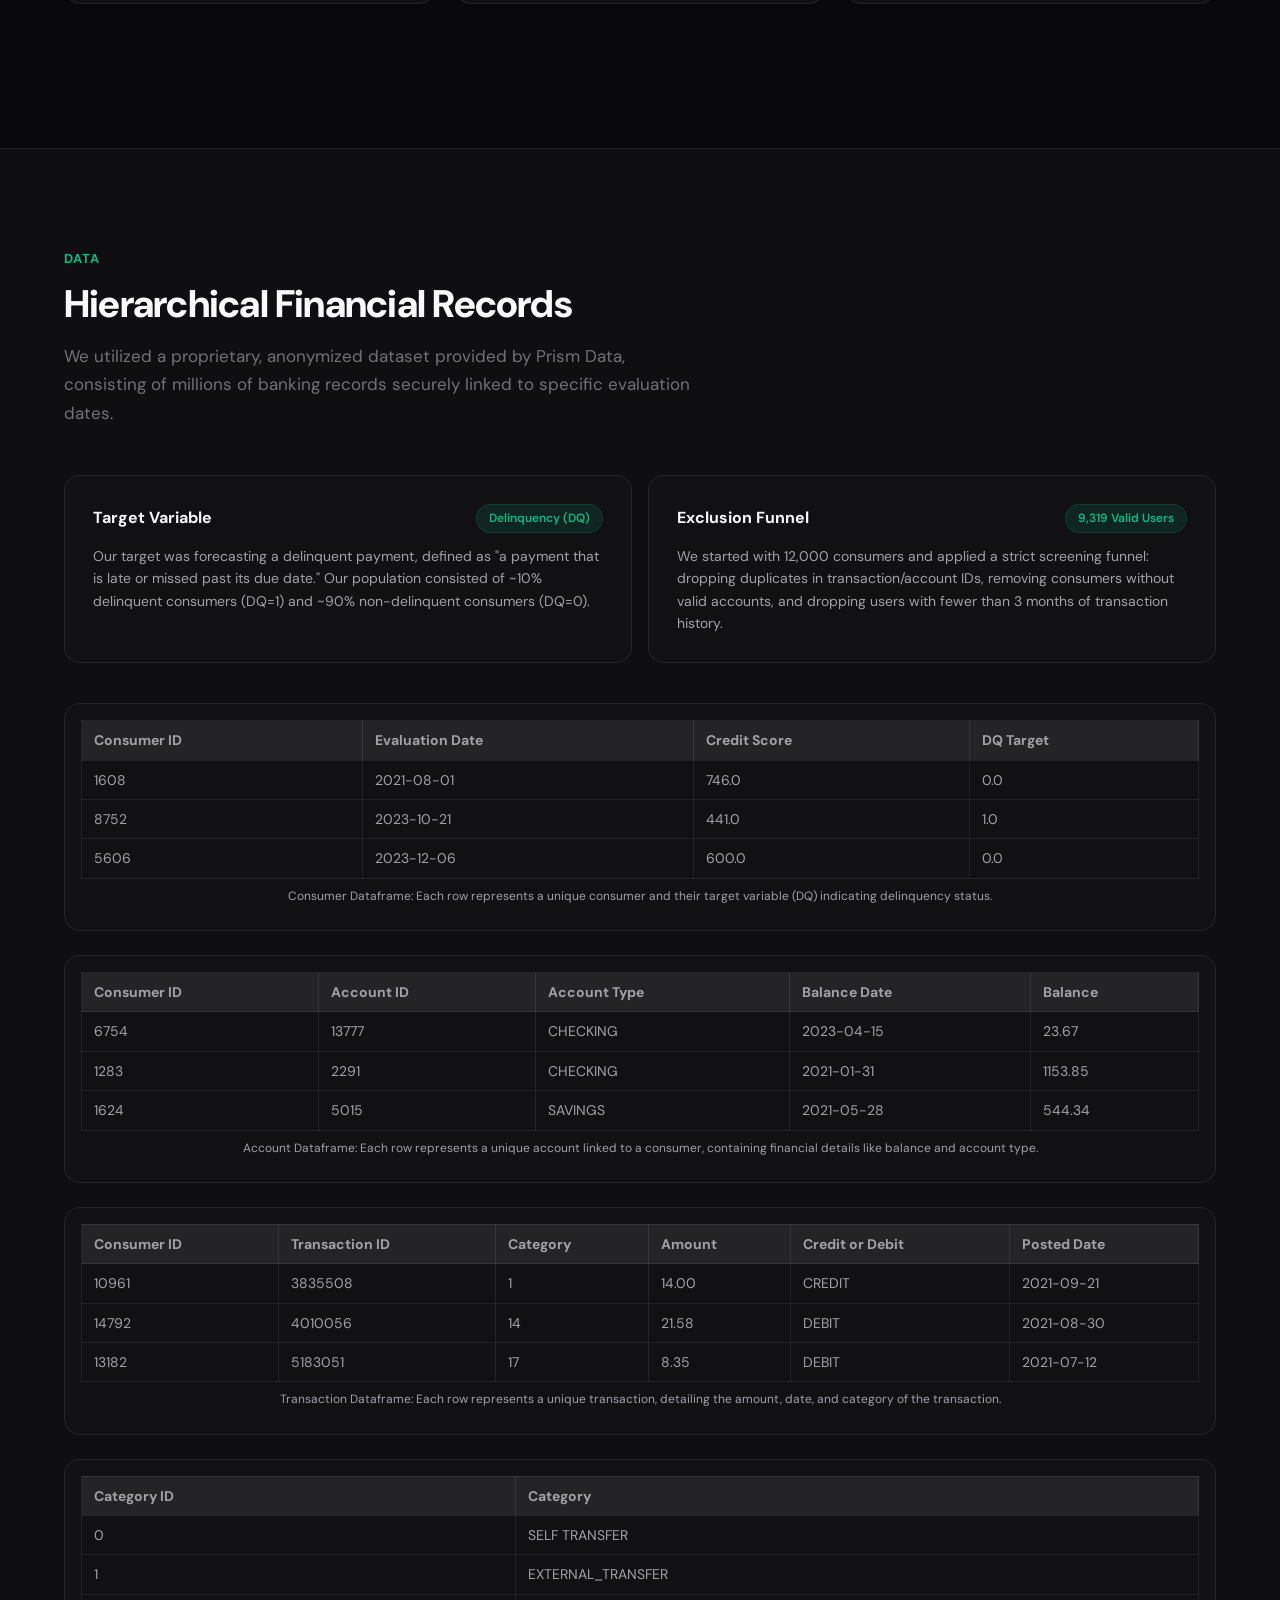
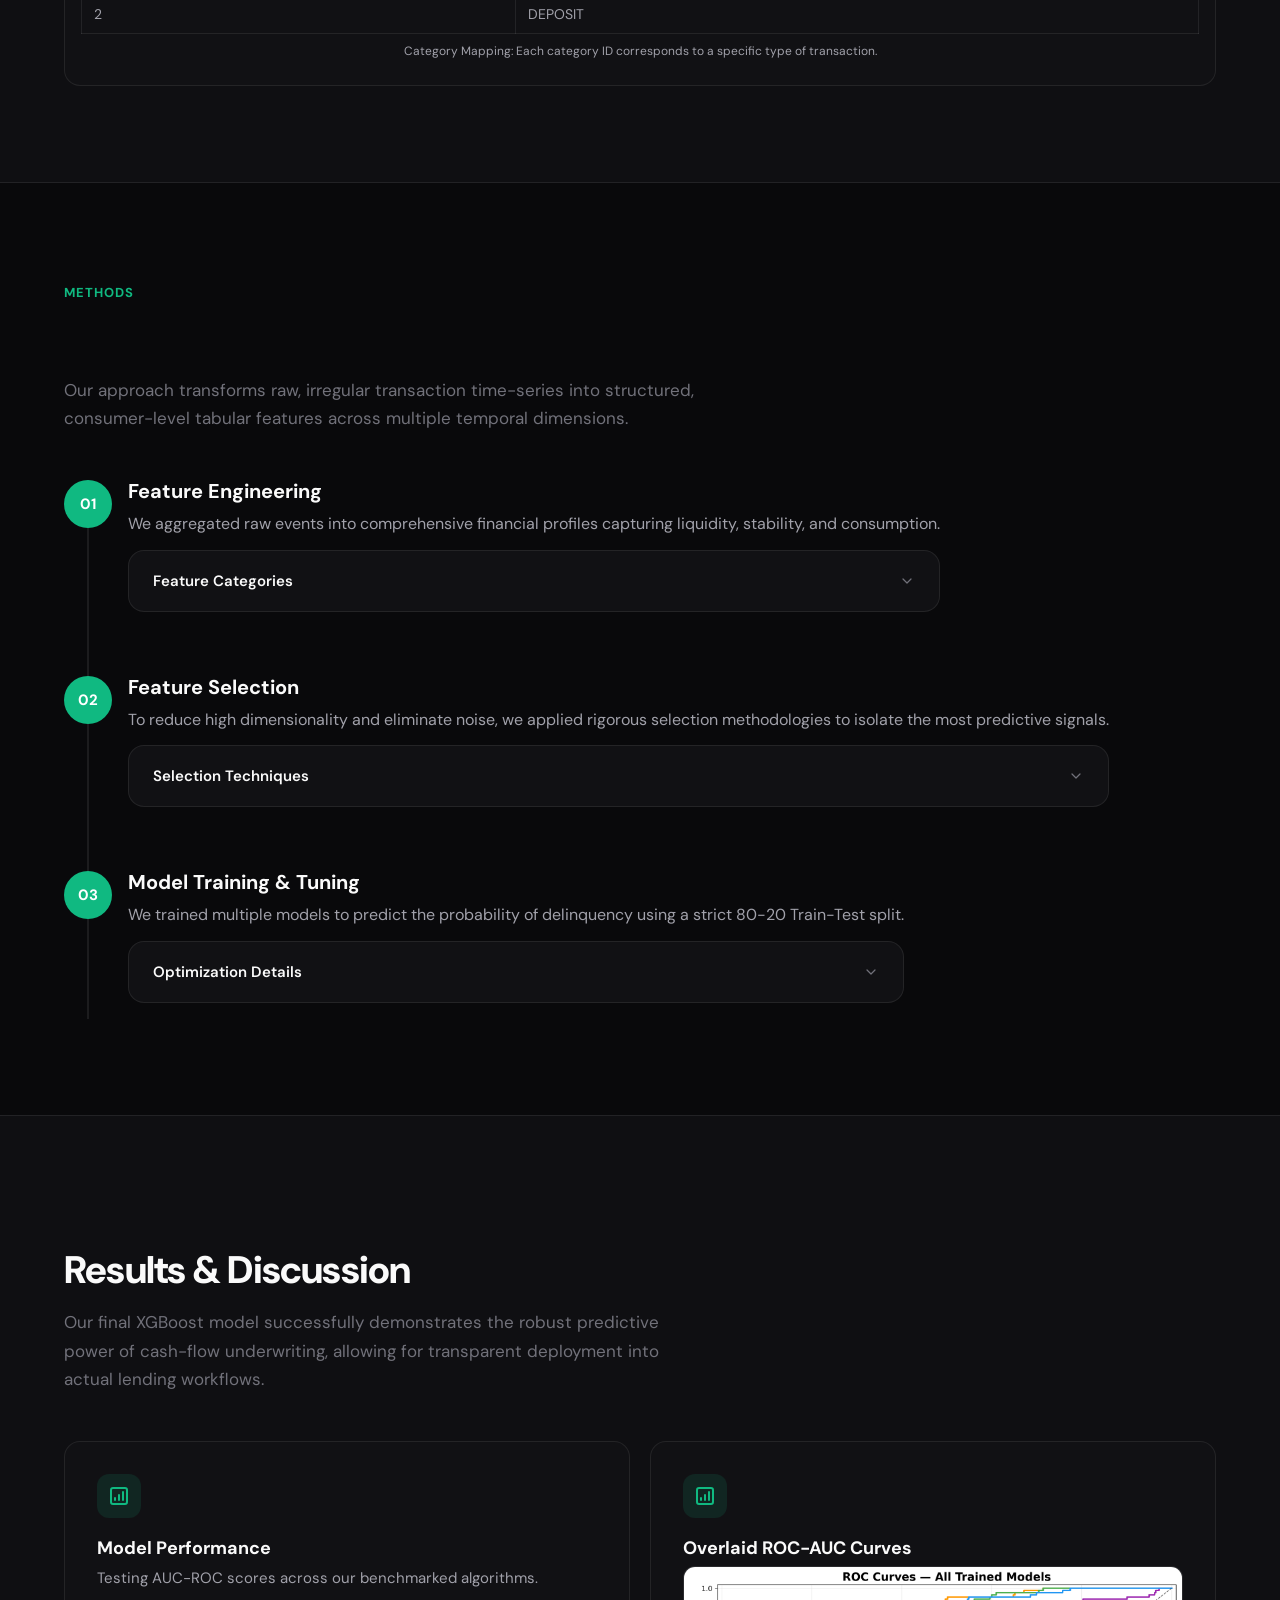
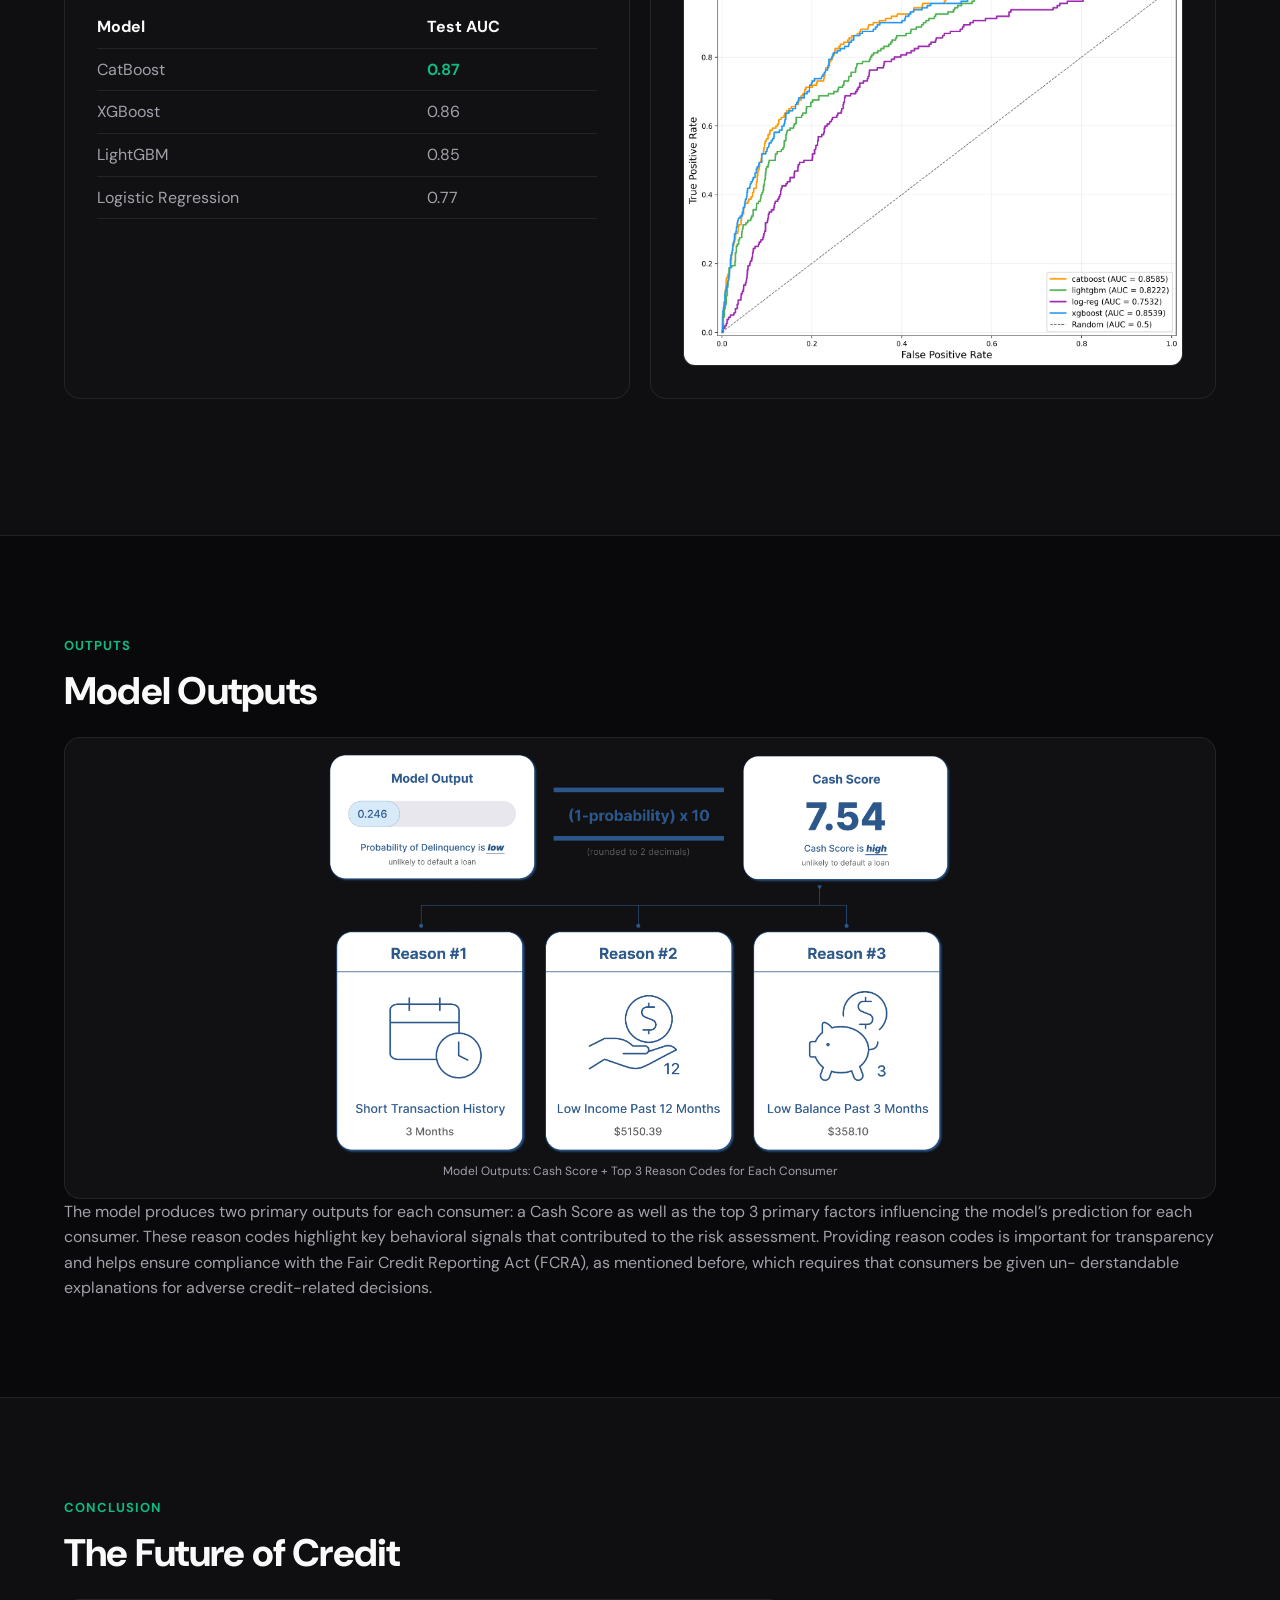
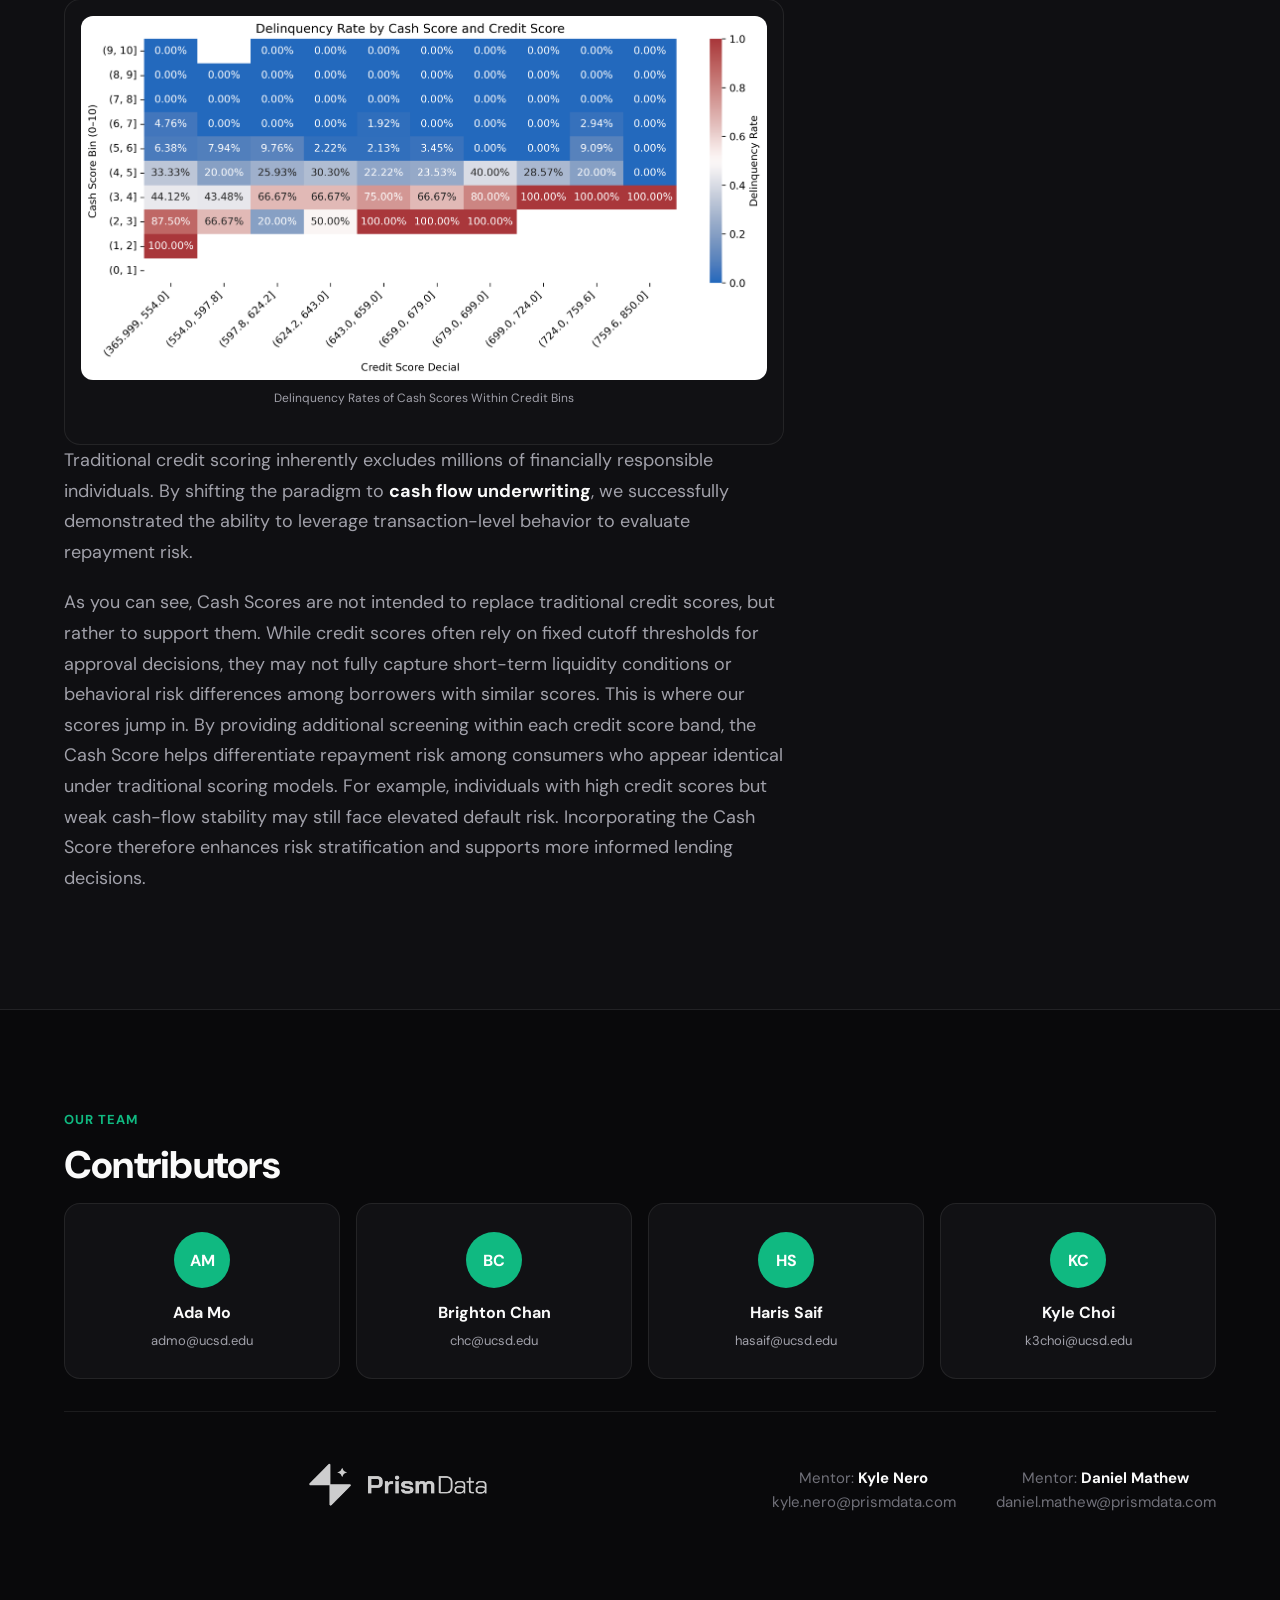
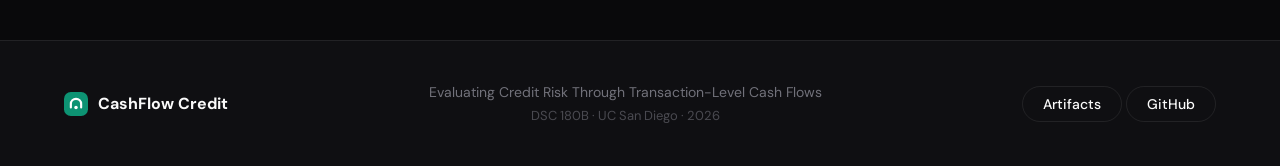
==== commit 452bcfa9: "site" ====
--- a/docs/index.html
+++ b/docs/index.html
@@ -39,6 +39,7 @@
                 <li><a href="#data">Data</a></li>
                 <li><a href="#methods">Methods</a></li>
                 <li><a href="#results">Results</a></li>
+                <li><a href="#outputs">Outputs</a></li>
                 <li><a href="#conclusion">Conclusion</a></li>
                 <li><a href="https://github.com/harisdsc/DSC180B-artifacts" target="_blank" rel="noopener noreferrer"
                         class="nav-cta"
@@ -226,11 +227,169 @@
                 </div>
             </div>
 
-            <div
+            <!-- <div
                 style="margin-top: 24px; text-align: center; background: var(--background-card); padding: 16px; border: 1px solid var(--border); border-radius: var(--radius-lg);">
                 <img src="image/Balance_Comparison.png"
                     alt="Running Balance Comparison Over Time: Delinquent vs Non-Delinquent"
                     style="max-height: 400px; margin: 0 auto; display: block; border-radius: var(--radius);">
+            </div> -->
+            <div
+                style="margin-top: 24px; text-align: center; background: var(--background-card); padding: 16px; border: 1px solid var(--border); border-radius: var(--radius-lg); overflow-x: auto;">
+                <table style="width: 100%; border-collapse: collapse; font-size: 14px; text-align: left;">
+                    <caption
+                        style="caption-side: bottom; padding: 8px; font-size: 12px; color: var(--text-muted); text-align: center;">
+                        Consumer Dataframe: Each row represents a unique consumer and their target variable (DQ)
+                        indicating delinquency status.
+                    </caption>
+                    <thead>
+                        <tr style="background: var(--border);">
+                            <th style="padding: 8px 12px; border: 1px solid var(--border);">Consumer ID</th>
+                            <th style="padding: 8px 12px; border: 1px solid var(--border);">Evaluation Date</th>
+                            <th style="padding: 8px 12px; border: 1px solid var(--border);">Credit Score</th>
+                            <th style="padding: 8px 12px; border: 1px solid var(--border);">DQ Target</th>
+                        </tr>
+                    </thead>
+                    <tbody>
+                        <tr>
+                            <td style="padding: 8px 12px; border: 1px solid var(--border);">1608</td>
+                            <td style="padding: 8px 12px; border: 1px solid var(--border);">2021-08-01</td>
+                            <td style="padding: 8px 12px; border: 1px solid var(--border);">746.0</td>
+                            <td style="padding: 8px 12px; border: 1px solid var(--border);">0.0</td>
+                        </tr>
+                        <tr>
+                            <td style="padding: 8px 12px; border: 1px solid var(--border);">8752</td>
+                            <td style="padding: 8px 12px; border: 1px solid var(--border);">2023-10-21</td>
+                            <td style="padding: 8px 12px; border: 1px solid var(--border);">441.0</td>
+                            <td style="padding: 8px 12px; border: 1px solid var(--border);">1.0</td>
+                        </tr>
+                        <tr>
+                            <td style="padding: 8px 12px; border: 1px solid var(--border);">5606</td>
+                            <td style="padding: 8px 12px; border: 1px solid var(--border);">2023-12-06</td>
+                            <td style="padding: 8px 12px; border: 1px solid var(--border);">600.0</td>
+                            <td style="padding: 8px 12px; border: 1px solid var(--border);">0.0</td>
+                        </tr>
+                    </tbody>
+                </table>
+            </div>
+
+            <div
+                style="margin-top: 24px; text-align: center; background: var(--background-card); padding: 16px; border: 1px solid var(--border); border-radius: var(--radius-lg); overflow-x: auto;">
+                <table style="width: 100%; border-collapse: collapse; font-size: 14px; text-align: left;">
+                    <caption
+                        style="caption-side: bottom; padding: 8px; font-size: 12px; color: var(--text-muted); text-align: center;">
+                        Account Dataframe: Each row represents a unique account linked to a consumer, containing
+                        financial details like balance and account type.
+                    </caption>
+                    <thead>
+                        <tr style="background: var(--border);">
+                            <th style="padding: 8px 12px; border: 1px solid var(--border);">Consumer ID</th>
+                            <th style="padding: 8px 12px; border: 1px solid var(--border);">Account ID</th>
+                            <th style="padding: 8px 12px; border: 1px solid var(--border);">Account Type</th>
+                            <th style="padding: 8px 12px; border: 1px solid var(--border);">Balance Date</th>
+                            <th style="padding: 8px 12px; border: 1px solid var(--border);">Balance</th>
+                        </tr>
+                    </thead>
+                    <tbody>
+                        <tr>
+                            <td style="padding: 8px 12px; border: 1px solid var(--border);">6754</td>
+                            <td style="padding: 8px 12px; border: 1px solid var(--border);">13777</td>
+                            <td style="padding: 8px 12px; border: 1px solid var(--border);">CHECKING</td>
+                            <td style="padding: 8px 12px; border: 1px solid var(--border);">2023-04-15</td>
+                            <td style="padding: 8px 12px; border: 1px solid var(--border);">23.67</td>
+                        </tr>
+                        <tr>
+                            <td style="padding: 8px 12px; border: 1px solid var(--border);">1283</td>
+                            <td style="padding: 8px 12px; border: 1px solid var(--border);">2291</td>
+                            <td style="padding: 8px 12px; border: 1px solid var(--border);">CHECKING</td>
+                            <td style="padding: 8px 12px; border: 1px solid var(--border);">2021-01-31</td>
+                            <td style="padding: 8px 12px; border: 1px solid var(--border);">1153.85</td>
+                        </tr>
+                        <tr>
+                            <td style="padding: 8px 12px; border: 1px solid var(--border);">1624</td>
+                            <td style="padding: 8px 12px; border: 1px solid var(--border);">5015</td>
+                            <td style="padding: 8px 12px; border: 1px solid var(--border);">SAVINGS</td>
+                            <td style="padding: 8px 12px; border: 1px solid var(--border);">2021-05-28</td>
+                            <td style="padding: 8px 12px; border: 1px solid var(--border);">544.34</td>
+                        </tr>
+                    </tbody>
+                </table>
+            </div>
+
+            <div
+                style="margin-top: 24px; text-align: center; background: var(--background-card); padding: 16px; border: 1px solid var(--border); border-radius: var(--radius-lg); overflow-x: auto;">
+                <table style="width: 100%; border-collapse: collapse; font-size: 14px; text-align: left;">
+                    <caption
+                        style="caption-side: bottom; padding: 8px; font-size: 12px; color: var(--text-muted); text-align: center;">
+                        Transaction Dataframe: Each row represents a unique transaction, detailing the amount, date, and
+                        category of the transaction.
+                    </caption>
+                    <thead>
+                        <tr style="background: var(--border);">
+                            <th style="padding: 8px 12px; border: 1px solid var(--border);">Consumer ID</th>
+                            <th style="padding: 8px 12px; border: 1px solid var(--border);">Transaction ID</th>
+                            <th style="padding: 8px 12px; border: 1px solid var(--border);">Category</th>
+                            <th style="padding: 8px 12px; border: 1px solid var(--border);">Amount</th>
+                            <th style="padding: 8px 12px; border: 1px solid var(--border);">Credit or Debit</th>
+                            <th style="padding: 8px 12px; border: 1px solid var(--border);">Posted Date</th>
+                        </tr>
+                    </thead>
+                    <tbody>
+                        <tr>
+                            <td style="padding: 8px 12px; border: 1px solid var(--border);">10961</td>
+                            <td style="padding: 8px 12px; border: 1px solid var(--border);">3835508</td>
+                            <td style="padding: 8px 12px; border: 1px solid var(--border);">1</td>
+                            <td style="padding: 8px 12px; border: 1px solid var(--border);">14.00</td>
+                            <td style="padding: 8px 12px; border: 1px solid var(--border);">CREDIT</td>
+                            <td style="padding: 8px 12px; border: 1px solid var(--border);">2021-09-21</td>
+                        </tr>
+                        <tr>
+                            <td style="padding: 8px 12px; border: 1px solid var(--border);">14792</td>
+                            <td style="padding: 8px 12px; border: 1px solid var(--border);">4010056</td>
+                            <td style="padding: 8px 12px; border: 1px solid var(--border);">14</td>
+                            <td style="padding: 8px 12px; border: 1px solid var(--border);">21.58</td>
+                            <td style="padding: 8px 12px; border: 1px solid var(--border);">DEBIT</td>
+                            <td style="padding: 8px 12px; border: 1px solid var(--border);">2021-08-30</td>
+                        </tr>
+                        <tr>
+                            <td style="padding: 8px 12px; border: 1px solid var(--border);">13182</td>
+                            <td style="padding: 8px 12px; border: 1px solid var(--border);">5183051</td>
+                            <td style="padding: 8px 12px; border: 1px solid var(--border);">17</td>
+                            <td style="padding: 8px 12px; border: 1px solid var(--border);">8.35</td>
+                            <td style="padding: 8px 12px; border: 1px solid var(--border);">DEBIT</td>
+                            <td style="padding: 8px 12px; border: 1px solid var(--border);">2021-07-12</td>
+                        </tr>
+                    </tbody>
+                </table>
+            </div>
+
+            <div
+                style="margin-top: 24px; text-align: center; background: var(--background-card); padding: 16px; border: 1px solid var(--border); border-radius: var(--radius-lg); overflow-x: auto;">
+                <table style="width: 100%; border-collapse: collapse; font-size: 14px; text-align: left;">
+                    <caption
+                        style="caption-side: bottom; padding: 8px; font-size: 12px; color: var(--text-muted); text-align: center;">
+                        Category Mapping: Each category ID corresponds to a specific type of transaction.
+                    </caption>
+                    <thead>
+                        <tr style="background: var(--border);">
+                            <th style="padding: 8px 12px; border: 1px solid var(--border);">Category ID</th>
+                            <th style="padding: 8px 12px; border: 1px solid var(--border);">Category</th>
+                        </tr>
+                    </thead>
+                    <tbody>
+                        <tr>
+                            <td style="padding: 8px 12px; border: 1px solid var(--border);">0</td>
+                            <td style="padding: 8px 12px; border: 1px solid var(--border);">SELF TRANSFER</td>
+                        </tr>
+                        <tr>
+                            <td style="padding: 8px 12px; border: 1px solid var(--border);">1</td>
+                            <td style="padding: 8px 12px; border: 1px solid var(--border);">EXTERNAL_TRANSFER</td>
+                        </tr>
+                        <tr>
+                            <td style="padding: 8px 12px; border: 1px solid var(--border);">2</td>
+                            <td style="padding: 8px 12px; border: 1px solid var(--border);">DEPOSIT</td>
+                        </tr>
+                    </tbody>
+                </table>
             </div>
         </div>
     </section>
@@ -372,33 +531,35 @@
                             <th style="padding-bottom:8px; color:var(--foreground);">Test AUC</th>
                         </tr>
                         <tr style="border-bottom: 1px solid var(--border);">
+                            <td style="padding:8px 0;">CatBoost</td>
+                            <td style="padding:8px 0; color:var(--accent); font-weight:bold;">0.87</td>
+                        </tr>
+                        <tr style="border-bottom: 1px solid var(--border);">
                             <td style="padding:8px 0;">XGBoost</td>
-                            <td style="padding:8px 0; color:var(--accent); font-weight:bold;">0.85</td>
+                            <td style="padding:8px 0;">0.86</td>
                         </tr>
                         <tr style="border-bottom: 1px solid var(--border);">
                             <td style="padding:8px 0;">LightGBM</td>
-                            <td style="padding:8px 0;">0.82</td>
+                            <td style="padding:8px 0;">0.85</td>
                         </tr>
                         <tr style="border-bottom: 1px solid var(--border);">
                             <td style="padding:8px 0;">Logistic Regression</td>
-                            <td style="padding:8px 0;">0.80</td>
+                            <td style="padding:8px 0;">0.77</td>
                         </tr>
                     </table>
                 </div>
                 <div class="result-card">
-                    <div class="result-card-icon">
-                        <svg width="24" height="24" viewBox="0 0 24 24" fill="none">
-                            <path
-                                d="M9 19V13C9 11.8954 9.89543 11 11 11H13C14.1046 11 15 11.8954 15 13V19M9 19H15M9 19H5L3 19C3 19 3 17 3 15M15 19H19L21 19C21 19 21 17 21 15M3 15V11L12 3L21 11V15"
-                                stroke="currentColor" stroke-width="2" stroke-linecap="round" stroke-linejoin="round" />
-                        </svg>
-                    </div>
-                    <h3>Production Outputs & Reason Codes</h3>
-                    <p>Translating continuous default probabilities into actionable lending metrics and transparent
-                        decisions.</p>
+                <div class="result-card-icon">
+                    <svg width="24" height="24" viewBox="0 0 24 24" fill="none">
+                        <path
+                            d="M16 8V16M12 11V16M8 14V16M6 20H18C19.1046 20 20 19.1046 20 18V6C20 4.89543 19.1046 4 18 4H6C4.89543 4 4 4.89543 4 6V18C4 19.1046 4.89543 20 6 20Z"
+                            stroke="currentColor" stroke-width="2" stroke-linecap="round" stroke-linejoin="round" />
+                    </svg>
+                </div>
+                    <h3>Overlaid ROC-AUC Curves</h3>
                     <div
                         style="background: var(--background-muted); border-radius: var(--radius); border: 1px solid var(--border); overflow: hidden;">
-                        <img src="image/model_products.png"
+                        <img src="image/roc_curves.png"
                             alt="Production Outputs: Model output translates via (1-probability)x10 to a Cash Score of 7.54, accompanied by top 3 Reason Codes."
                             style="width: 100%; display: block;">
                     </div>
@@ -407,26 +568,60 @@
         </div>
     </section>
 
-    <section class="section" id="conclusion">
+    <section class="section" id="outputs">
+        <div class="container">
+            <span class="section-tag">Outputs</span>
+            <h2 class="section-title">Model Outputs</h2>
+
+            <div
+                style="margin-top: 24px; text-align: center; background: var(--background-card); padding: 16px; border: 1px solid var(--border); border-radius: var(--radius-lg);">
+                <img src="image/model products.png"
+                    alt="Model Outputs: cash score + top 3 reasons influencing the model’s prediction for each consumer"
+                    style="max-height: 400px; margin: 0 auto; display: block; border-radius: var(--radius);">
+                <p style="margin-top: 8px; font-size: 12px; color: var(--text-muted); text-align: center;">
+                    Model Outputs: Cash Score + Top 3 Reason Codes for Each Consumer
+                </p>
+            </div>
+            <p> The model produces two primary outputs for each consumer: a Cash Score as well as the
+                top 3 primary factors influencing the model’s prediction for each consumer. These reason
+                codes highlight key behavioral signals that contributed to the risk assessment. Providing
+                reason codes is important for transparency and helps ensure compliance with the Fair Credit
+                Reporting Act (FCRA), as mentioned before, which requires that consumers be given un-
+                derstandable explanations for adverse credit-related decisions.</p>
+
+        </div>
+    </section>
+
+    <section class="section section-tinted" id="conclusion">
         <div class="container">
             <div class="conclusion-block">
                 <span class="section-tag">Conclusion</span>
                 <h2 class="section-title">The Future of Credit</h2>
+                <div
+                    style="margin-top: 24px; text-align: center; background: var(--background-card); padding: 16px; border: 1px solid var(--border); border-radius: var(--radius-lg);">
+                    <img src="image/heatmap.png"
+                        alt="Heat map of delinquency rates by Cash Score and Credit Score bins, showing delinquency patterns differing within Credit Score bands."
+                        style="max-height: 400px; margin: 0 auto; display: block; border-radius: var(--radius);">
+                    <p style="margin-top: 8px; font-size: 12px; color: var(--text-muted); text-align: center;">
+                        Delinquency Rates of Cash Scores Within Credit Bins
+                    </p>
+                </div>
                 <p>Traditional credit scoring inherently excludes millions of financially responsible individuals. By
                     shifting the paradigm to <strong>cash flow underwriting</strong>, we successfully demonstrated the
                     ability to leverage transaction-level behavior to evaluate repayment risk.</p>
-                <p>Our XGBoost architecture, achieving a 0.85 Test AUC, proves that anonymized bank transaction data
-                    contains rich, highly predictive signals. This approach allows financial institutions to
-                    differentiate risk among borrowers with similar financial profiles who may otherwise appear
-                    identical under legacy FICO metrics. By translating model probabilities into 1-10 Cash Scores and
-                    providing interpretable signals through embedded reason codes, this methodology enables transparent
-                    decisions. Ultimately, these tools can be directly integrated into existing lending workflows to
-                    support more precise, inclusive, and data-driven underwriting.</p>
-            </div>
-        </div>
-    </section>
-
-    <section class="section section-tinted" id="team">
+                <p>As you can see, Cash Scores are not intended to replace traditional credit scores, but rather
+                    to support them. While credit scores often rely on fixed cutoff thresholds for approval
+                    decisions, they may not fully capture short-term liquidity conditions or behavioral risk differences
+                    among borrowers with similar scores. This is where our scores jump in. By providing additional
+                    screening within each credit score band, the Cash Score helps differentiate repayment risk among
+                    consumers who appear identical under traditional scoring models. For example, individuals with high
+                    credit scores but weak cash-flow stability may still face elevated default risk. Incorporating the
+                    Cash Score therefore enhances risk stratification and supports more informed lending decisions.</p>
+            </div>
+        </div>
+    </section>
+
+    <section class="section" id="team">
         <div class="container">
             <span class="section-tag">Our Team</span>
             <h2 class="section-title">Contributors</h2>
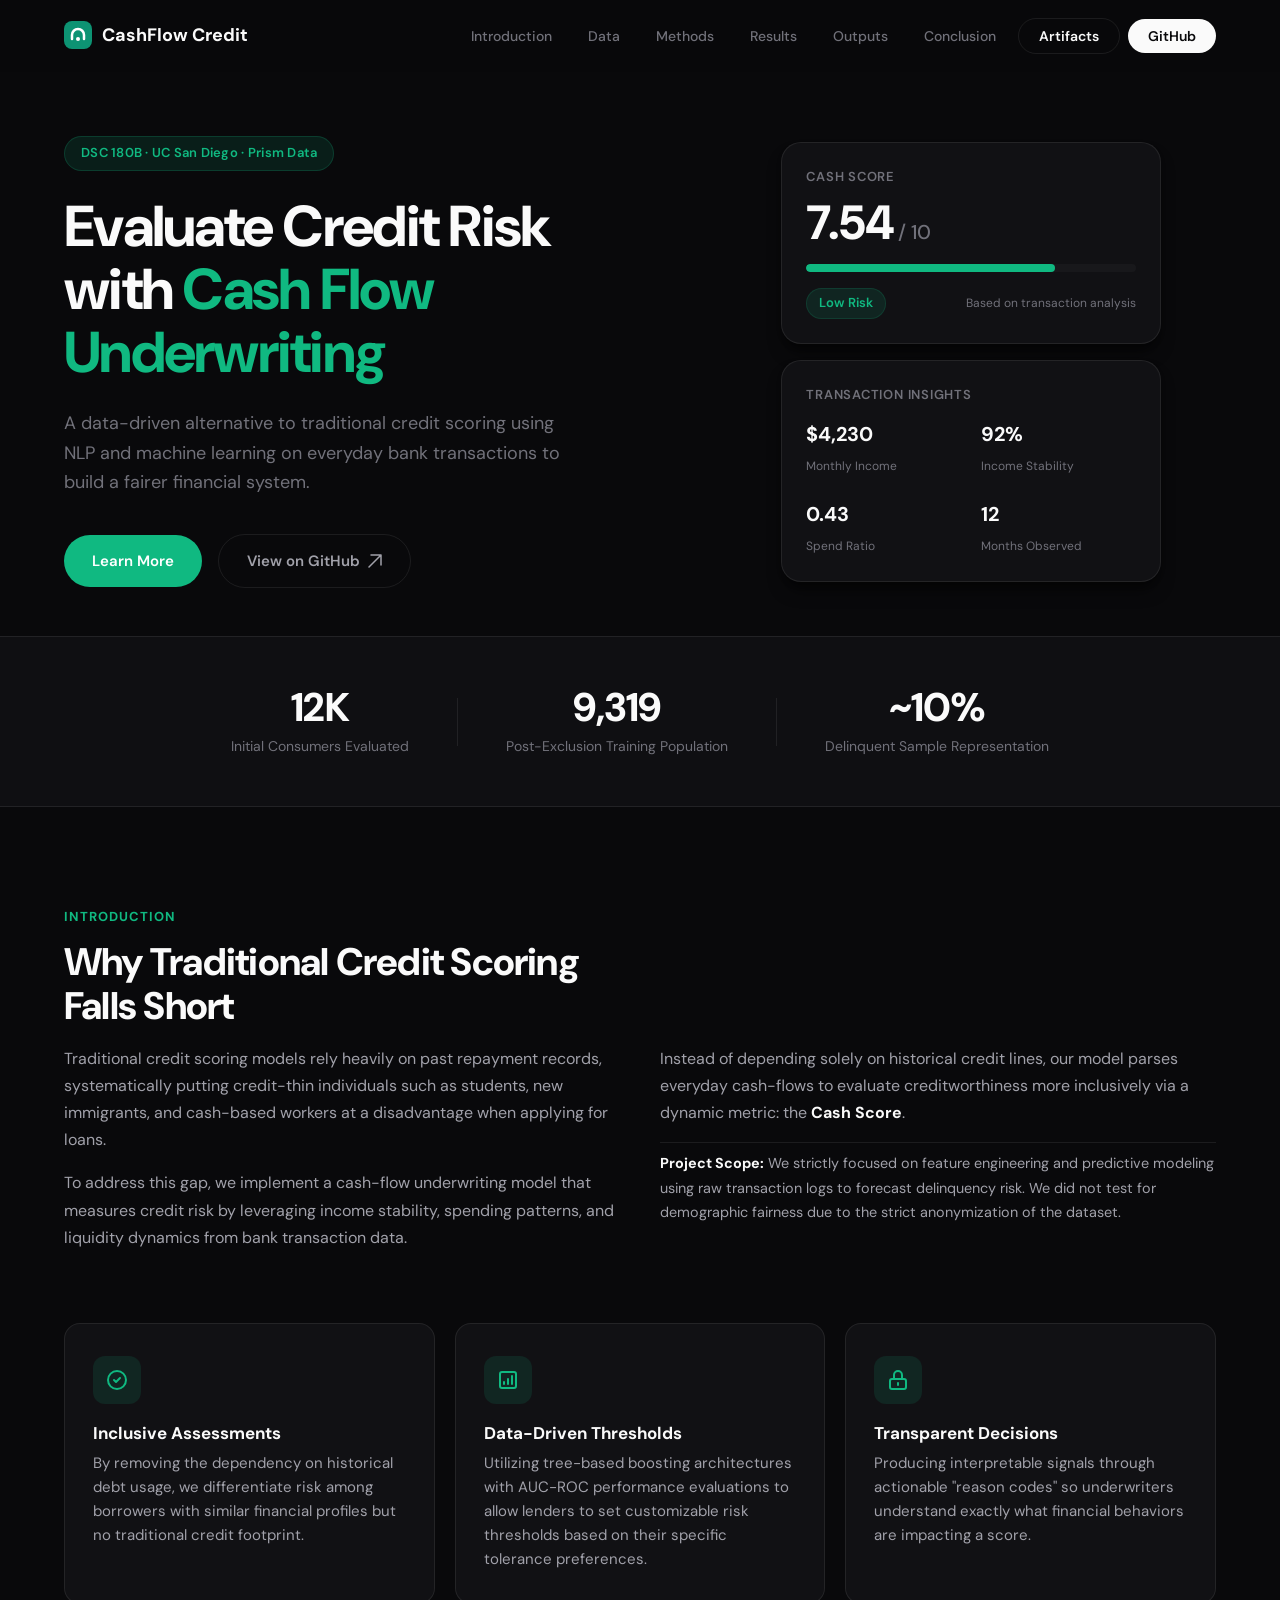
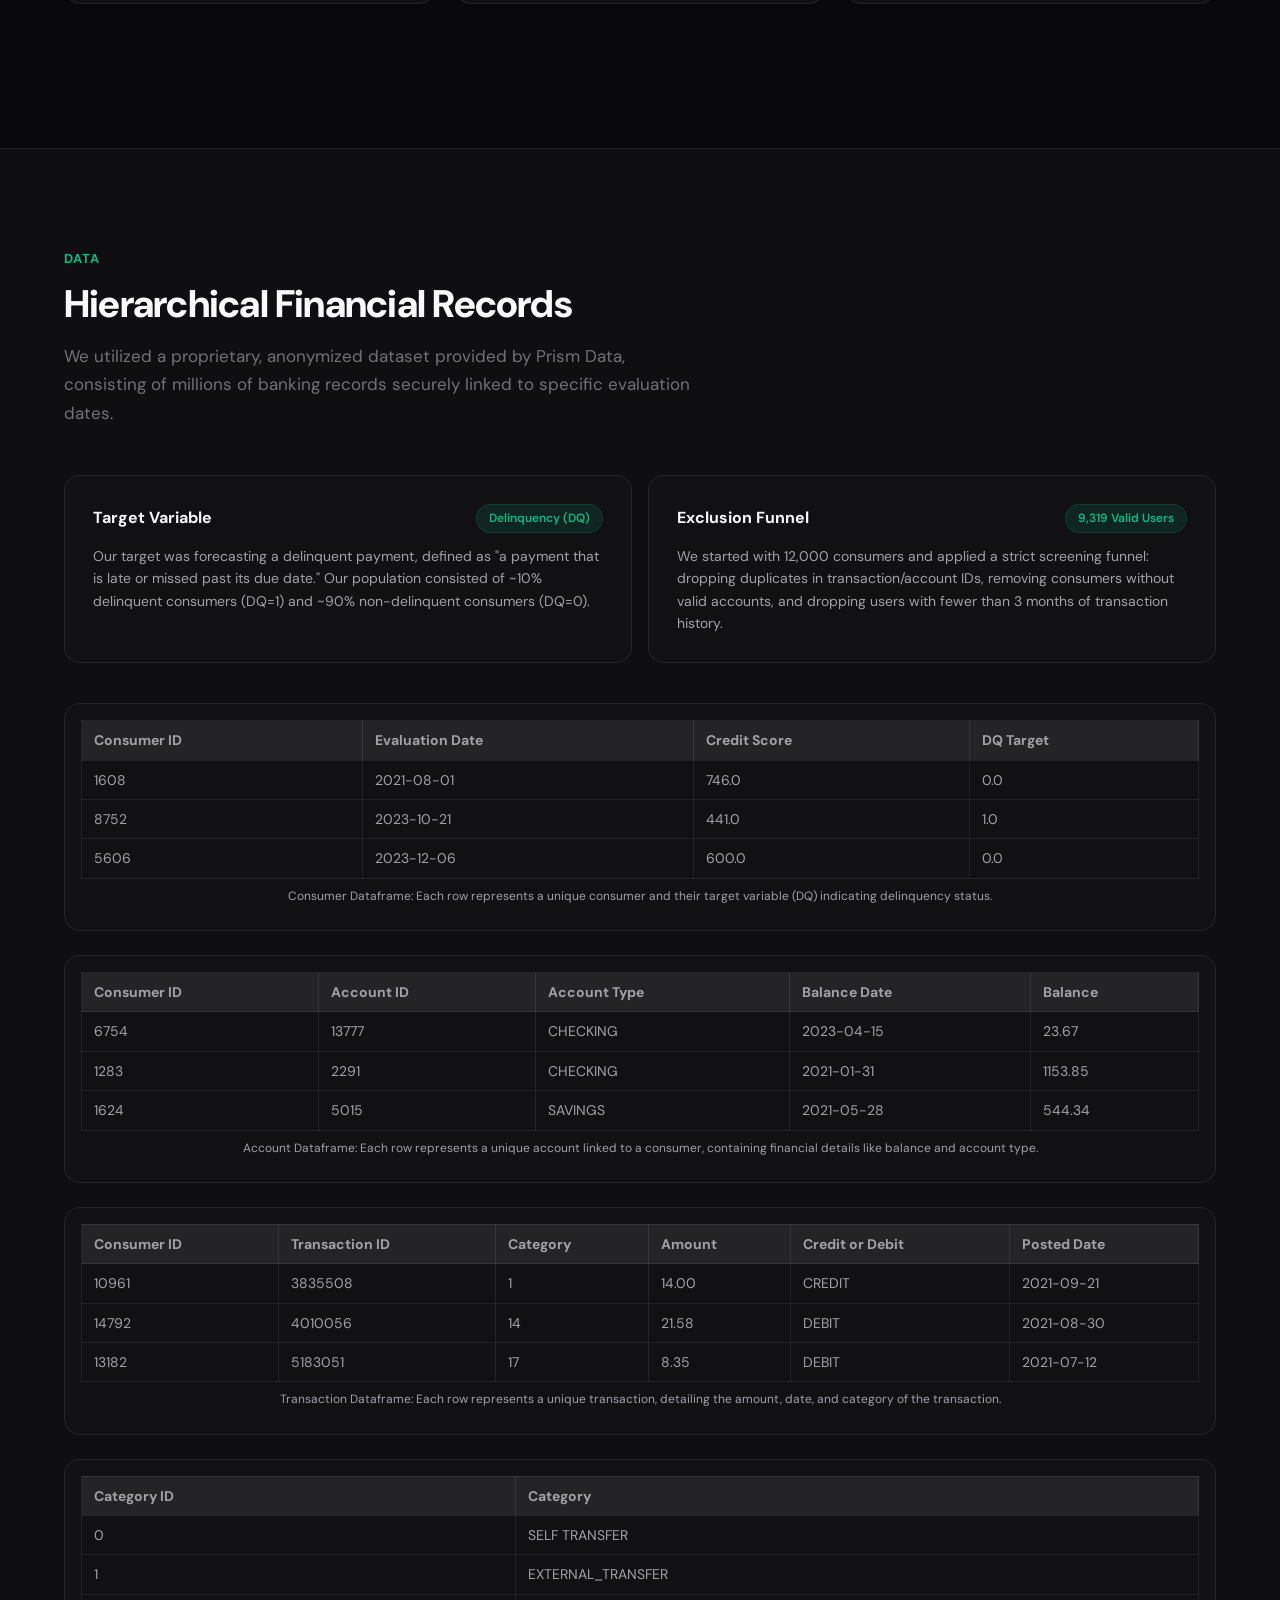
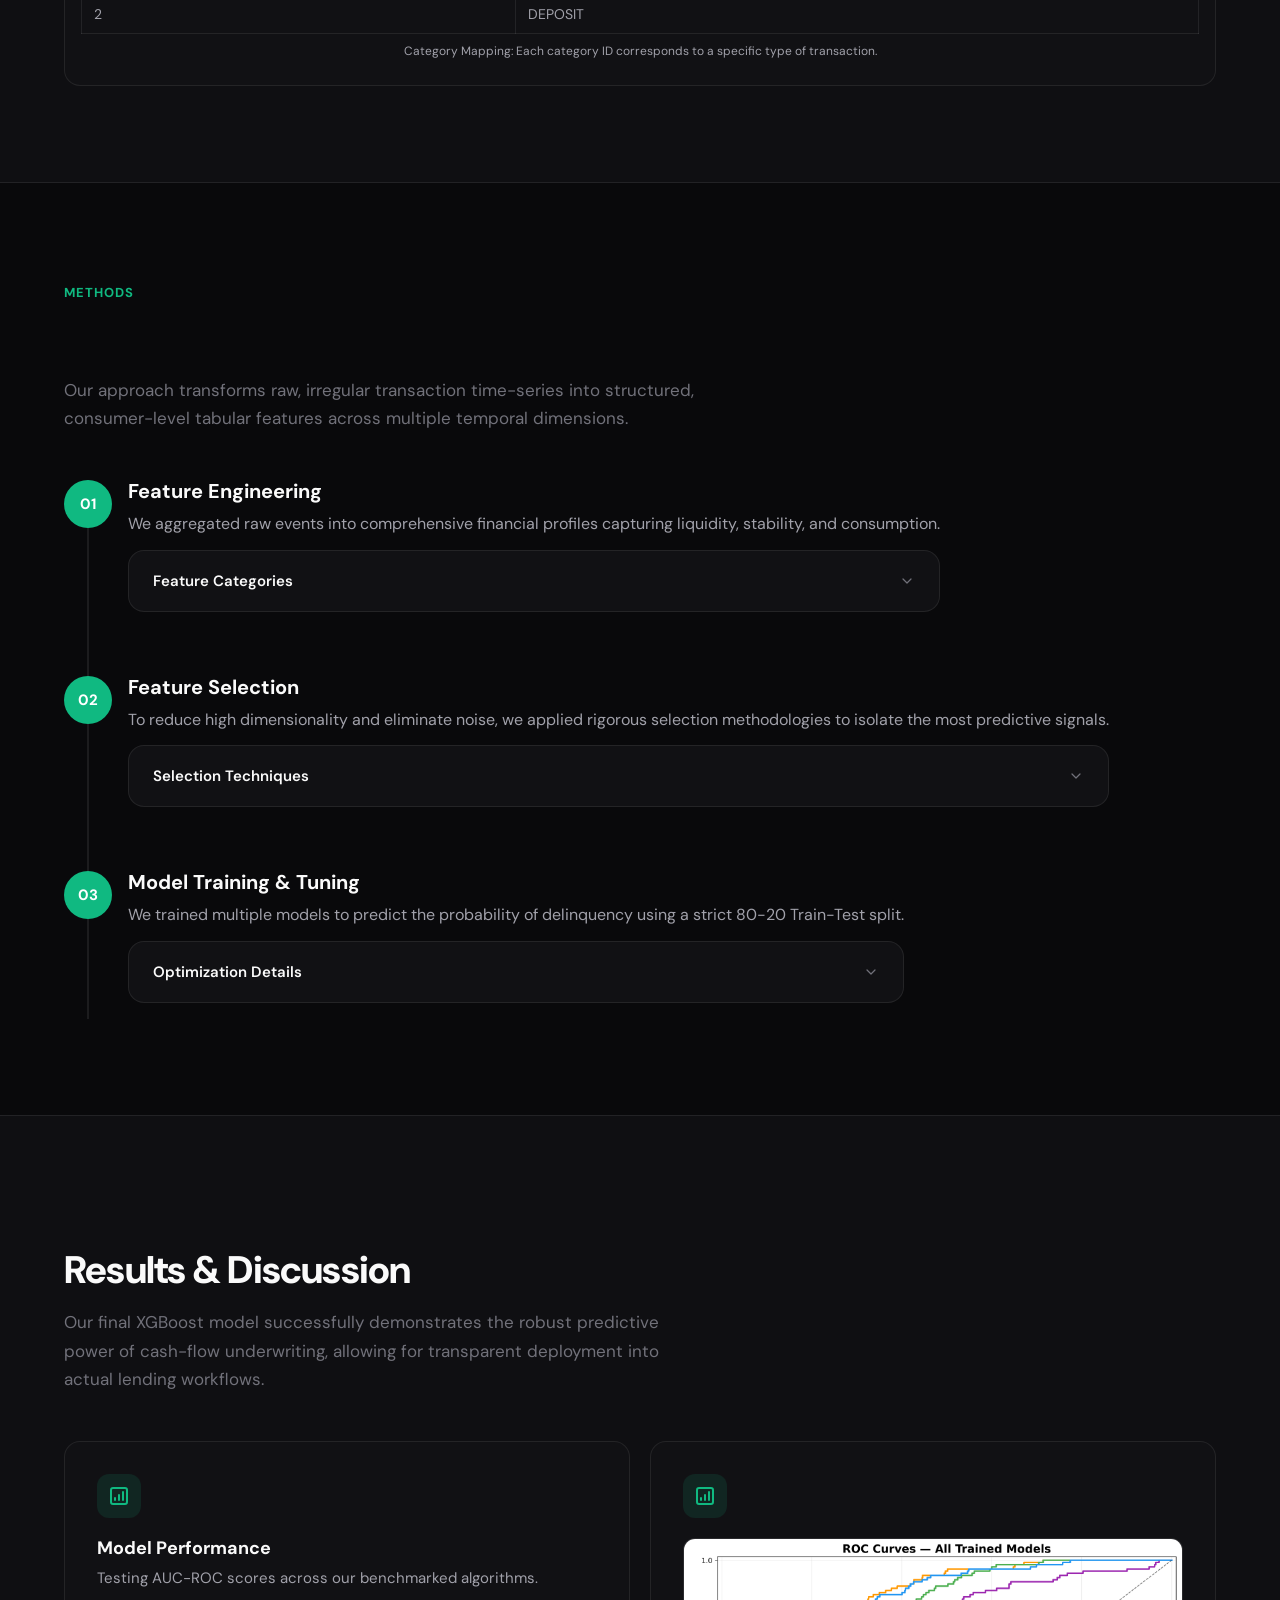
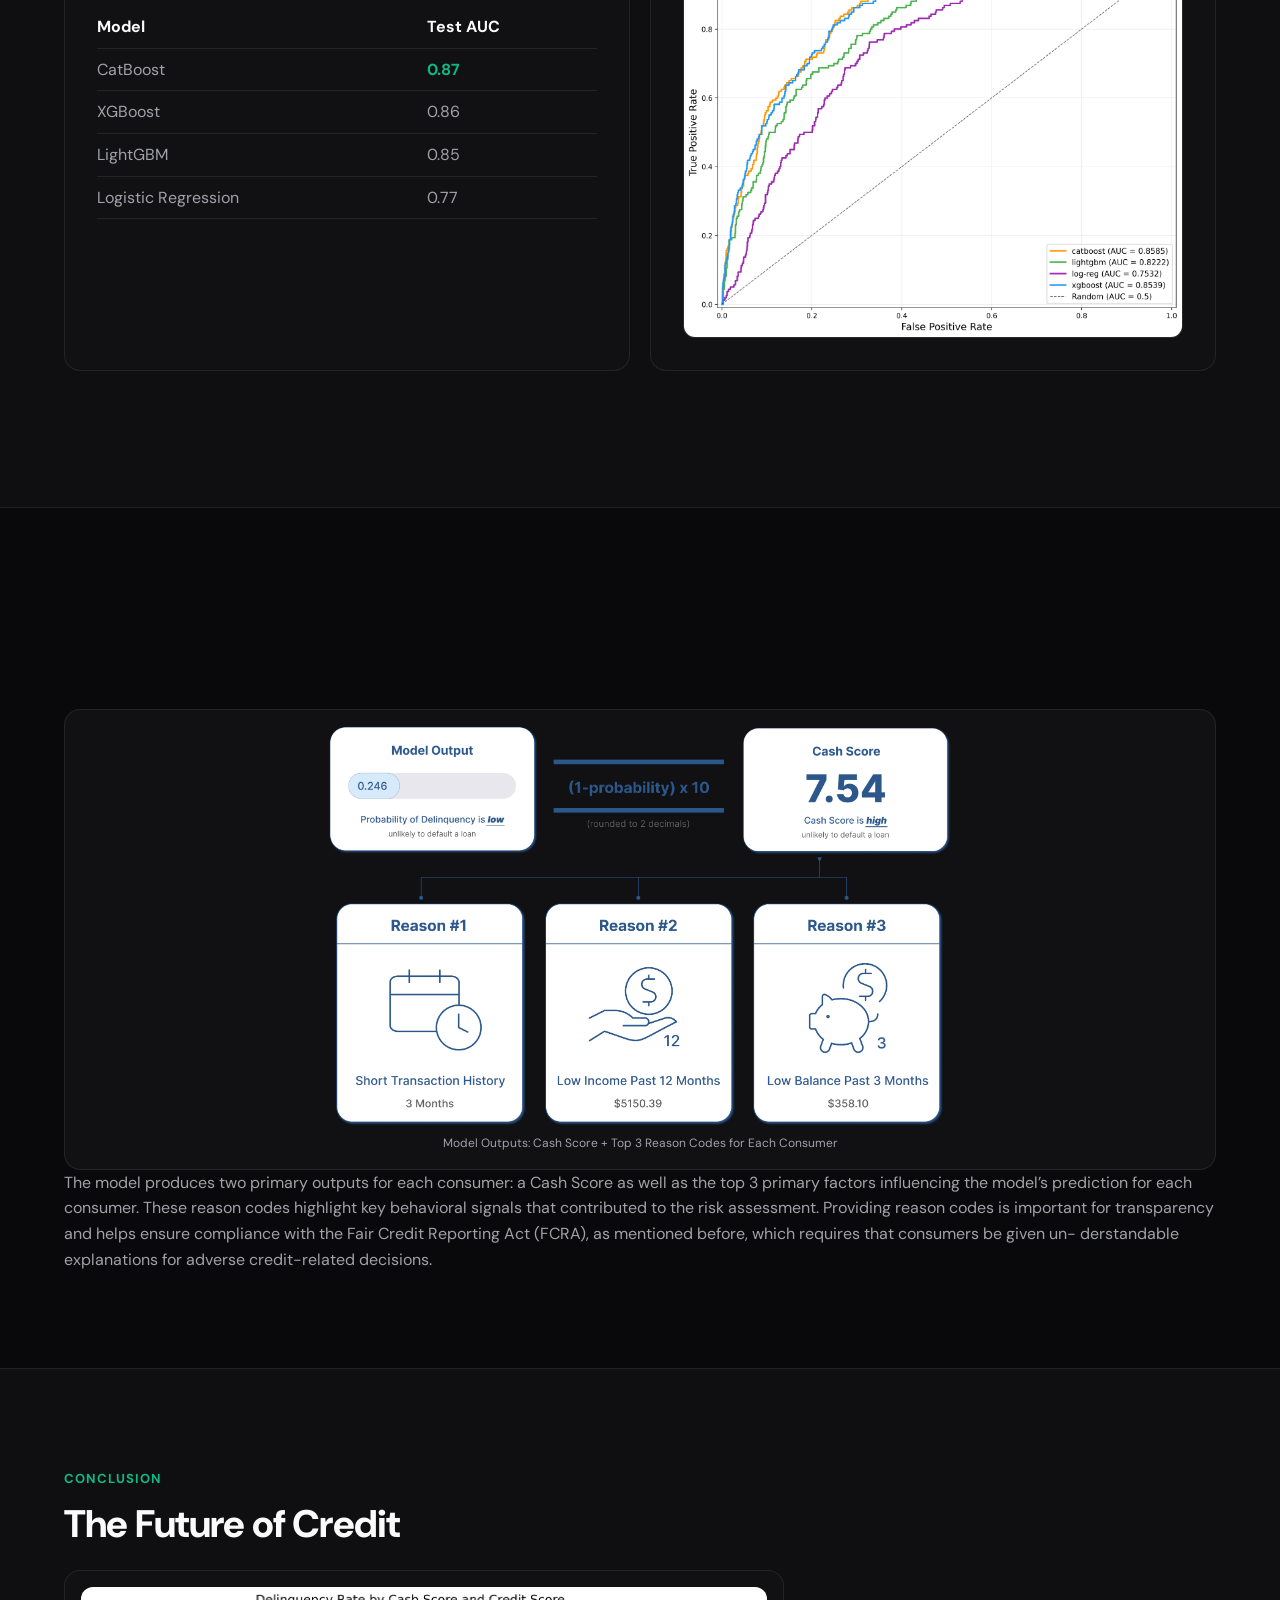
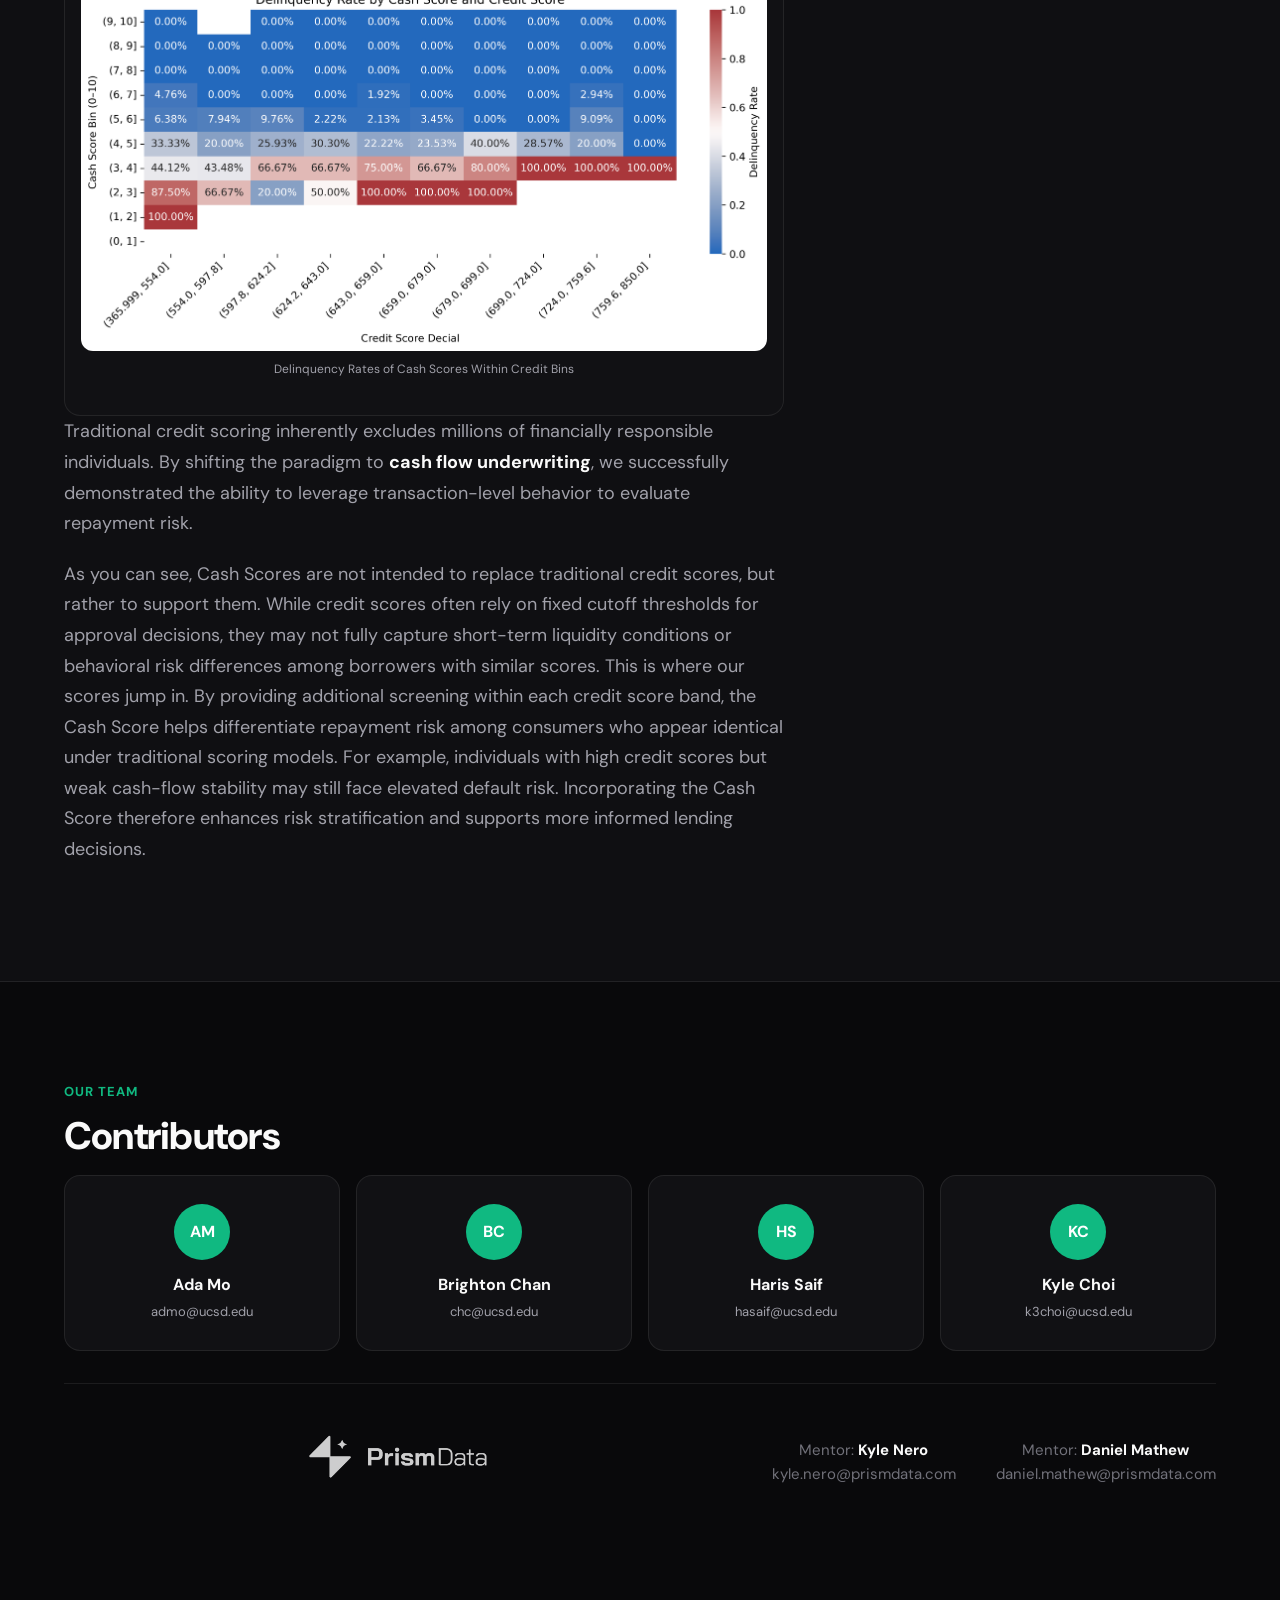
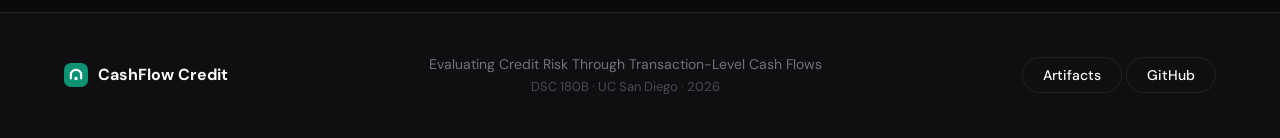
==== commit bfca7a11: "site" ====
--- a/docs/index.html
+++ b/docs/index.html
@@ -556,7 +556,6 @@
                             stroke="currentColor" stroke-width="2" stroke-linecap="round" stroke-linejoin="round" />
                     </svg>
                 </div>
-                    <h3>Overlaid ROC-AUC Curves</h3>
                     <div
                         style="background: var(--background-muted); border-radius: var(--radius); border: 1px solid var(--border); overflow: hidden;">
                         <img src="image/roc_curves.png"
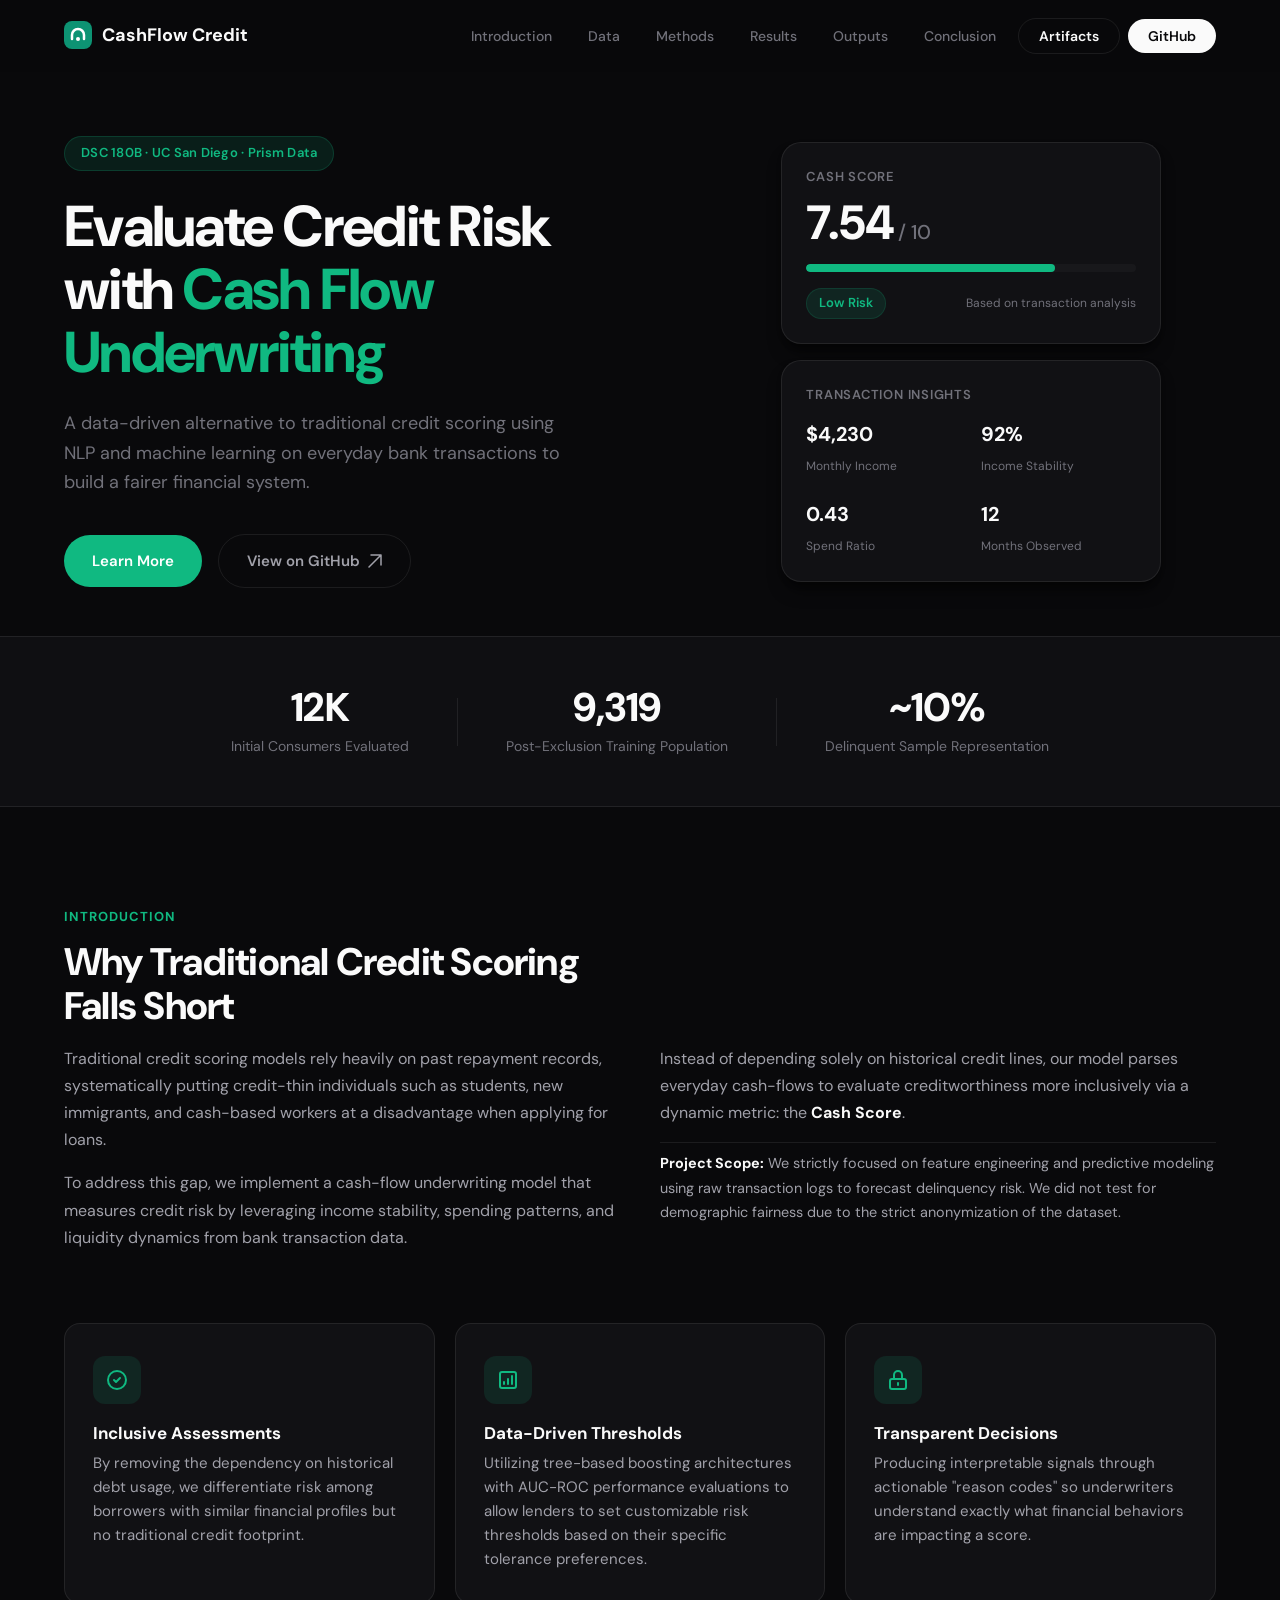
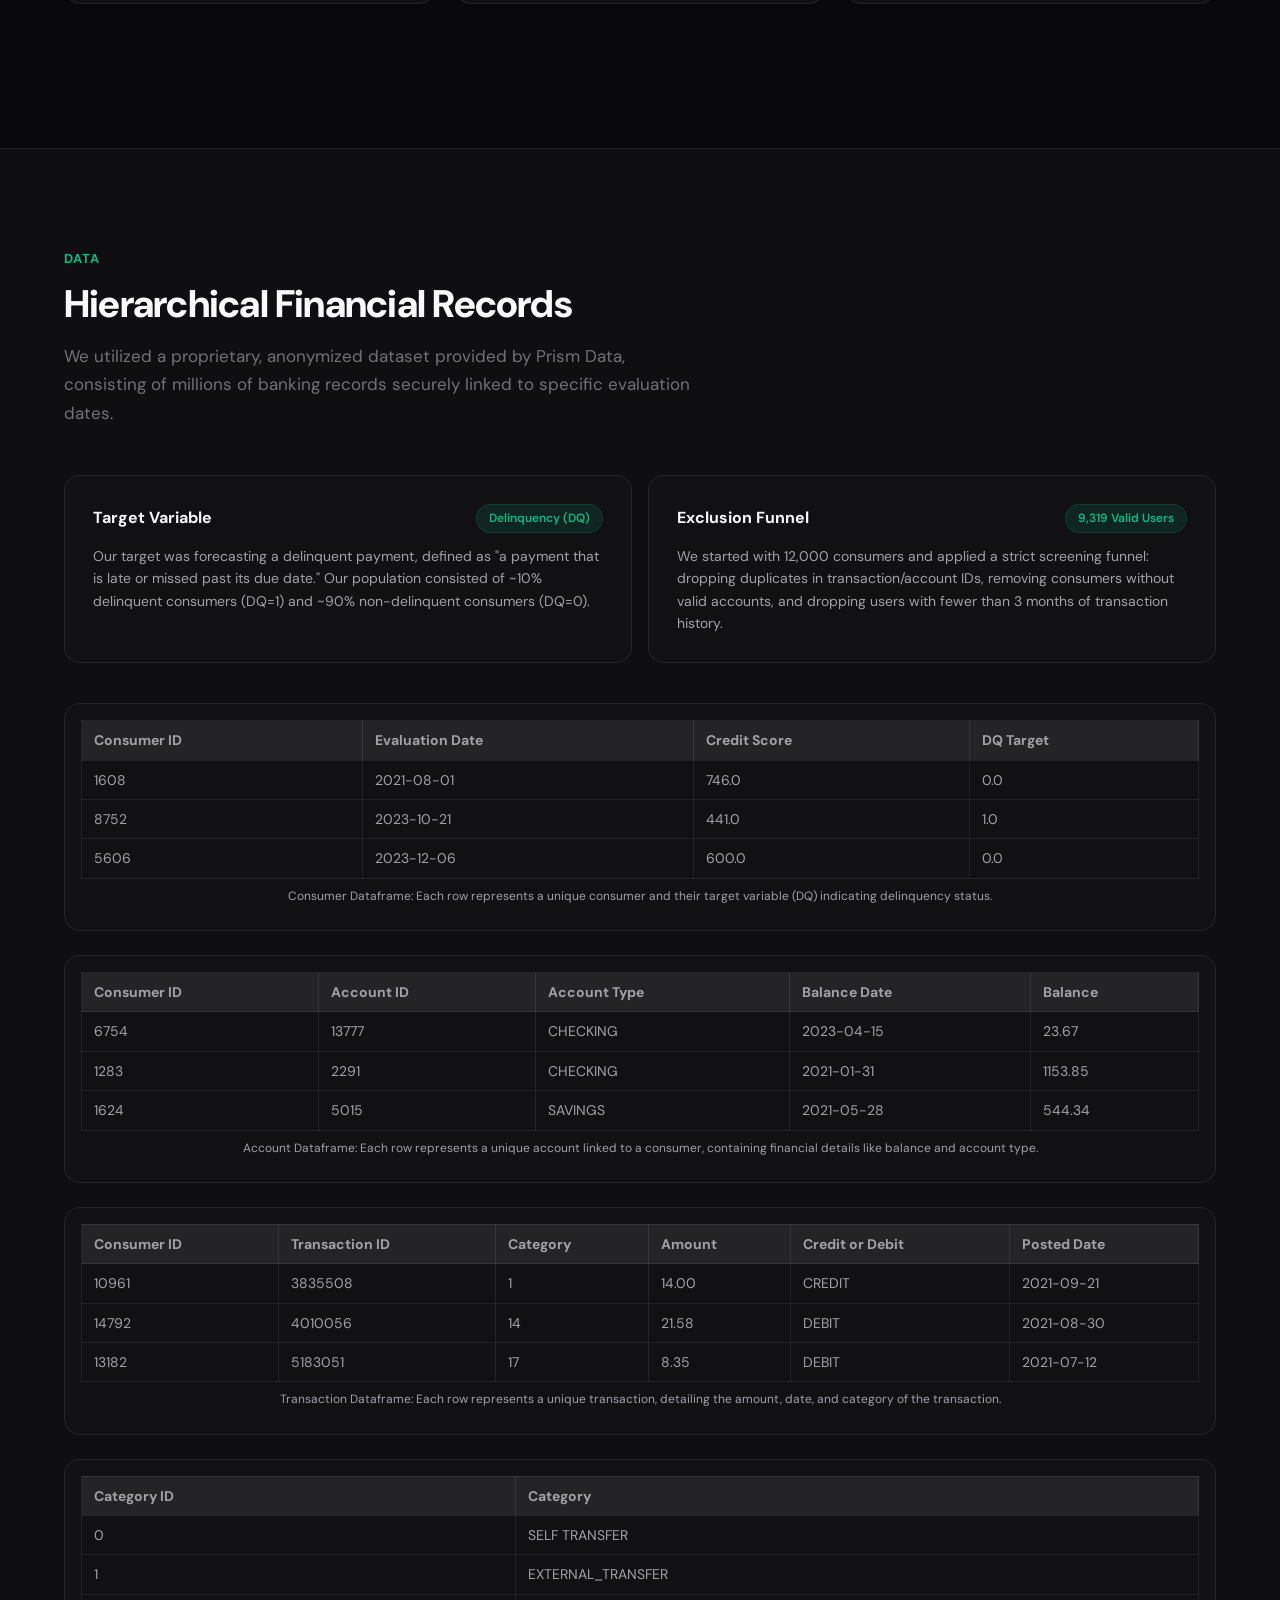
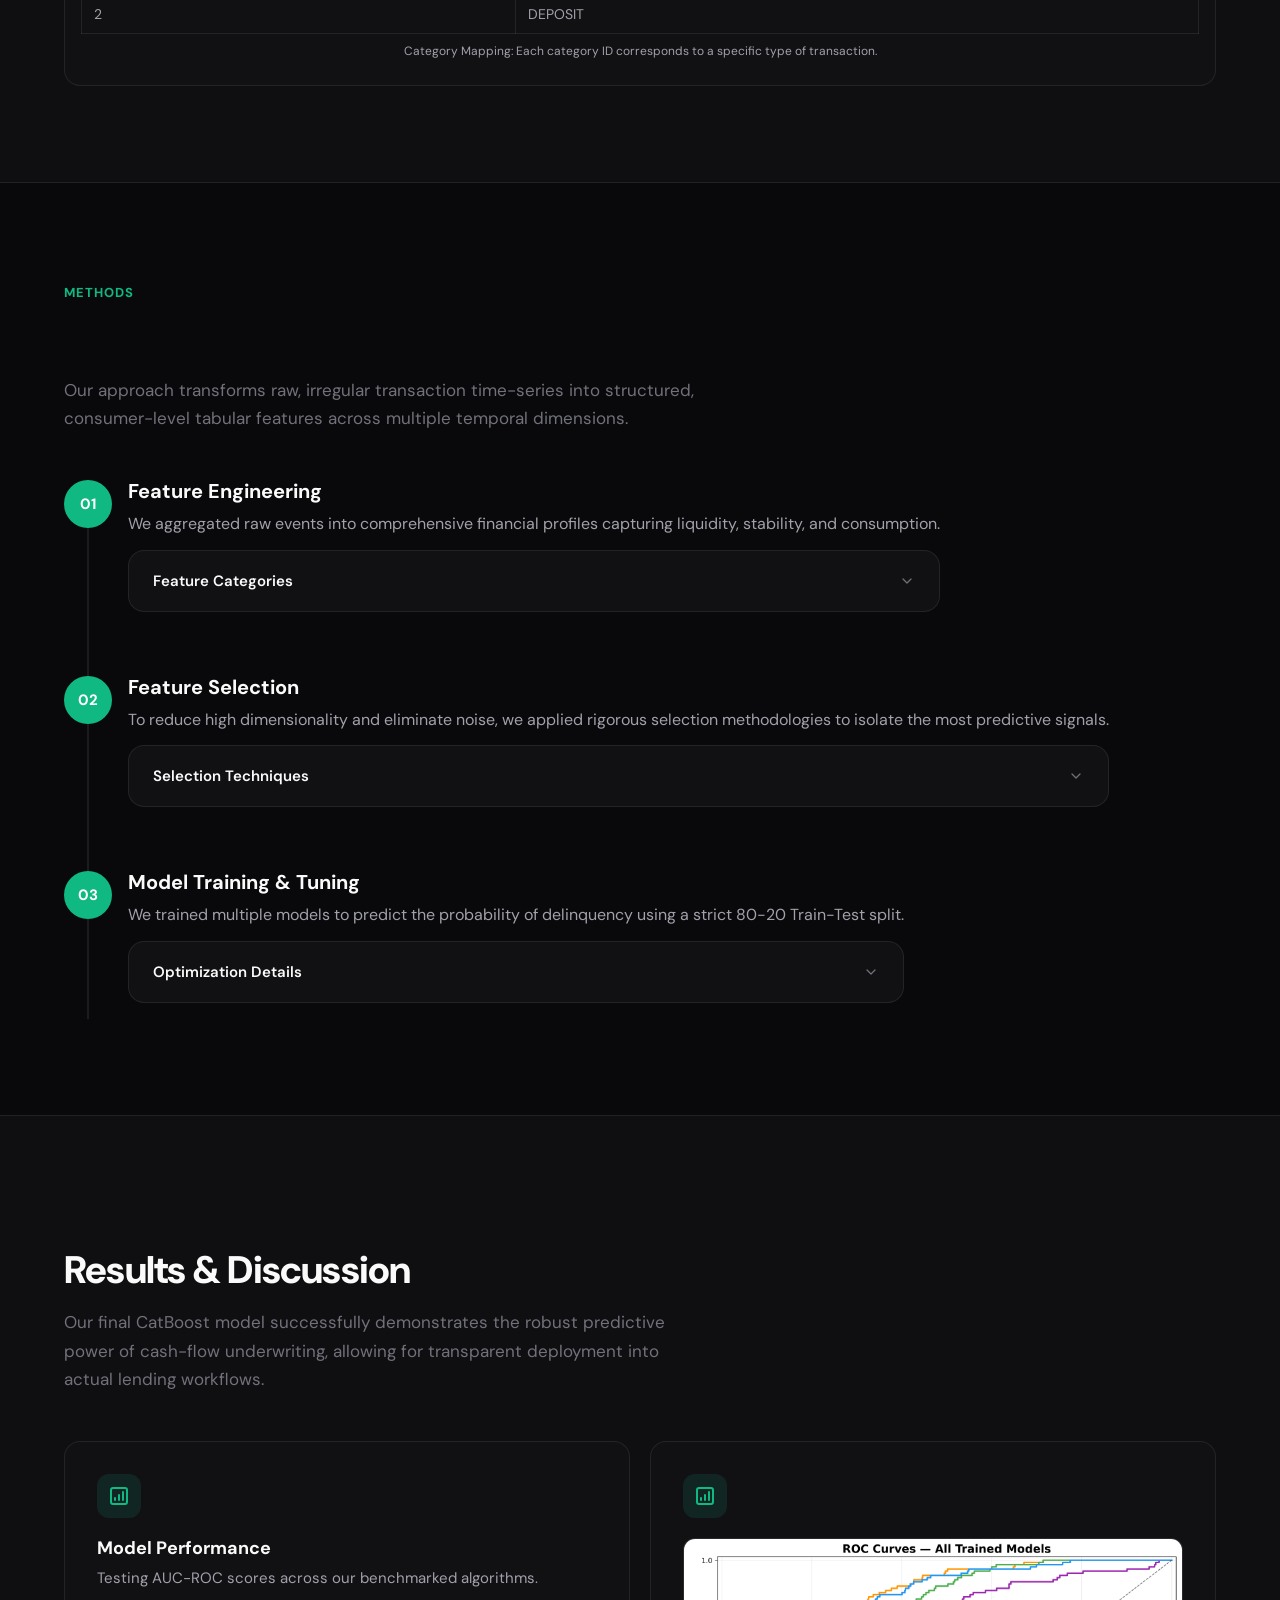
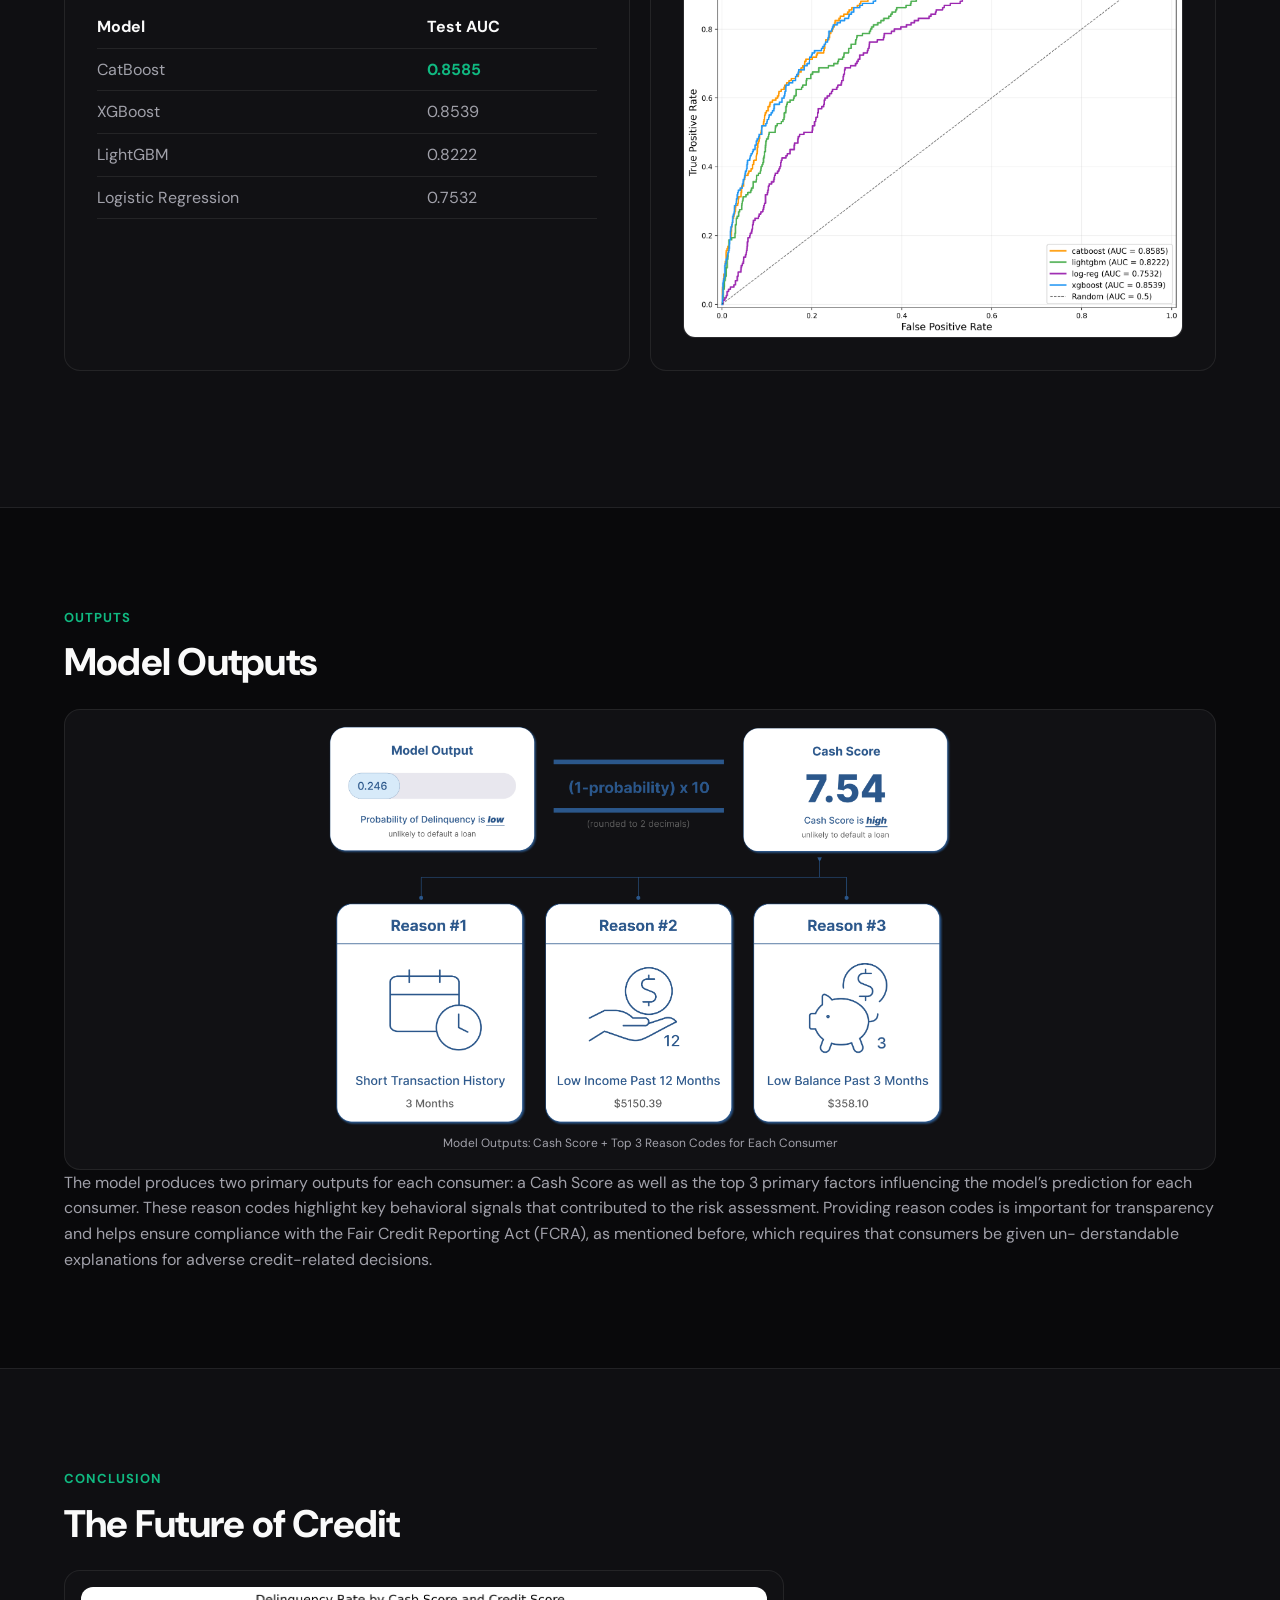
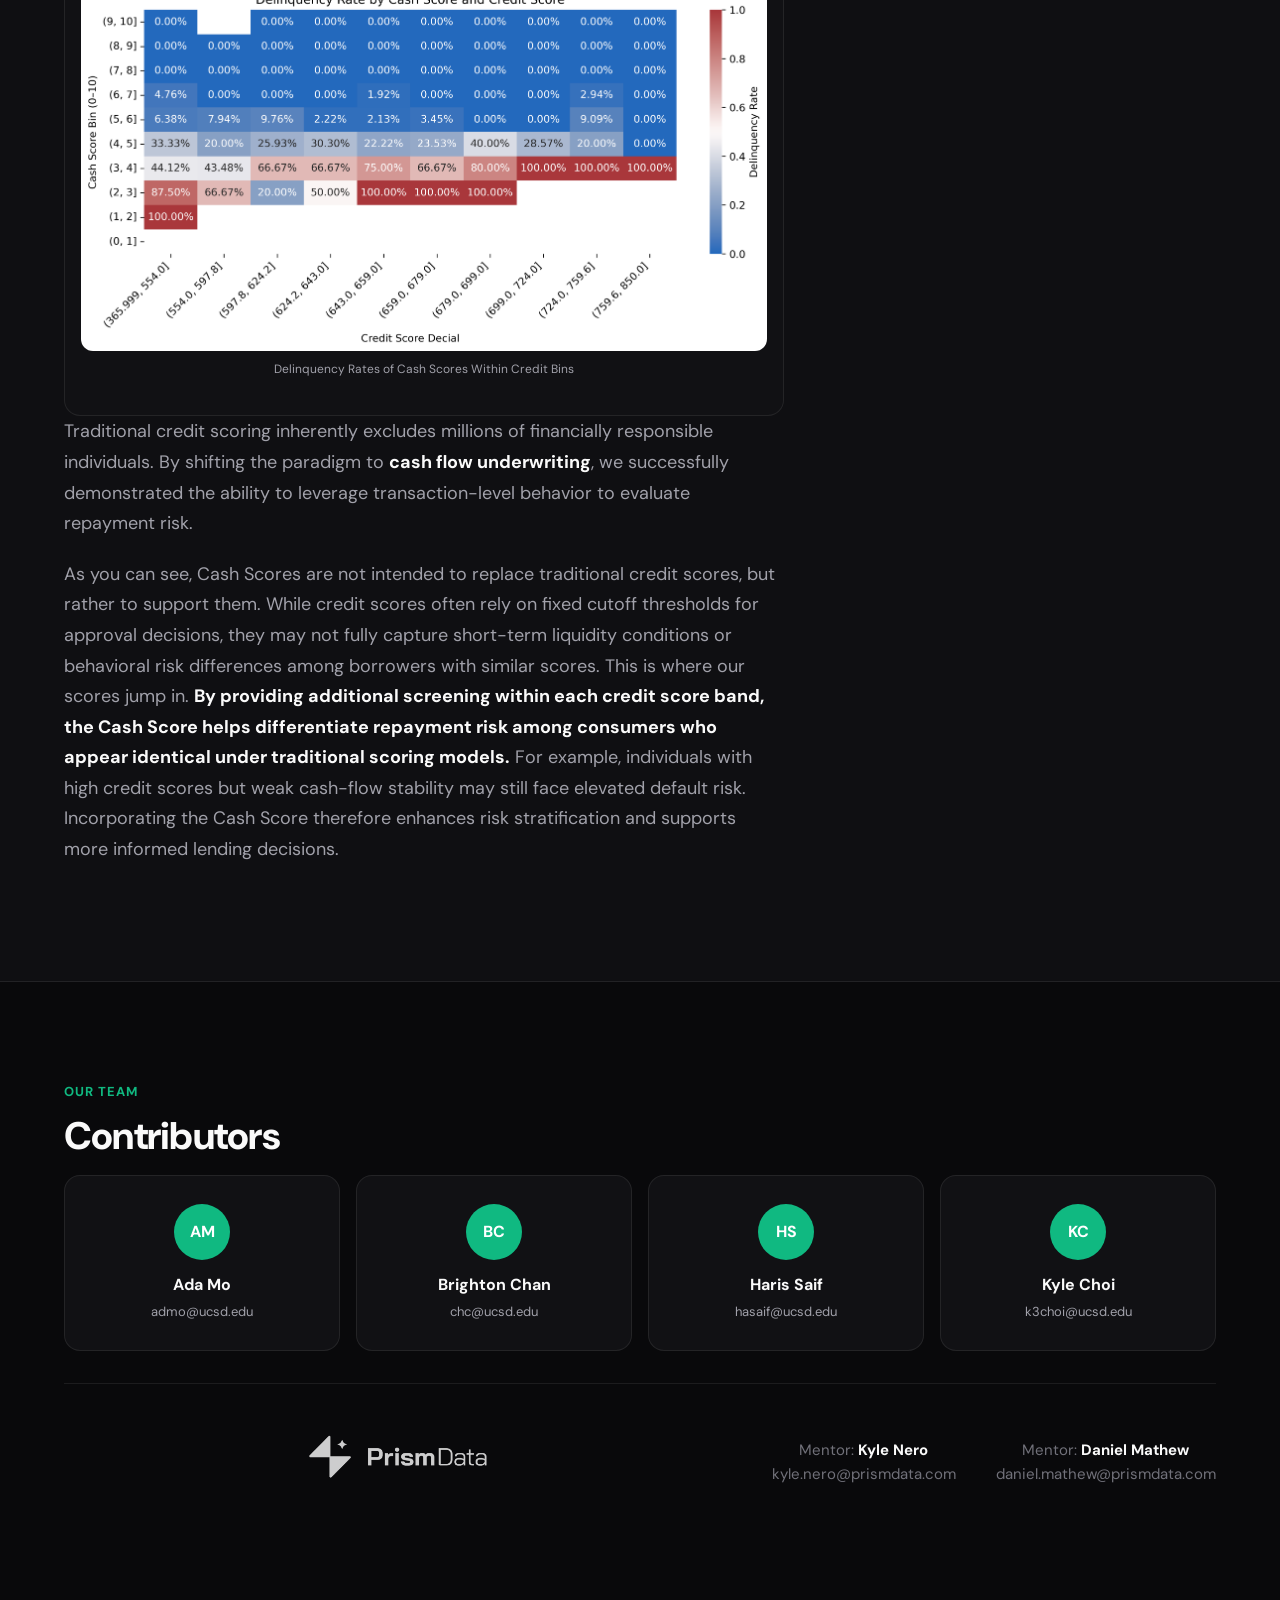
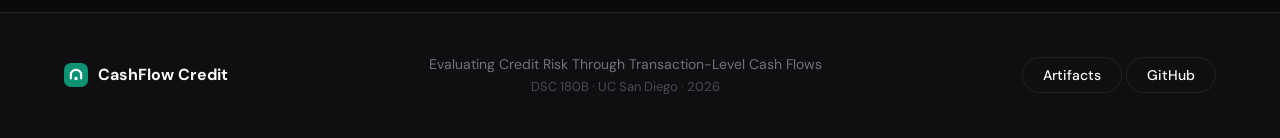
==== commit 80915a5a: "after submission changes: metrics update" ====
--- a/docs/index.html
+++ b/docs/index.html
@@ -511,7 +511,7 @@
         <div class="container">
             <span class="section-tag">Results</span>
             <h2 class="section-title">Results &amp; Discussion</h2>
-            <p class="section-desc">Our final XGBoost model successfully demonstrates the robust predictive power of
+            <p class="section-desc">Our final CatBoost model successfully demonstrates the robust predictive power of
                 cash-flow underwriting, allowing for transparent deployment into actual lending workflows.</p>
 
             <div class="results-grid">
@@ -532,19 +532,19 @@
                         </tr>
                         <tr style="border-bottom: 1px solid var(--border);">
                             <td style="padding:8px 0;">CatBoost</td>
-                            <td style="padding:8px 0; color:var(--accent); font-weight:bold;">0.87</td>
+                            <td style="padding:8px 0; color:var(--accent); font-weight:bold;">0.8585</td>
                         </tr>
                         <tr style="border-bottom: 1px solid var(--border);">
                             <td style="padding:8px 0;">XGBoost</td>
-                            <td style="padding:8px 0;">0.86</td>
+                            <td style="padding:8px 0;">0.8539</td>
                         </tr>
                         <tr style="border-bottom: 1px solid var(--border);">
                             <td style="padding:8px 0;">LightGBM</td>
-                            <td style="padding:8px 0;">0.85</td>
+                            <td style="padding:8px 0;">0.8222</td>
                         </tr>
                         <tr style="border-bottom: 1px solid var(--border);">
                             <td style="padding:8px 0;">Logistic Regression</td>
-                            <td style="padding:8px 0;">0.77</td>
+                            <td style="padding:8px 0;">0.7532</td>
                         </tr>
                     </table>
                 </div>
@@ -611,9 +611,9 @@
                 <p>As you can see, Cash Scores are not intended to replace traditional credit scores, but rather
                     to support them. While credit scores often rely on fixed cutoff thresholds for approval
                     decisions, they may not fully capture short-term liquidity conditions or behavioral risk differences
-                    among borrowers with similar scores. This is where our scores jump in. By providing additional
+                    among borrowers with similar scores. This is where our scores jump in. <strong>By providing additional
                     screening within each credit score band, the Cash Score helps differentiate repayment risk among
-                    consumers who appear identical under traditional scoring models. For example, individuals with high
+                    consumers who appear identical under traditional scoring models.</strong> For example, individuals with high
                     credit scores but weak cash-flow stability may still face elevated default risk. Incorporating the
                     Cash Score therefore enhances risk stratification and supports more informed lending decisions.</p>
             </div>
